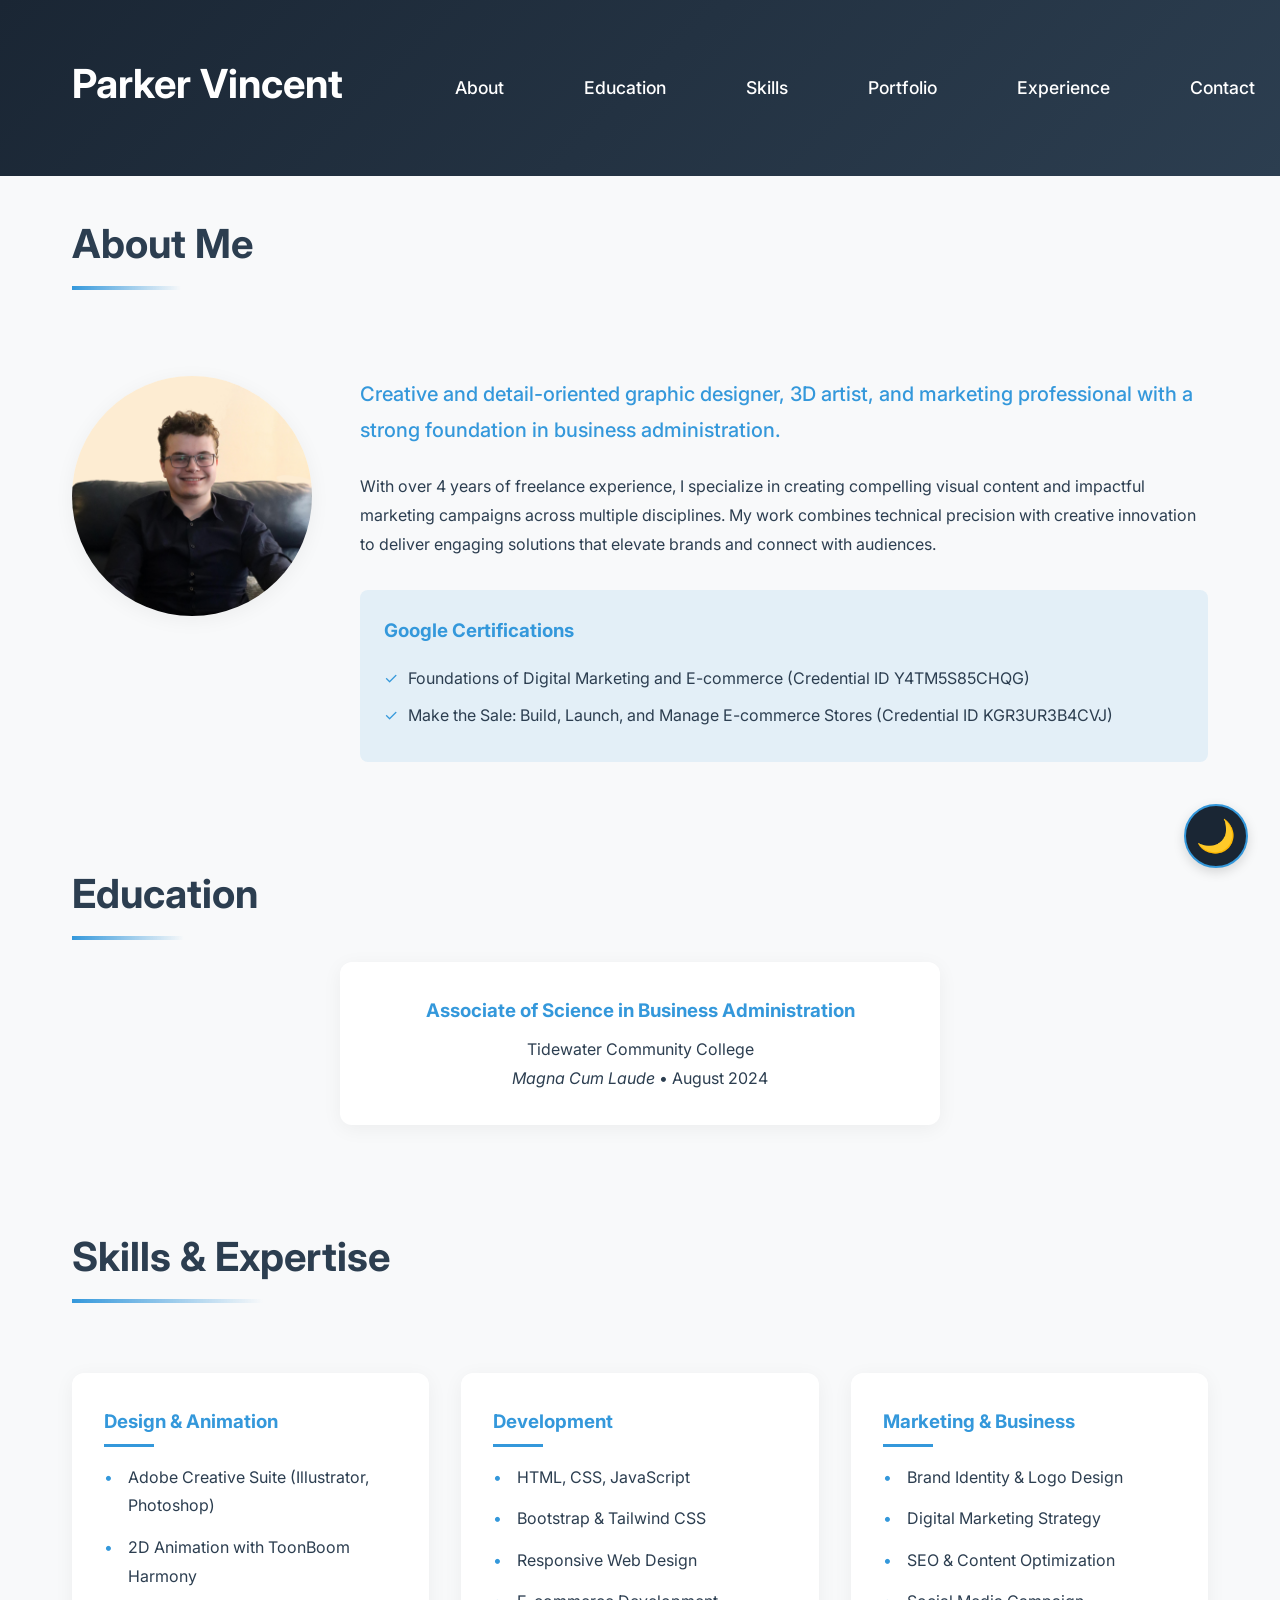
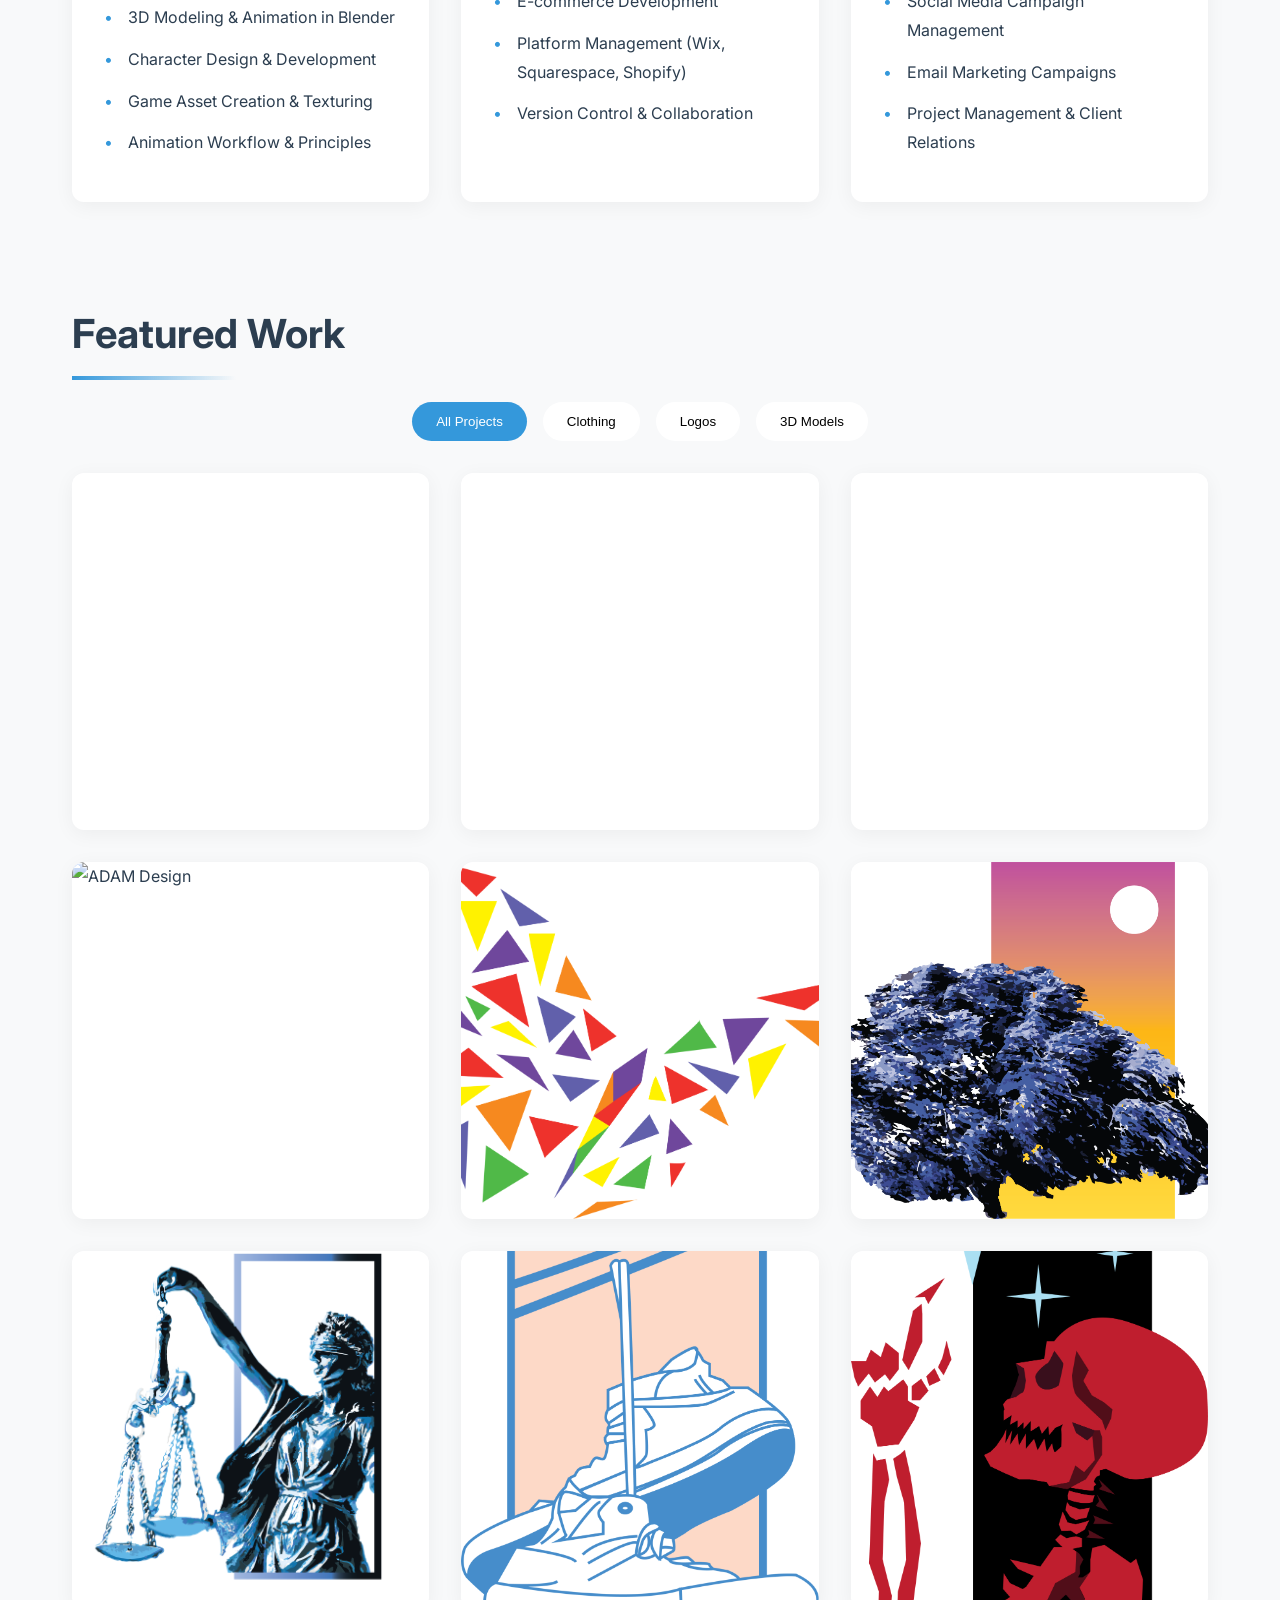
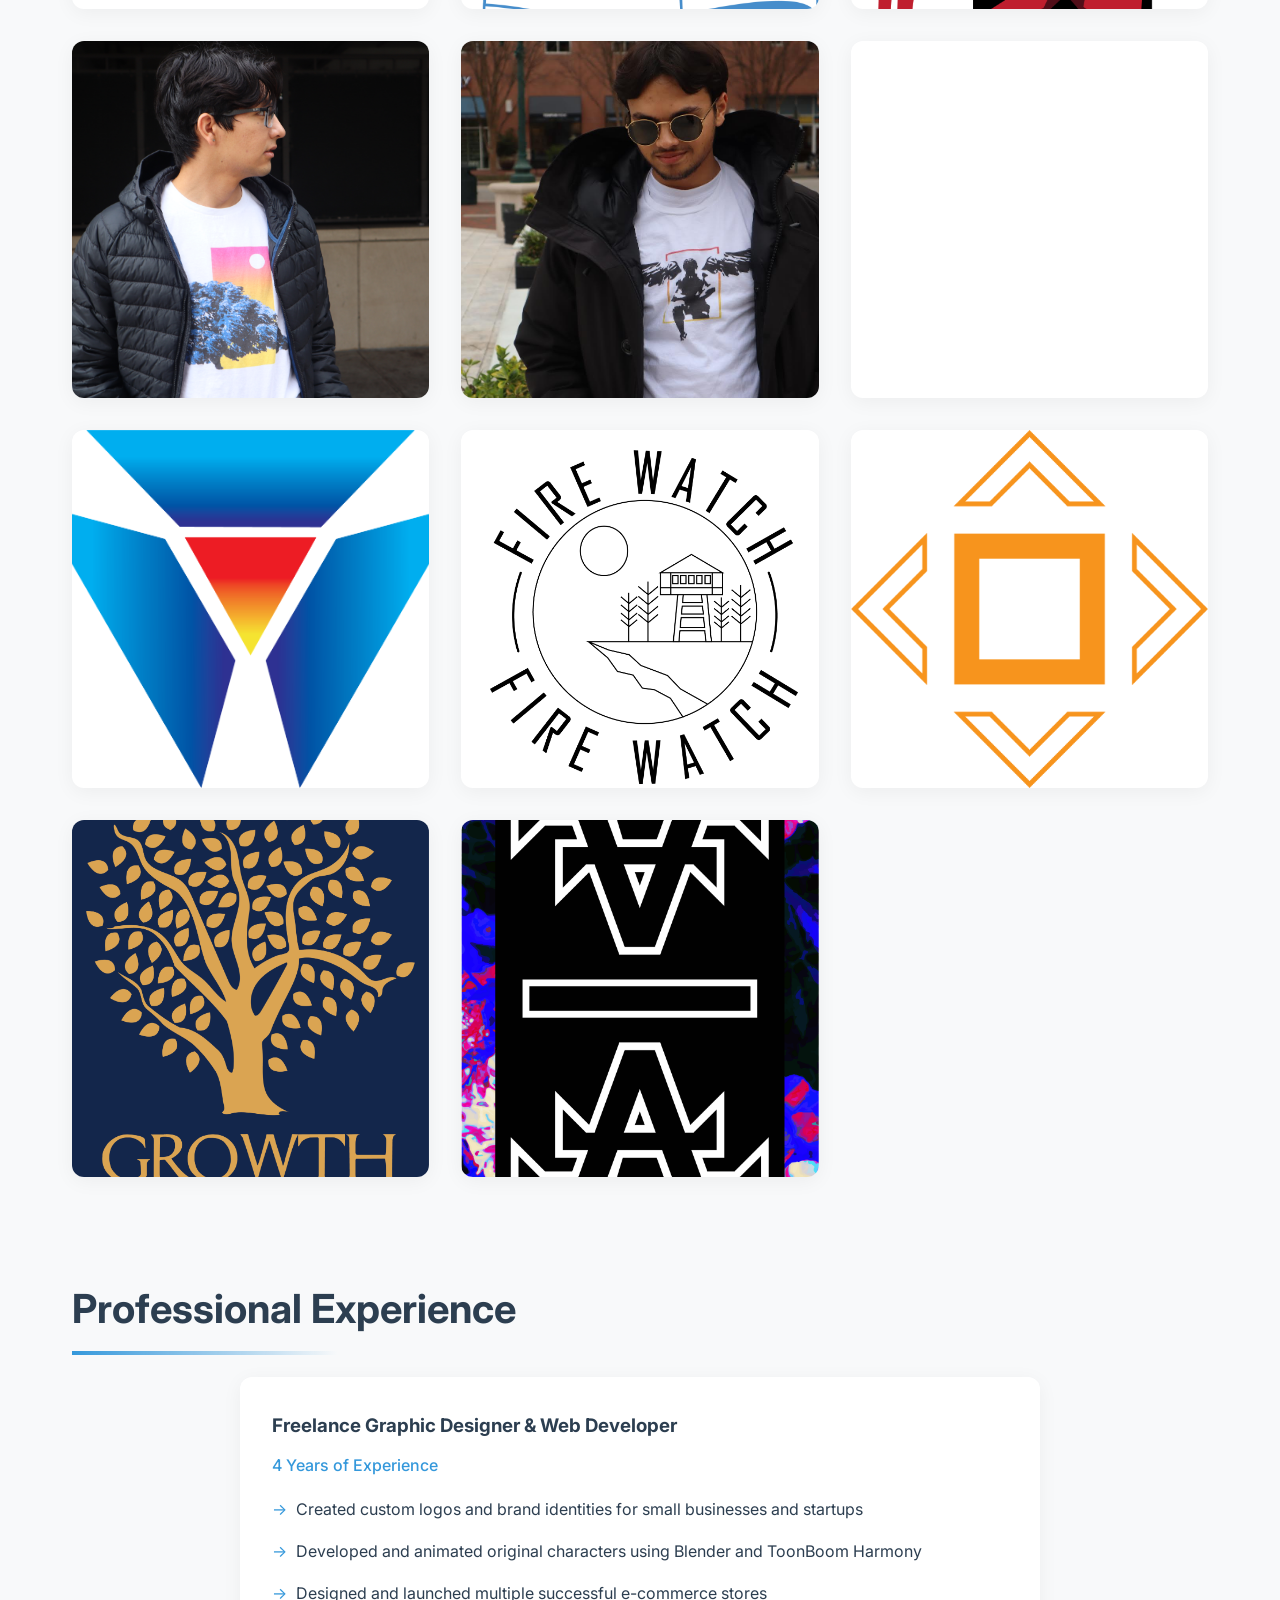
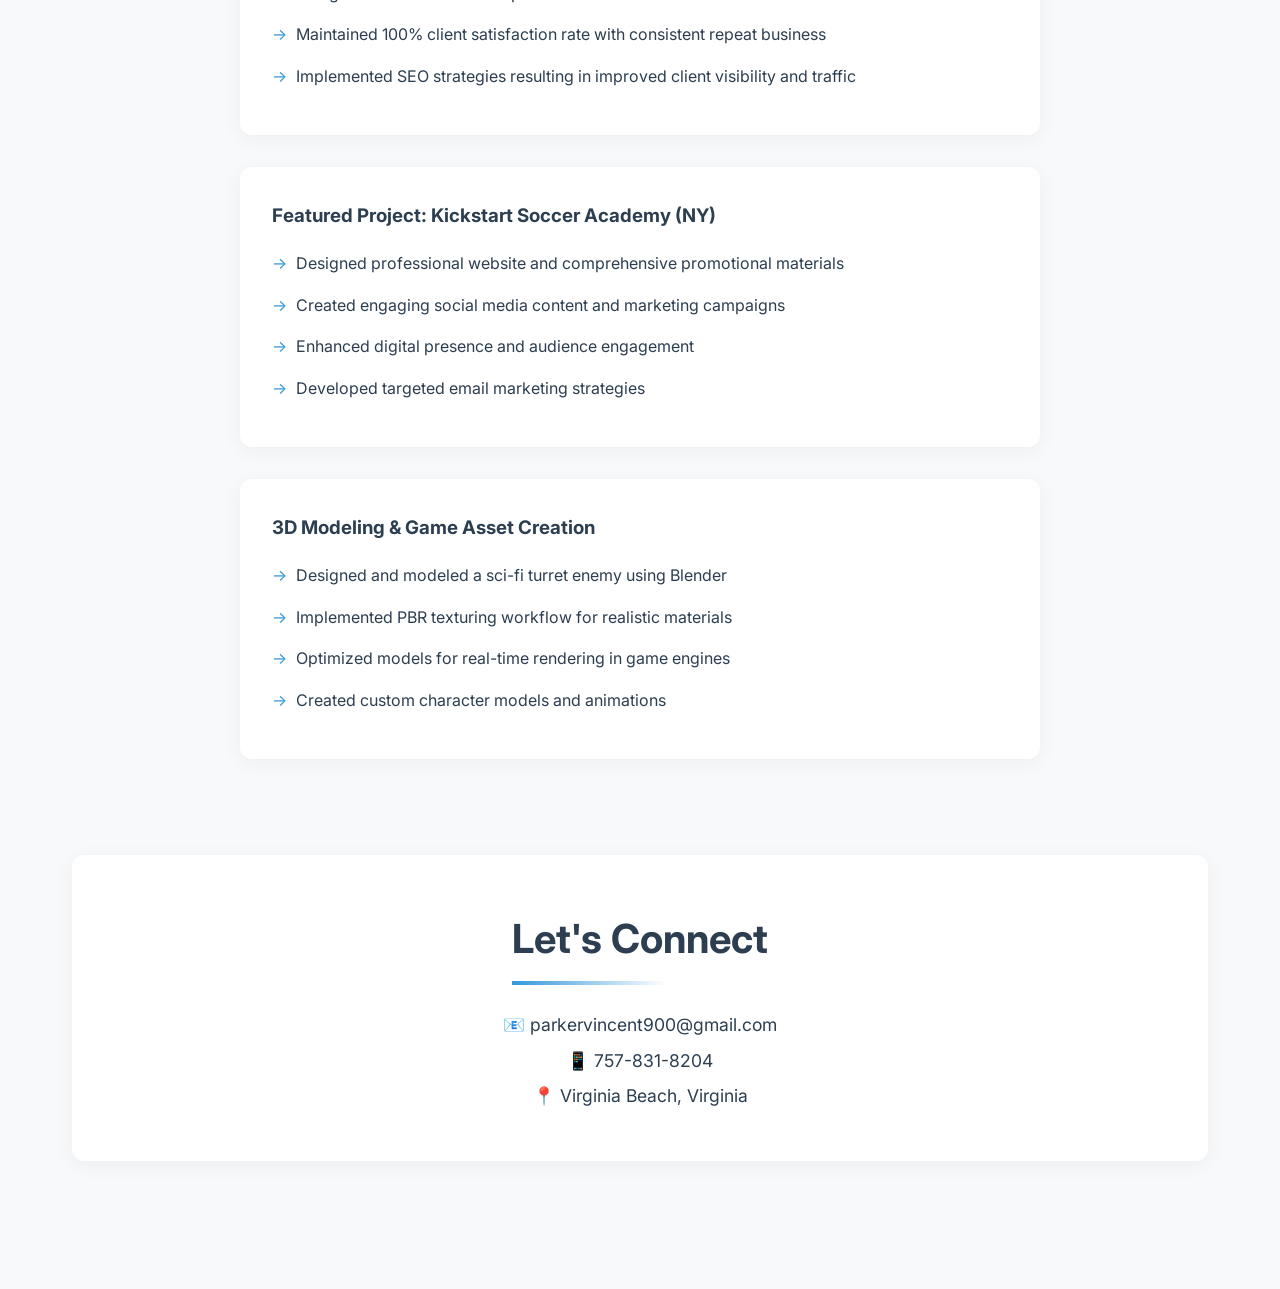
==== index.html @ 67fd7a96 "Update index.html" ====
<!DOCTYPE html>
<html lang="en">
<head>
    <meta charset="UTF-8">
    <meta name="viewport" content="width=device-width, initial-scale=1.0">
    <title>Parker Vincent - Digital Design & Development Portfolio</title>
    <link rel="stylesheet" href="styles.css">
    <link href="https://fonts.googleapis.com/css2?family=Inter:wght@400;500;600;700&display=swap" rel="stylesheet">
</head>
<body>
    <button class="dark-mode-toggle">🌙</button>
    
    <header class="parallax" data-rate="0.3">
        <div class="header-content">
            <div class="logo">
                <h1 class="site-title">Parker Vincent</h1>
            </div>
            <nav class="main-nav">
                <a href="#about">About</a>
                <a href="#education">Education</a>
                <a href="#skills">Skills</a>
                <a href="#work">Portfolio</a>
                <a href="#experience">Experience</a>
                <a href="#contact">Contact</a>
            </nav>
        </div>
    </header>

    <main>
        <section id="about">
            <h2 class="section-title">About Me</h2>
            <div class="profile-section">
                <img src="./PFP/PFP.jpg" alt="Parker Vincent" class="profile-image">
                <div>
                    <p class="lead-text">Creative and detail-oriented graphic designer, 3D artist, and marketing professional with a strong foundation in business administration.</p>
                    <p>With over 4 years of freelance experience, I specialize in creating compelling visual content and impactful marketing campaigns across multiple disciplines. My work combines technical precision with creative innovation to deliver engaging solutions that elevate brands and connect with audiences.</p>
                    <div class="certificates">
                        <h3>Google Certifications</h3>
                        <ul>
                            <li>Foundations of Digital Marketing and E-commerce (Credential ID Y4TM5S85CHQG)</li>
                            <li>Make the Sale: Build, Launch, and Manage E-commerce Stores (Credential ID KGR3UR3B4CVJ)</li>
                        </ul>
                    </div>
                </div>
            </div>
        </section>

        <section id="education">
            <h2 class="section-title">Education</h2>
            <div class="education-card">
                <h3>Associate of Science in Business Administration</h3>
                <p>Tidewater Community College</p>
                <p><em>Magna Cum Laude</em> • August 2024</p>
            </div>
        </section>

        <section id="skills">
            <h2 class="section-title">Skills & Expertise</h2>
            <div class="skills-grid">
                <div class="skill-category">
                    <h3>Design & Animation</h3>
                    <ul>
                        <li>Adobe Creative Suite (Illustrator, Photoshop)</li>
                        <li>2D Animation with ToonBoom Harmony</li>
                        <li>3D Modeling & Animation in Blender</li>
                        <li>Character Design & Development</li>
                        <li>Game Asset Creation & Texturing</li>
                        <li>Animation Workflow & Principles</li>
                    </ul>
                </div>
                <div class="skill-category">
                    <h3>Development</h3>
                    <ul>
                        <li>HTML, CSS, JavaScript</li>
                        <li>Bootstrap & Tailwind CSS</li>
                        <li>Responsive Web Design</li>
                        <li>E-commerce Development</li>
                        <li>Platform Management (Wix, Squarespace, Shopify)</li>
                        <li>Version Control & Collaboration</li>
                    </ul>
                </div>
                <div class="skill-category">
                    <h3>Marketing & Business</h3>
                    <ul>
                        <li>Brand Identity & Logo Design</li>
                        <li>Digital Marketing Strategy</li>
                        <li>SEO & Content Optimization</li>
                        <li>Social Media Campaign Management</li>
                        <li>Email Marketing Campaigns</li>
                        <li>Project Management & Client Relations</li>
                    </ul>
                </div>
            </div>
        </section>

        <section id="work">
            <h2 class="section-title">Featured Work</h2>
            <div class="category-tabs">
                <button class="category-tab active" data-category="all">All Projects</button>
                <button class="category-tab" data-category="clothing">Clothing</button>
                <button class="category-tab" data-category="logos">Logos</button>
                <button class="category-tab" data-category="3d">3D Models</button>
            </div>

            <div class="gallery-grid">
                <!-- 3D Models -->
                <div class="gallery-item" data-category="3d">
                    <video autoplay loop muted playsinline>
                        <source src="./3d-Models/cartooncharacter.mp4" type="video/mp4">
                    </video>
                    <div class="overlay">
                        <h3>Cartoon Character</h3>
                        <p>3D Character Animation</p>
                    </div>
                </div>
                <div class="gallery-item" data-category="3d">
                    <video autoplay loop muted playsinline>
                        <source src="./3d-Models/Drone.mp4" type="video/mp4">
                    </video>
                    <div class="overlay">
                        <h3>Drone Model</h3>
                        <p>3D Technical Animation</p>
                    </div>
                </div>
                <div class="gallery-item" data-category="3d">
                    <video autoplay loop muted playsinline>
                        <source src="./3d-Models/PenVid0001-0260.mp4" type="video/mp4">
                    </video>
                    <div class="overlay">
                        <h3>Pen Animation</h3>
                        <p>3D Product Visualization</p>
                    </div>
                </div>

                <!-- Clothing Designs -->
                <div class="gallery-item" data-category="clothing">
                    <img src="./Clothing/ADAM V7.png" alt="ADAM Design">
                    <div class="overlay">
                        <h3>ADAM Design</h3>
                        <p>Original streetwear graphic</p>
                    </div>
                </div>
                <div class="gallery-item" data-category="clothing">
                    <img src="./Clothing/crystal butterfly.png" alt="Crystal Butterfly">
                    <div class="overlay">
                        <h3>Crystal Butterfly</h3>
                        <p>Custom apparel design</p>
                    </div>
                </div>
                <div class="gallery-item" data-category="clothing">
                    <img src="./Clothing/DESOLATE.png" alt="DESOLATE">
                    <div class="overlay">
                        <h3>DESOLATE</h3>
                        <p>Streetwear collection piece</p>
                    </div>
                </div>
                <div class="gallery-item" data-category="clothing">
                    <img src="./Clothing/LIBERTY!.png" alt="LIBERTY!">
                    <div class="overlay">
                        <h3>LIBERTY!</h3>
                        <p>Statement graphic design</p>
                    </div>
                </div>
                <div class="gallery-item" data-category="clothing">
                    <img src="./Clothing/shoes.png" alt="Custom Shoes">
                    <div class="overlay">
                        <h3>Custom Footwear</h3>
                        <p>Shoe design concept</p>
                    </div>
                </div>
                <div class="gallery-item" data-category="clothing">
                    <img src="./Clothing/skely v8.png" alt="Skeleton Design">
                    <div class="overlay">
                        <h3>Skeleton Series</h3>
                        <p>Artistic apparel graphic</p>
                    </div>
                </div>

                <!-- Photo Shoots -->
                <div class="gallery-item" data-category="clothing">
                    <img src="./Clothing/Photoshoot1.jpeg" alt="Product Photography">
                    <div class="overlay">
                        <h3>Collection Showcase</h3>
                        <p>Professional product photography</p>
                    </div>
                </div>
                <div class="gallery-item" data-category="clothing">
                    <img src="./Clothing/photoshoot2.jpg" alt="Product Photography">
                    <div class="overlay">
                        <h3>Collection Display</h3>
                        <p>Product showcase photography</p>
                    </div>
                </div>

                <!-- Logos -->
                <div class="gallery-item" data-category="logos">
                    <video autoplay loop muted playsinline>
                        <source src="./Logos/animated logo.mp4" type="video/mp4">
                    </video>
                    <div class="overlay">
                        <h3>Animated Brand Mark</h3>
                        <p>Dynamic logo animation</p>
                    </div>
                </div>
                <div class="gallery-item" data-category="logos">
                    <img src="./Logos/cyber logo.png" alt="Cyber Logo">
                    <div class="overlay">
                        <h3>Cyber Brand</h3>
                        <p>Modern tech identity design</p>
                    </div>
                </div>
                <div class="gallery-item" data-category="logos">
                    <img src="./Logos/Fire Watch transparent.png" alt="Fire Watch Logo">
                    <div class="overlay">
                        <h3>Fire Watch</h3>
                        <p>Security company branding</p>
                    </div>
                </div>
                <div class="gallery-item" data-category="logos">
                    <img src="./Logos/Square force.png" alt="Square Force Logo">
                    <div class="overlay">
                        <h3>Square Force</h3>
                        <p>Corporate identity design</p>
                    </div>
                </div>
                <div class="gallery-item" data-category="logos">
                    <img src="./Logos/tree logo pt2.png" alt="Tree Logo">
                    <div class="overlay">
                        <h3>Natural Growth</h3>
                        <p>Organic brand identity</p>
                    </div>
                </div>
                <div class="gallery-item" data-category="logos">
                    <img src="./Logos/Vlogo.png" alt="V Logo">
                    <div class="overlay">
                        <h3>V Brand</h3>
                        <p>Minimalist logo design</p>
                    </div>
                </div>
            </div>
        </section>

        <section id="experience">
            <h2 class="section-title">Professional Experience</h2>
            <div class="timeline">
                <div class="experience-card">
                    <h3>Freelance Graphic Designer & Web Developer</h3>
                    <p class="duration">4 Years of Experience</p>
                    <ul class="achievements">
                        <li>Created custom logos and brand identities for small businesses and startups</li>
                        <li>Developed and animated original characters using Blender and ToonBoom Harmony</li>
                        <li>Designed and launched multiple successful e-commerce stores</li>
                        <li>Maintained 100% client satisfaction rate with consistent repeat business</li>
                        <li>Implemented SEO strategies resulting in improved client visibility and traffic</li>
                    </ul>
                </div>
                
                <div class="experience-card">
                    <h3>Featured Project: Kickstart Soccer Academy (NY)</h3>
                    <ul class="achievements">
                        <li>Designed professional website and comprehensive promotional materials</li>
                        <li>Created engaging social media content and marketing campaigns</li>
                        <li>Enhanced digital presence and audience engagement</li>
                        <li>Developed targeted email marketing strategies</li>
                    </ul>
                </div>

                <div class="experience-card">
                    <h3>3D Modeling & Game Asset Creation</h3>
                    <ul class="achievements">
                        <li>Designed and modeled a sci-fi turret enemy using Blender</li>
                        <li>Implemented PBR texturing workflow for realistic materials</li>
                        <li>Optimized models for real-time rendering in game engines</li>
                        <li>Created custom character models and animations</li>
                    </ul>
                </div>
            </div>
        </section>

        <section id="contact" class="contact-section">
            <h2 class="section-title">Let's Connect</h2>
            <div class="contact-info">
                <p>📧 parkervincent900@gmail.com</p>
                <p>📱 757-831-8204</p>
                <p>📍 Virginia Beach, Virginia</p>
            </div>
        </section>
    </main>

    <div class="modal" id="imageModal">
        <span class="modal-close">&times;</span>
        <div class="modal-content"></div>
    </div>

    <script src="script.js"></script>
</body>
</html>
---- styles.css ----
/* Root Variables */
:root {
    --primary-color: #1a2634;
    --accent-color: #3498db;
    --text-color: #2c3e50;
    --bg-color: #f8f9fa;
    --section-spacing: 6rem;
    --dark-bg: #121212;
    --dark-text: #ffffff;
    --dark-card: #1e1e1e;
    --card-shadow: 0 4px 20px rgba(0, 0, 0, 0.05);
    --transition-speed: 0.3s;
}

/* Base Styles */
* {
    margin: 0;
    padding: 0;
    box-sizing: border-box;
}

[data-theme="dark"] {
    --primary-color: #121212;
    --text-color: #ffffff;
    --bg-color: #1a1a1a;
}

body {
    font-family: 'Inter', sans-serif;
    line-height: 1.8;
    color: var(--text-color);
    background-color: var(--bg-color);
    transition: background-color var(--transition-speed), color var(--transition-speed);
}

/* Header Styles */
header {
    background: linear-gradient(135deg, var(--primary-color), #2c3e50);
    color: white;
    padding: 3rem 0;
    position: relative;
    width: 100%;
}

.header-content {
    max-width: 1200px;
    margin: 0 auto;
    padding: 0 2rem;
    display: flex;
    justify-content: space-between;
    align-items: center;
    gap: 4rem;
}

.site-title {
    white-space: nowrap;
    margin-right: 2rem;
}

.main-nav {
    margin-left: auto;
    display: flex;
    justify-content: flex-end;
    width: auto;
}

.logo h1 {
    font-size: 2.5rem;
    font-weight: 700;
    margin-bottom: 0.5rem;
}

.logo p {
    font-size: 1.2rem;
    opacity: 0.9;
}

/* Navigation */
nav {
    display: flex;
    gap: 3rem;
    align-items: center;
}

nav a {
    color: white;
    text-decoration: none;
    font-weight: 500;
    font-size: 1.1rem;
    padding: 0.5rem 1rem;
    border-radius: 4px;
    transition: all var(--transition-speed) ease;
    text-align: center;
}

nav a:hover {
    background: var(--accent-color);
    transform: translateY(-2px);
}

/* Dark Mode Toggle */
.dark-mode-toggle {
    position: fixed;
    bottom: 2rem;
    right: 2rem;
    z-index: 999;
    background: var(--primary-color);
    border: 2px solid var(--accent-color);
    color: white;
    cursor: pointer;
    padding: 0;
    font-size: 2rem;
    border-radius: 50%;
    box-shadow: 0 4px 12px rgba(0, 0, 0, 0.15);
    transition: all var(--transition-speed) ease;
    width: 64px;
    height: 64px;
    display: flex;
    align-items: center;
    justify-content: center;
    line-height: 1;
}

.dark-mode-toggle:hover {
    transform: scale(1.1);
    box-shadow: 0 6px 16px rgba(0, 0, 0, 0.2);
}

/* Main Content */
main {
    max-width: 1200px;
    margin: 0 auto;
    padding: 2rem;
}

section {
    margin-bottom: var(--section-spacing);
    opacity: 0;
    transform: translateY(20px);
    animation: fadeIn 0.5s ease forwards;
}

/* Section Titles */
.section-title {
    font-size: 2.5rem;
    margin-bottom: 2rem;
    position: relative;
    display: inline-block;
}

.section-title::after {
    content: '';
    position: absolute;
    width: 60%;
    height: 4px;
    background: linear-gradient(90deg, var(--accent-color), transparent);
    bottom: -10px;
    left: 0;
}

/* Profile Section */
.profile-section {
    display: flex;
    gap: 3rem;
    align-items: flex-start;
    margin: 4rem 0;
}

.profile-image {
    width: 240px;
    height: 240px;
    border-radius: 9999px;
    object-fit: cover;
    object-position: center 10%;
    box-shadow: var(--card-shadow);
    aspect-ratio: 1;
}

.lead-text {
    font-size: 1.25rem;
    color: var(--accent-color);
    margin-bottom: 1.5rem;
    font-weight: 500;
}

/* Certificates */
.certificates {
    margin-top: 2rem;
    padding: 1.5rem;
    background: rgba(52, 152, 219, 0.1);
    border-radius: 8px;
}

.certificates h3 {
    margin-bottom: 1rem;
    color: var(--accent-color);
}

.certificates ul {
    list-style: none;
}

.certificates li {
    margin-bottom: 0.5rem;
    position: relative;
    padding-left: 1.5rem;
}

.certificates li:before {
    content: '✓';
    position: absolute;
    left: 0;
    color: var(--accent-color);
}

/* Education */
.education-card {
    background: white;
    padding: 2rem;
    border-radius: 12px;
    box-shadow: var(--card-shadow);
    text-align: center;
    max-width: 600px;
    margin: 0 auto;
    transition: transform var(--transition-speed) ease;
}

.education-card:hover {
    transform: translateY(-5px);
}

.education-card h3 {
    color: var(--accent-color);
    margin-bottom: 0.5rem;
}

/* Skills Grid */
.skills-grid {
    display: grid;
    grid-template-columns: repeat(auto-fit, minmax(300px, 1fr));
    gap: 2rem;
    margin-top: 3rem;
}

.skill-category {
    background: white;
    padding: 2rem;
    border-radius: 12px;
    box-shadow: var(--card-shadow);
    transition: transform var(--transition-speed) ease;
}

.skill-category:hover {
    transform: translateY(-5px);
}

.skill-category h3 {
    color: var(--accent-color);
    margin-bottom: 1rem;
    position: relative;
    padding-bottom: 0.5rem;
}

.skill-category h3:after {
    content: '';
    position: absolute;
    bottom: 0;
    left: 0;
    width: 50px;
    height: 3px;
    background: var(--accent-color);
}

.skill-category ul {
    list-style: none;
}

.skill-category li {
    margin-bottom: 0.8rem;
    position: relative;
    padding-left: 1.5rem;
}

.skill-category li:before {
    content: '•';
    position: absolute;
    left: 0;
    color: var(--accent-color);
}

/* Gallery */
.category-tabs {
    display: flex;
    gap: 1rem;
    flex-wrap: wrap;
    margin-bottom: 2rem;
    justify-content: center;
}

.category-tab {
    padding: 0.75rem 1.5rem;
    border: none;
    background: white;
    border-radius: 25px;
    cursor: pointer;
    font-weight: 500;
    transition: all var(--transition-speed) ease;
}

.category-tab.active {
    background: var(--accent-color);
    color: white;
}

.gallery-grid {
    display: grid;
    grid-template-columns: repeat(auto-fill, minmax(300px, 1fr));
    gap: 2rem;
    margin-top: 2rem;
}

.gallery-item {
    position: relative;
    cursor: pointer;
    overflow: hidden;
    border-radius: 12px;
    box-shadow: var(--card-shadow);
    aspect-ratio: 1;
    background: white;
}

.gallery-item img, 
.gallery-item video {
    width: 100%;
    height: 100%;
    object-fit: cover;
    transition: transform 0.5s ease;
}

.gallery-item:hover img,
.gallery-item:hover video {
    transform: scale(1.05);
}

.gallery-item .overlay {
    position: absolute;
    bottom: 0;
    left: 0;
    right: 0;
    background: linear-gradient(transparent, rgba(0, 0, 0, 0.8));
    color: white;
    padding: 2rem 1.5rem;
    transform: translateY(100%);
    transition: transform var(--transition-speed) ease;
}

.gallery-item:hover .overlay {
    transform: translateY(0);
}

/* Experience Timeline */
.timeline {
    max-width: 800px;
    margin: 0 auto;
}

.experience-card {
    background: white;
    padding: 2rem;
    border-radius: 12px;
    box-shadow: var(--card-shadow);
    margin-bottom: 2rem;
    transition: transform var(--transition-speed) ease;
}

.experience-card:hover {
    transform: translateY(-5px);
}

.duration {
    color: var(--accent-color);
    font-weight: 500;
    margin: 0.5rem 0;
}

.achievements {
    list-style: none;
    margin-top: 1rem;
}

.achievements li {
    margin-bottom: 0.8rem;
    position: relative;
    padding-left: 1.5rem;
}

.achievements li:before {
    content: '→';
    position: absolute;
    left: 0;
    color: var(--accent-color);
}

/* Contact Section */
.contact-section {
    background: white;
    padding: 3rem;
    border-radius: 12px;
    box-shadow: var(--card-shadow);
    text-align: center;
}

.contact-info {
    font-size: 1.1rem;
    line-height: 2;
}

/* Modal */
.modal {
    display: none;
    position: fixed;
    top: 0;
    left: 0;
    right: 0;
    bottom: 0;
    background: rgba(0, 0, 0, 0.9);
    z-index: 1000;
    padding: 2rem;
    cursor: pointer;
}

.modal.active {
    display: flex;
    justify-content: center;
    align-items: center;
}

.modal-close {
    position: absolute;
    top: 1rem;
    right: 1rem;
    color: white;
    font-size: 2rem;
    cursor: pointer;
}

.modal-content {
    display: flex;
    justify-content: center;
    align-items: center;
    width: 100%;
    height: 100%;
}

.modal-content img,
.modal-content video {
    max-width: 90%;
    max-height: 90vh;
    object-fit: contain;
    border-radius: 8px;
}

/* Dark Mode Adjustments */
[data-theme="dark"] .skill-card,
[data-theme="dark"] .education-card,
[data-theme="dark"] .skill-category,
[data-theme="dark"] .experience-card,
[data-theme="dark"] .contact-section,
[data-theme="dark"] .category-tab {
    background: var(--dark-card);
    color: var(--dark-text);
}

[data-theme="dark"] .certificates {
    background: rgba(52, 152, 219, 0.05);
}

/* Animations */
@keyframes fadeIn {
    to {
        opacity: 1;
        transform: translateY(0);
    }
}

/* Responsive Design */
@media (max-width: 768px) {
    .header-content {
        flex-direction: column;
        text-align: center;
        gap: 2rem;
        align-items: center;
        padding: 0 1rem;
        width: 100%;
    }

    .main-nav {
        margin: 0 auto;
        width: 100%;
        display: flex;
        justify-content: center;
    }

    nav {
        flex-direction: column;
        gap: 1rem;
        align-items: center;
        width: 100%;
        max-width: 300px;
    }

    nav a {
        width: 100%;
        text-align: center;
        padding: 0.75rem;
    }

    .section-title {
        font-size: 2rem;
        text-align: center;
        width: 100%;
    }

    .section-title::after {
        left: 50%;
        transform: translateX(-50%);
    }

    .profile-section {
        flex-direction: column;
        text-align: center;
        align-items: center;
        gap: 2rem;
    }

    .profile-image {
        width: 200px;
        height: 200px;
    }

    .certificates {
        text-align: left;
    }

    .skills-grid {
        grid-template-columns: 1fr;
    }

    .gallery-grid {
        grid-template-columns: 1fr;
        gap: 1rem;
    }

    .contact-section {
        padding: 2rem;
    }

    .dark-mode-toggle {
        bottom: 1rem;
        right: 1rem;
        width: 48px;
        height: 48px;
        font-size: 1.5rem;
    }
}

/* Print Styles */
@media print {
    .dark-mode-toggle,
    .modal,
    .category-tabs {
        display: none;
    }

    body {
        background: white;
        color: black;
    }

    main {
        padding: 0;
    }

    section {
        page-break-inside: avoid;
    }
}
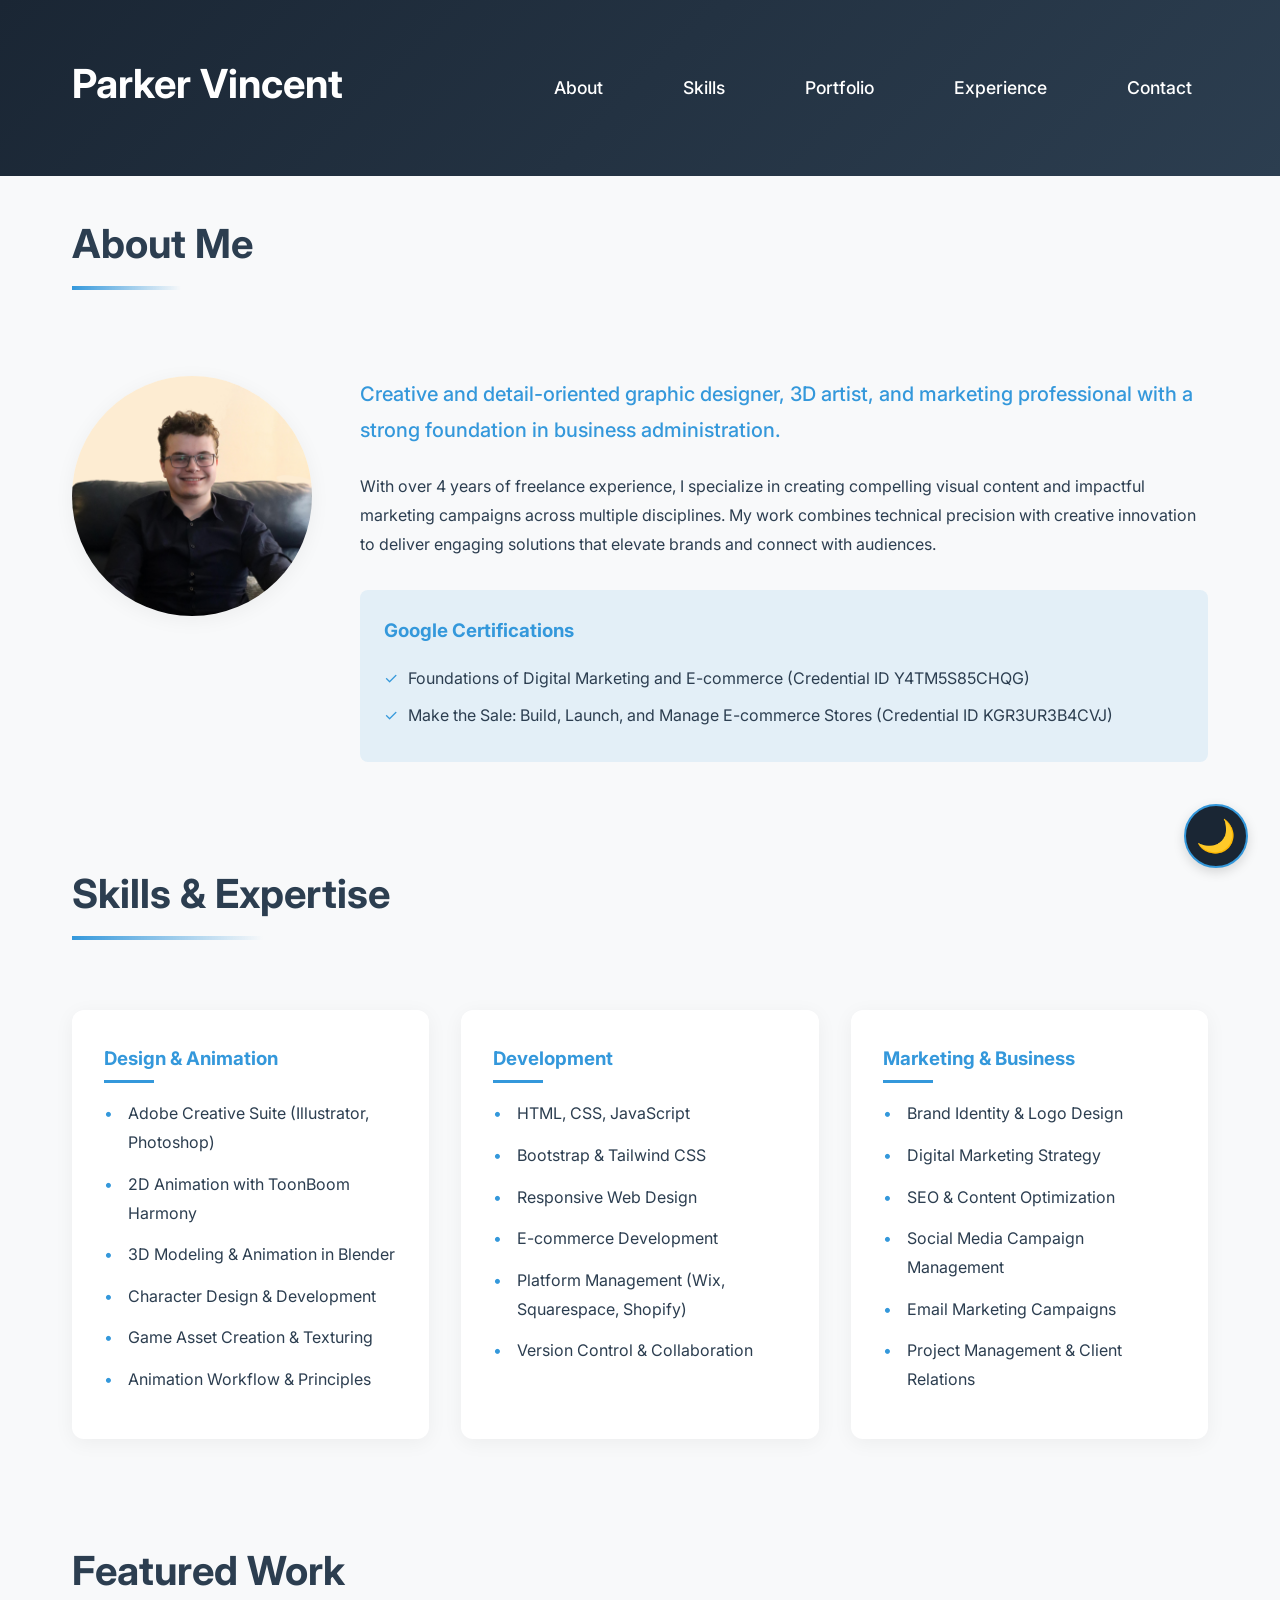
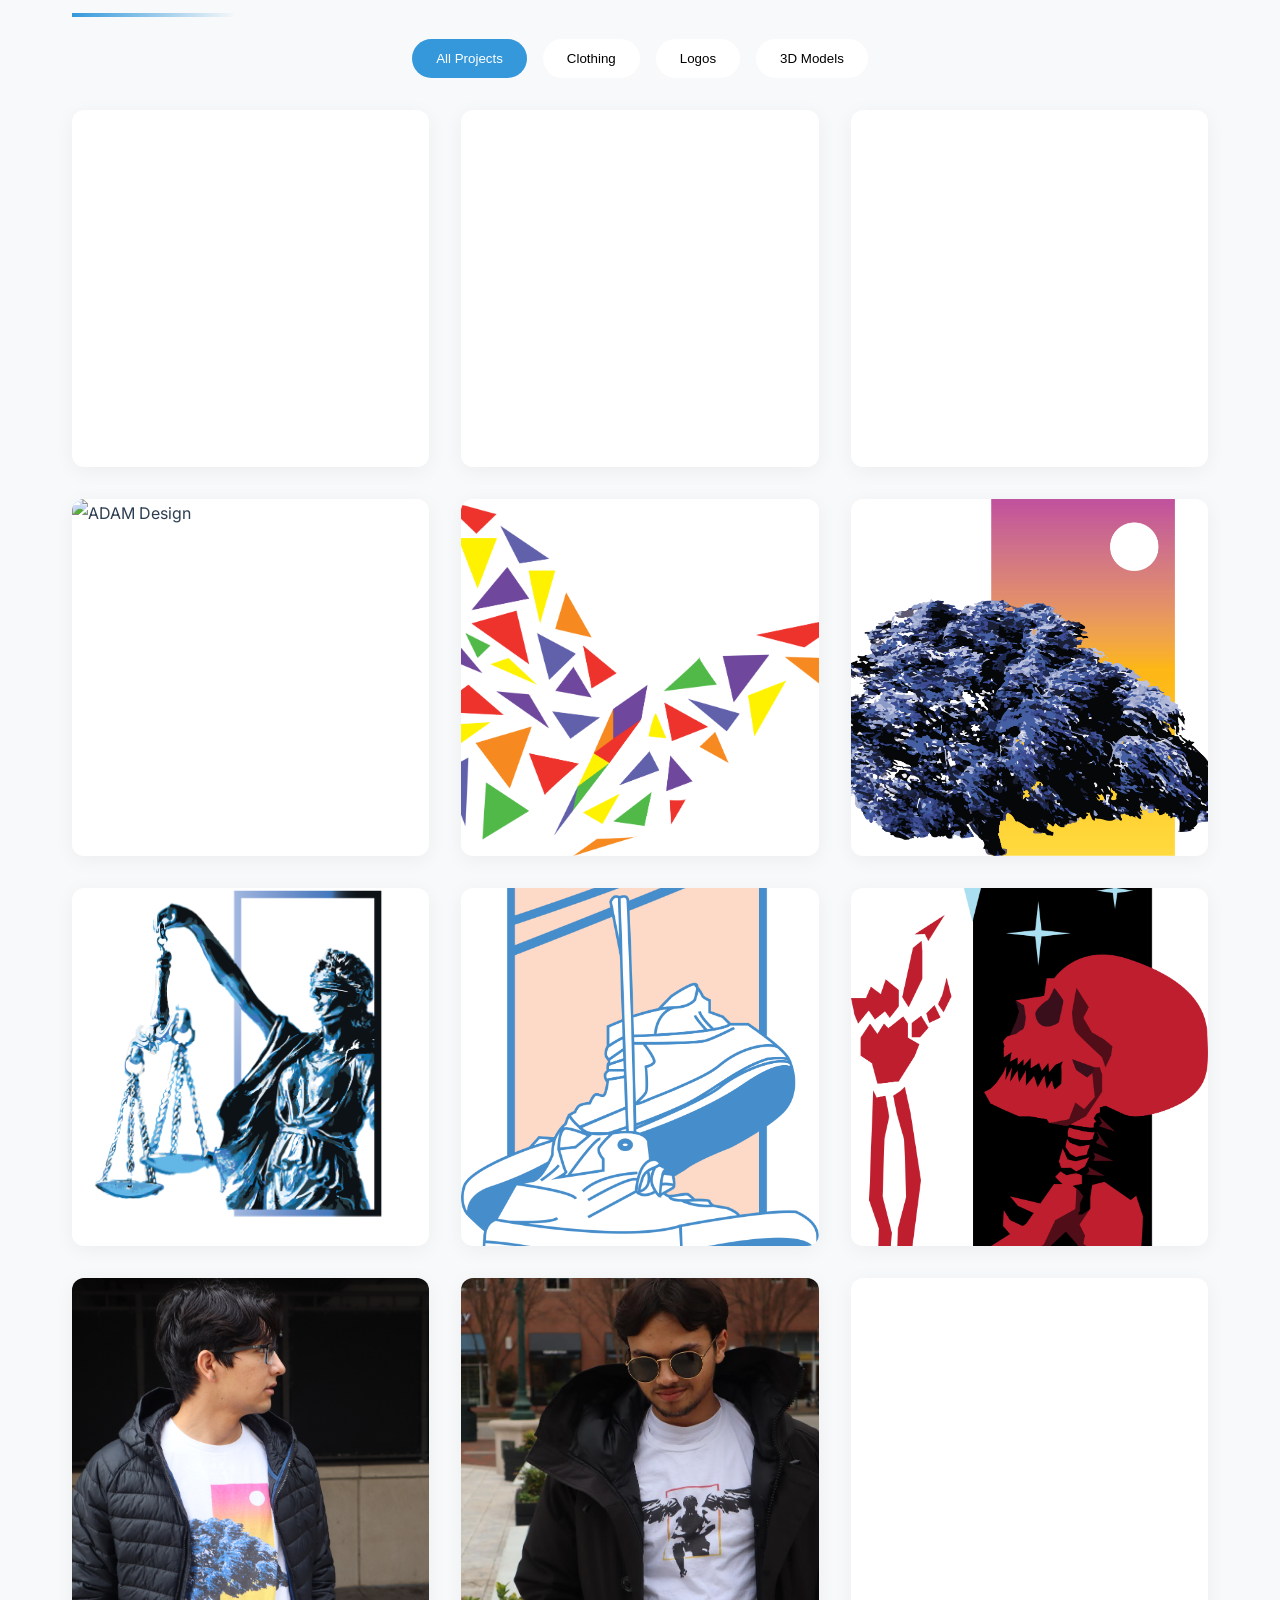
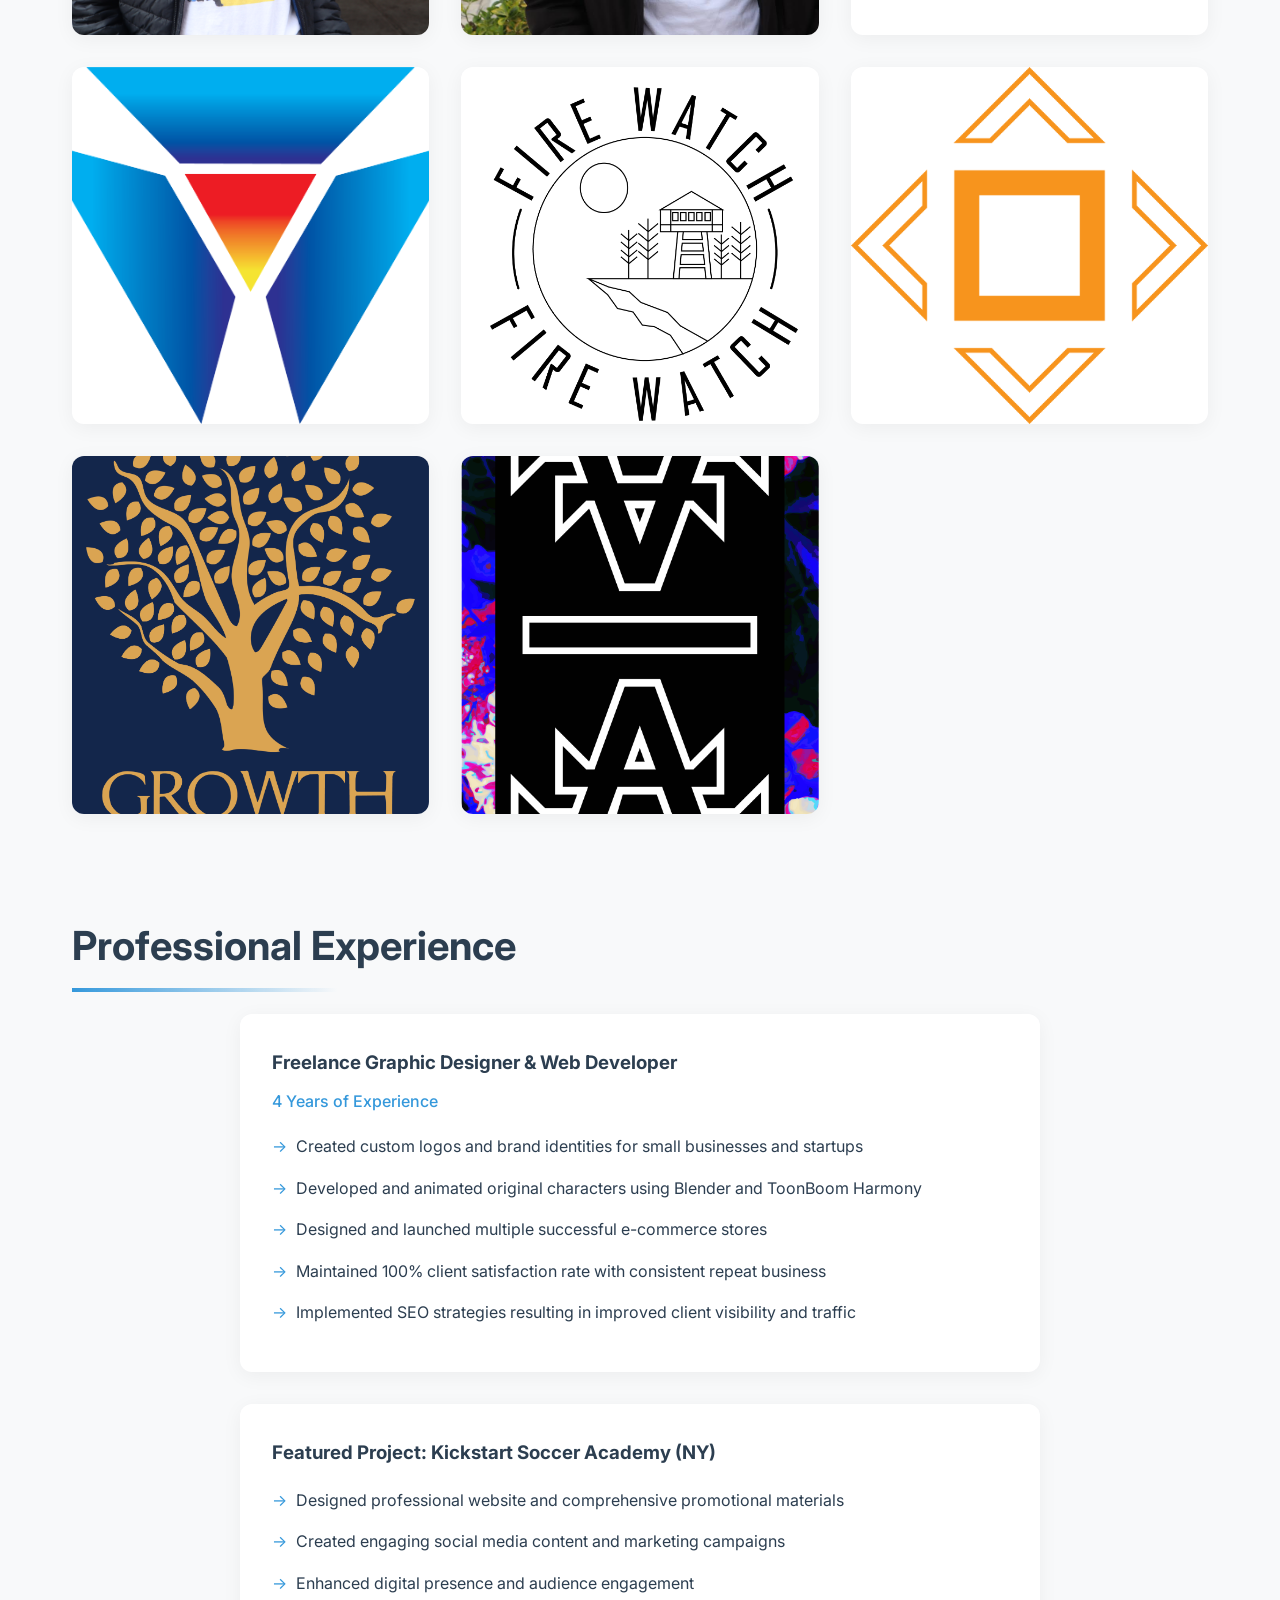
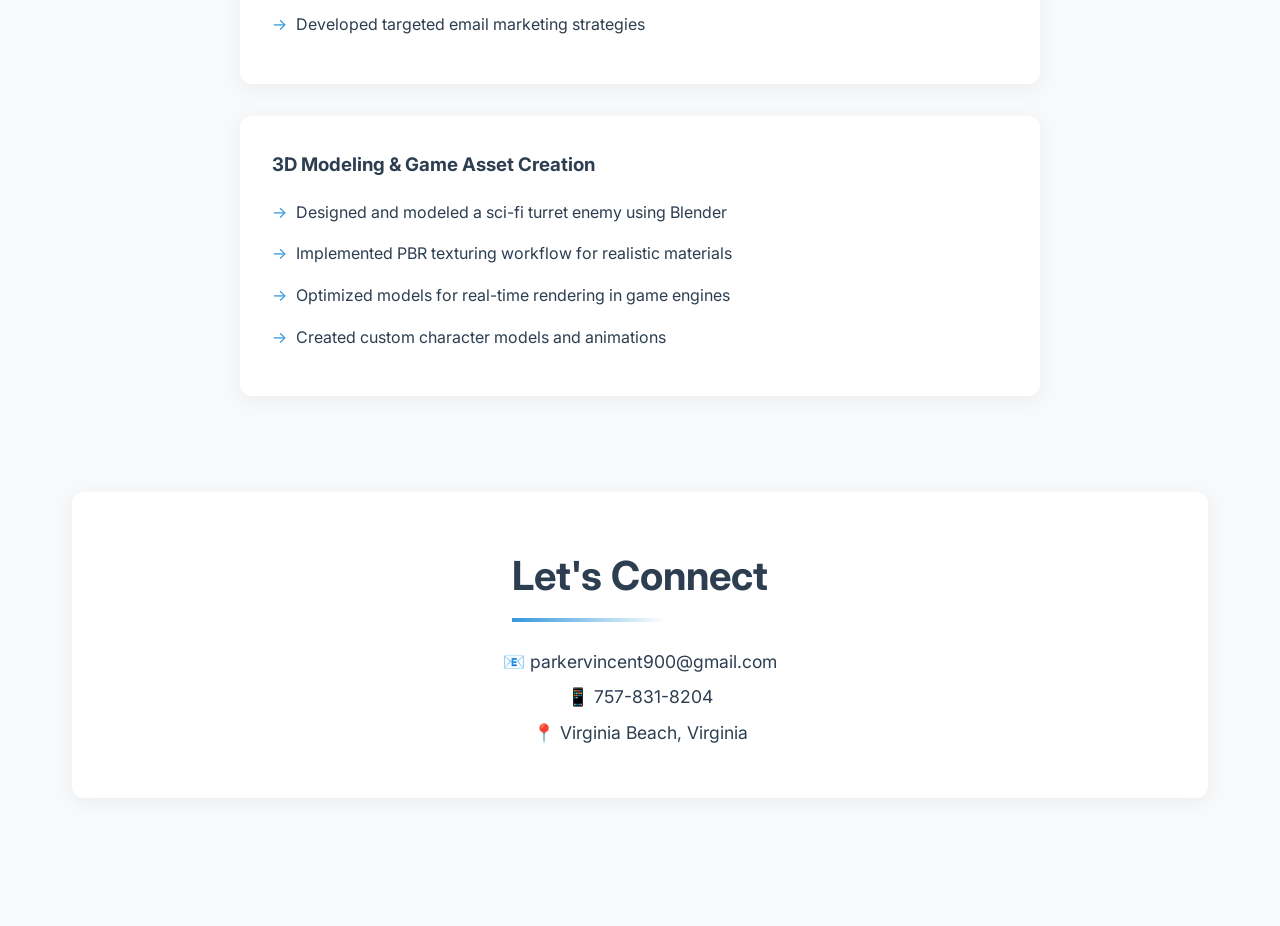
==== commit d6d67fdd: "Update index.html" ====
--- a/index.html
+++ b/index.html
@@ -17,7 +17,6 @@
             </div>
             <nav class="main-nav">
                 <a href="#about">About</a>
-                <a href="#education">Education</a>
                 <a href="#skills">Skills</a>
                 <a href="#work">Portfolio</a>
                 <a href="#experience">Experience</a>
@@ -45,15 +44,6 @@
             </div>
         </section>
 
-        <section id="education">
-            <h2 class="section-title">Education</h2>
-            <div class="education-card">
-                <h3>Associate of Science in Business Administration</h3>
-                <p>Tidewater Community College</p>
-                <p><em>Magna Cum Laude</em> • August 2024</p>
-            </div>
-        </section>
-
         <section id="skills">
             <h2 class="section-title">Skills & Expertise</h2>
             <div class="skills-grid">
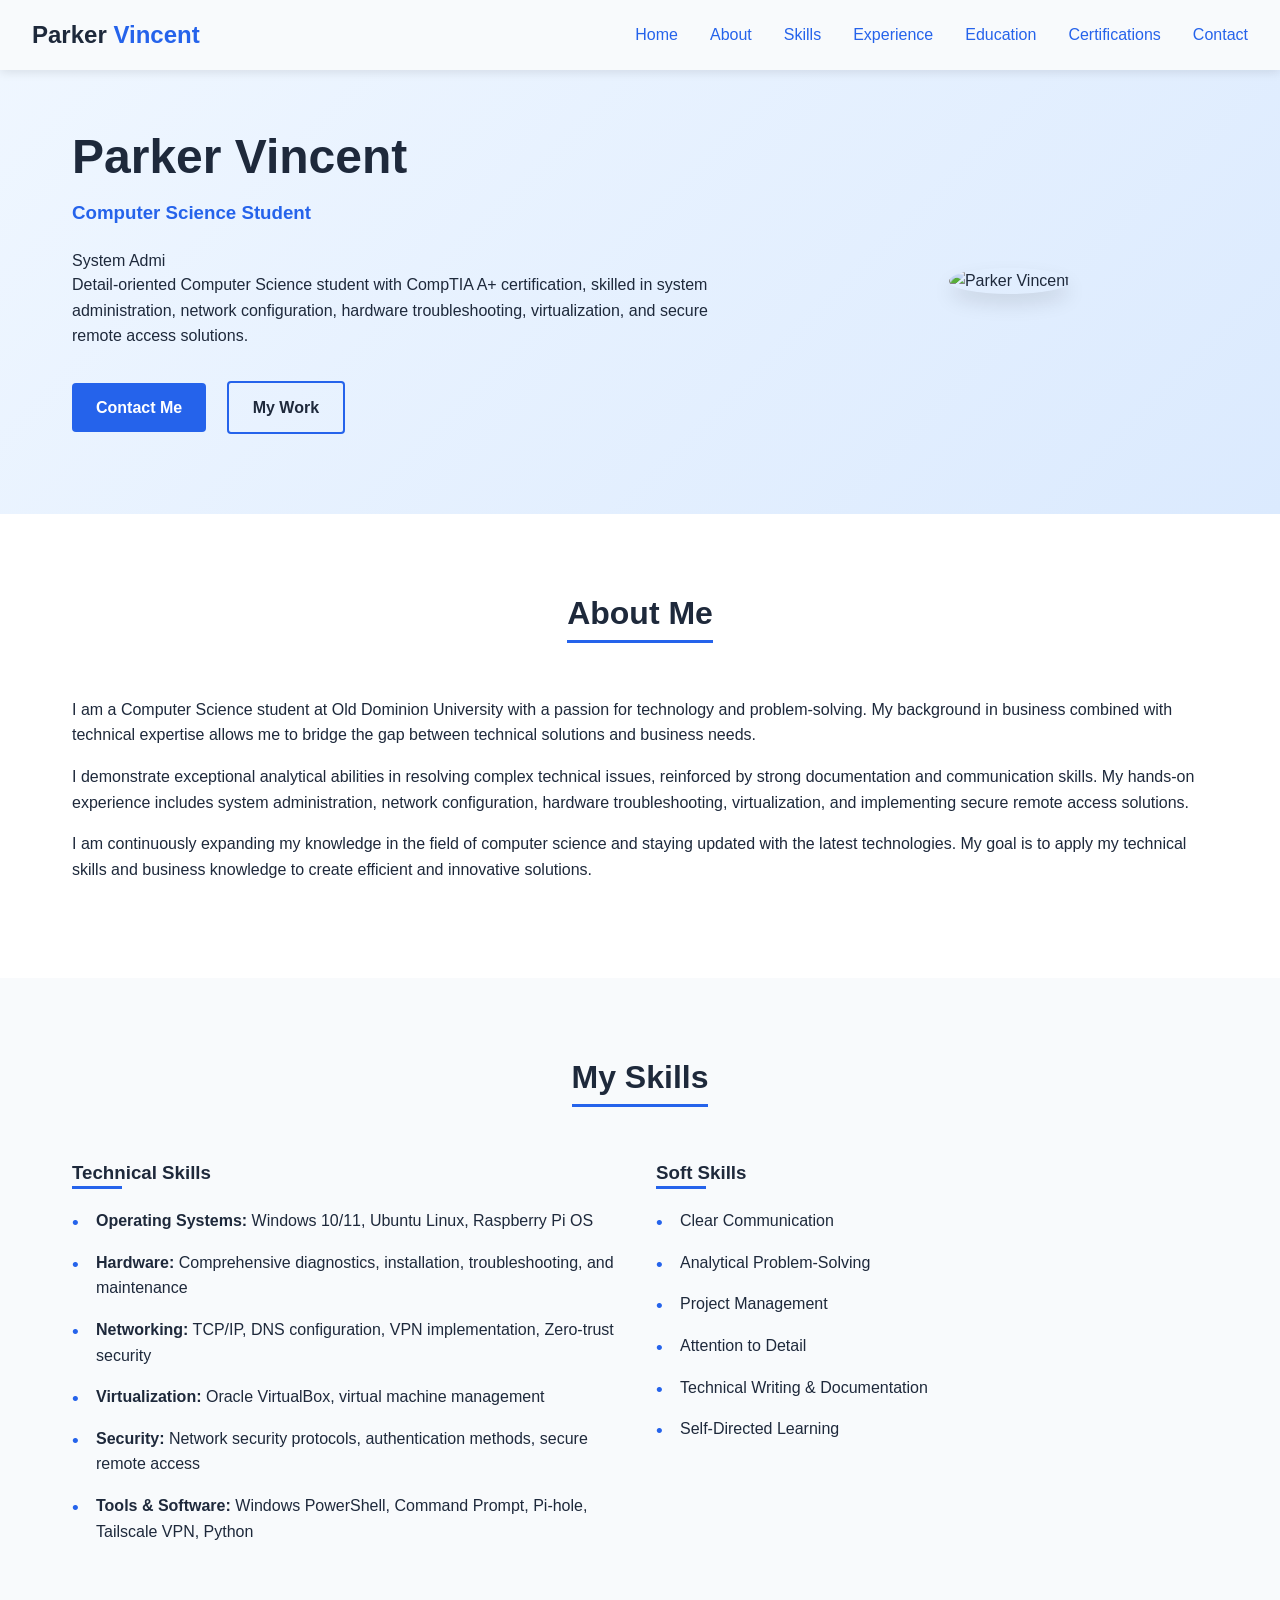
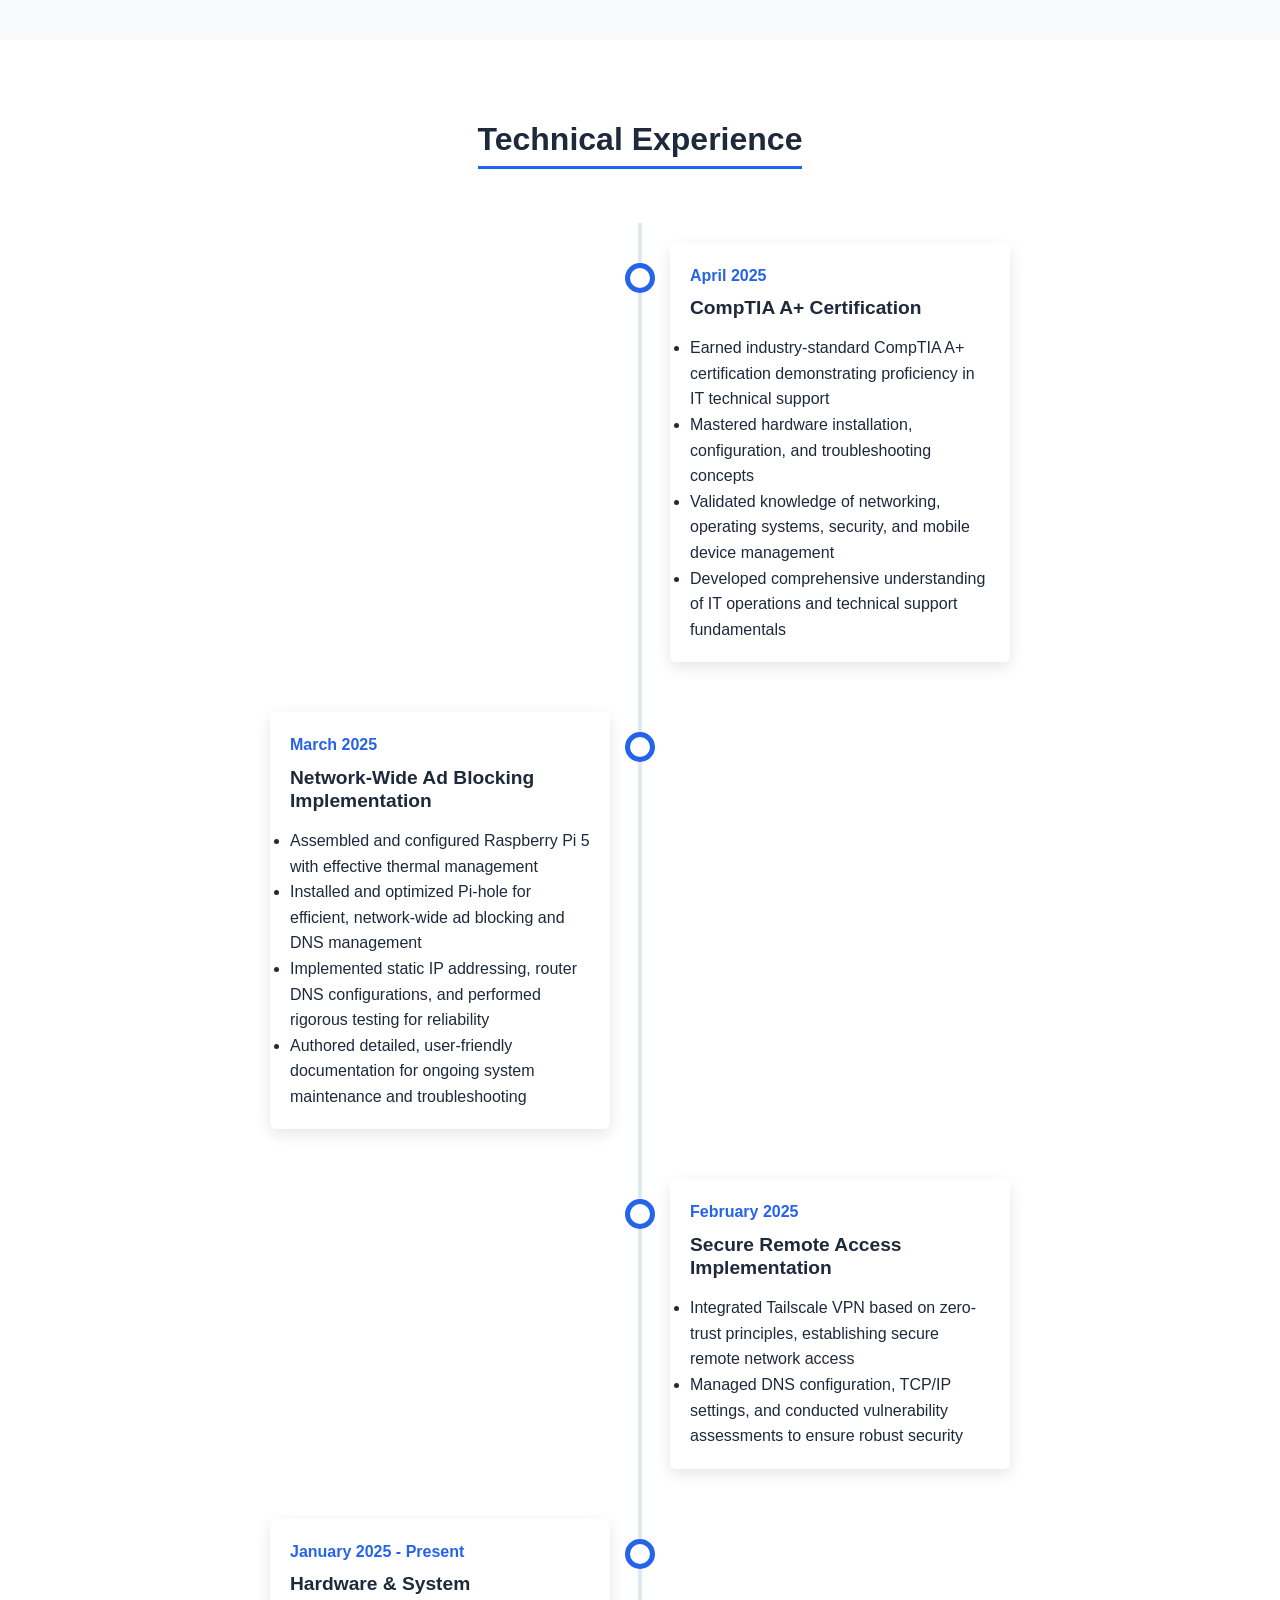
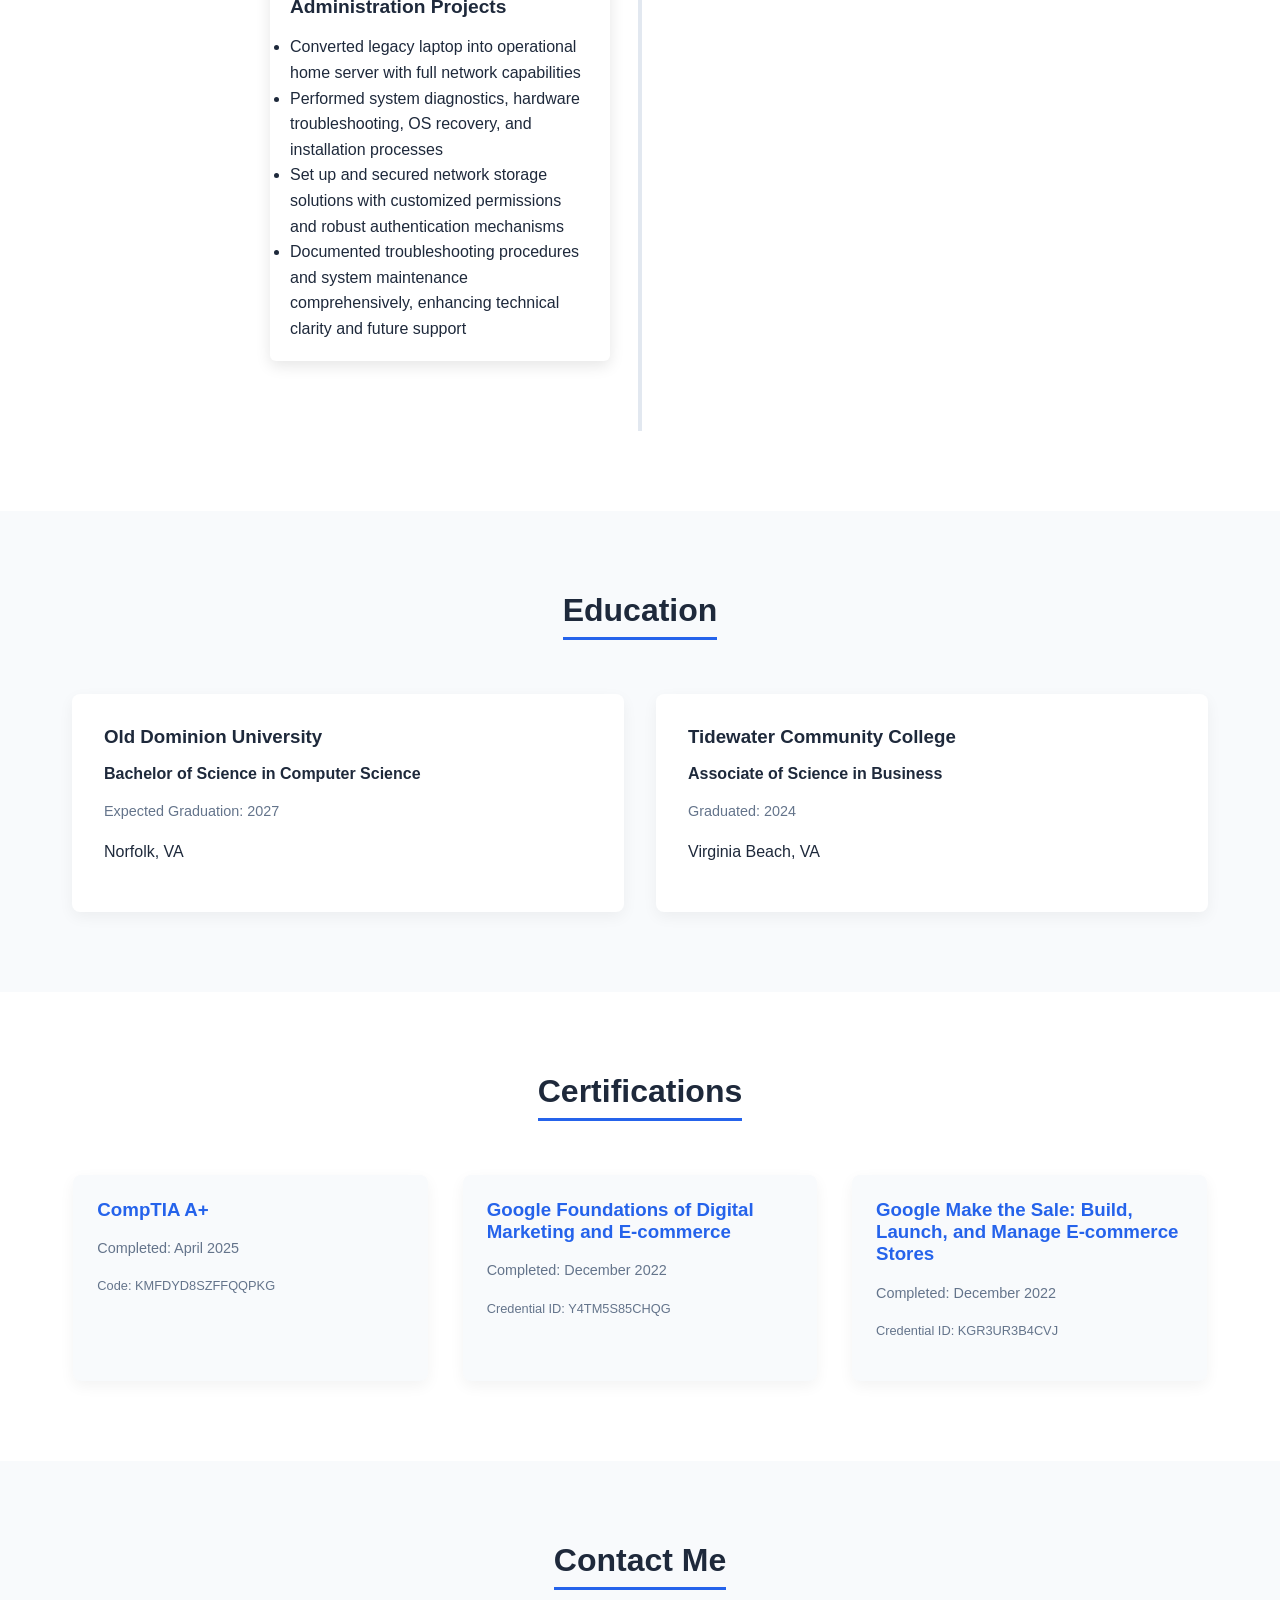
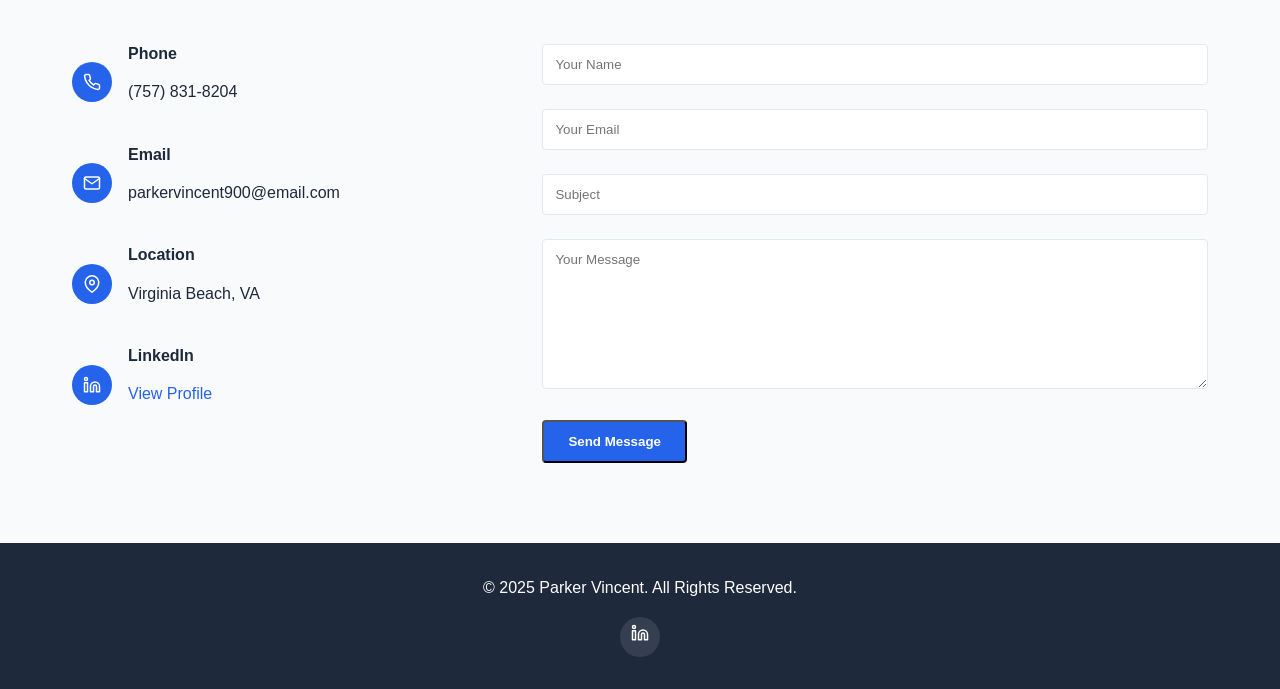
==== commit ef1e451d: "Add files via upload" ====
--- a/index.html
+++ b/index.html
@@ -1,287 +1,1023 @@
-<!DOCTYPE html>
-<html lang="en">
-<head>
-    <meta charset="UTF-8">
-    <meta name="viewport" content="width=device-width, initial-scale=1.0">
-    <title>Parker Vincent - Digital Design & Development Portfolio</title>
-    <link rel="stylesheet" href="styles.css">
-    <link href="https://fonts.googleapis.com/css2?family=Inter:wght@400;500;600;700&display=swap" rel="stylesheet">
-</head>
-<body>
-    <button class="dark-mode-toggle">🌙</button>
-    
-    <header class="parallax" data-rate="0.3">
-        <div class="header-content">
-            <div class="logo">
-                <h1 class="site-title">Parker Vincent</h1>
-            </div>
-            <nav class="main-nav">
-                <a href="#about">About</a>
-                <a href="#skills">Skills</a>
-                <a href="#work">Portfolio</a>
-                <a href="#experience">Experience</a>
-                <a href="#contact">Contact</a>
-            </nav>
-        </div>
-    </header>
-
-    <main>
-        <section id="about">
-            <h2 class="section-title">About Me</h2>
-            <div class="profile-section">
-                <img src="./PFP/PFP.jpg" alt="Parker Vincent" class="profile-image">
-                <div>
-                    <p class="lead-text">Creative and detail-oriented graphic designer, 3D artist, and marketing professional with a strong foundation in business administration.</p>
-                    <p>With over 4 years of freelance experience, I specialize in creating compelling visual content and impactful marketing campaigns across multiple disciplines. My work combines technical precision with creative innovation to deliver engaging solutions that elevate brands and connect with audiences.</p>
-                    <div class="certificates">
-                        <h3>Google Certifications</h3>
-                        <ul>
-                            <li>Foundations of Digital Marketing and E-commerce (Credential ID Y4TM5S85CHQG)</li>
-                            <li>Make the Sale: Build, Launch, and Manage E-commerce Stores (Credential ID KGR3UR3B4CVJ)</li>
-                        </ul>
-                    </div>
-                </div>
-            </div>
-        </section>
-
-        <section id="skills">
-            <h2 class="section-title">Skills & Expertise</h2>
-            <div class="skills-grid">
-                <div class="skill-category">
-                    <h3>Design & Animation</h3>
-                    <ul>
-                        <li>Adobe Creative Suite (Illustrator, Photoshop)</li>
-                        <li>2D Animation with ToonBoom Harmony</li>
-                        <li>3D Modeling & Animation in Blender</li>
-                        <li>Character Design & Development</li>
-                        <li>Game Asset Creation & Texturing</li>
-                        <li>Animation Workflow & Principles</li>
-                    </ul>
-                </div>
-                <div class="skill-category">
-                    <h3>Development</h3>
-                    <ul>
-                        <li>HTML, CSS, JavaScript</li>
-                        <li>Bootstrap & Tailwind CSS</li>
-                        <li>Responsive Web Design</li>
-                        <li>E-commerce Development</li>
-                        <li>Platform Management (Wix, Squarespace, Shopify)</li>
-                        <li>Version Control & Collaboration</li>
-                    </ul>
-                </div>
-                <div class="skill-category">
-                    <h3>Marketing & Business</h3>
-                    <ul>
-                        <li>Brand Identity & Logo Design</li>
-                        <li>Digital Marketing Strategy</li>
-                        <li>SEO & Content Optimization</li>
-                        <li>Social Media Campaign Management</li>
-                        <li>Email Marketing Campaigns</li>
-                        <li>Project Management & Client Relations</li>
-                    </ul>
-                </div>
-            </div>
-        </section>
-
-        <section id="work">
-            <h2 class="section-title">Featured Work</h2>
-            <div class="category-tabs">
-                <button class="category-tab active" data-category="all">All Projects</button>
-                <button class="category-tab" data-category="clothing">Clothing</button>
-                <button class="category-tab" data-category="logos">Logos</button>
-                <button class="category-tab" data-category="3d">3D Models</button>
-            </div>
-
-            <div class="gallery-grid">
-                <!-- 3D Models -->
-                <div class="gallery-item" data-category="3d">
-                    <video autoplay loop muted playsinline>
-                        <source src="./3d-Models/cartooncharacter.mp4" type="video/mp4">
-                    </video>
-                    <div class="overlay">
-                        <h3>Cartoon Character</h3>
-                        <p>3D Character Animation</p>
-                    </div>
-                </div>
-                <div class="gallery-item" data-category="3d">
-                    <video autoplay loop muted playsinline>
-                        <source src="./3d-Models/Drone.mp4" type="video/mp4">
-                    </video>
-                    <div class="overlay">
-                        <h3>Drone Model</h3>
-                        <p>3D Technical Animation</p>
-                    </div>
-                </div>
-                <div class="gallery-item" data-category="3d">
-                    <video autoplay loop muted playsinline>
-                        <source src="./3d-Models/PenVid0001-0260.mp4" type="video/mp4">
-                    </video>
-                    <div class="overlay">
-                        <h3>Pen Animation</h3>
-                        <p>3D Product Visualization</p>
-                    </div>
-                </div>
-
-                <!-- Clothing Designs -->
-                <div class="gallery-item" data-category="clothing">
-                    <img src="./Clothing/ADAM V7.png" alt="ADAM Design">
-                    <div class="overlay">
-                        <h3>ADAM Design</h3>
-                        <p>Original streetwear graphic</p>
-                    </div>
-                </div>
-                <div class="gallery-item" data-category="clothing">
-                    <img src="./Clothing/crystal butterfly.png" alt="Crystal Butterfly">
-                    <div class="overlay">
-                        <h3>Crystal Butterfly</h3>
-                        <p>Custom apparel design</p>
-                    </div>
-                </div>
-                <div class="gallery-item" data-category="clothing">
-                    <img src="./Clothing/DESOLATE.png" alt="DESOLATE">
-                    <div class="overlay">
-                        <h3>DESOLATE</h3>
-                        <p>Streetwear collection piece</p>
-                    </div>
-                </div>
-                <div class="gallery-item" data-category="clothing">
-                    <img src="./Clothing/LIBERTY!.png" alt="LIBERTY!">
-                    <div class="overlay">
-                        <h3>LIBERTY!</h3>
-                        <p>Statement graphic design</p>
-                    </div>
-                </div>
-                <div class="gallery-item" data-category="clothing">
-                    <img src="./Clothing/shoes.png" alt="Custom Shoes">
-                    <div class="overlay">
-                        <h3>Custom Footwear</h3>
-                        <p>Shoe design concept</p>
-                    </div>
-                </div>
-                <div class="gallery-item" data-category="clothing">
-                    <img src="./Clothing/skely v8.png" alt="Skeleton Design">
-                    <div class="overlay">
-                        <h3>Skeleton Series</h3>
-                        <p>Artistic apparel graphic</p>
-                    </div>
-                </div>
-
-                <!-- Photo Shoots -->
-                <div class="gallery-item" data-category="clothing">
-                    <img src="./Clothing/Photoshoot1.jpeg" alt="Product Photography">
-                    <div class="overlay">
-                        <h3>Collection Showcase</h3>
-                        <p>Professional product photography</p>
-                    </div>
-                </div>
-                <div class="gallery-item" data-category="clothing">
-                    <img src="./Clothing/photoshoot2.jpg" alt="Product Photography">
-                    <div class="overlay">
-                        <h3>Collection Display</h3>
-                        <p>Product showcase photography</p>
-                    </div>
-                </div>
-
-                <!-- Logos -->
-                <div class="gallery-item" data-category="logos">
-                    <video autoplay loop muted playsinline>
-                        <source src="./Logos/animated logo.mp4" type="video/mp4">
-                    </video>
-                    <div class="overlay">
-                        <h3>Animated Brand Mark</h3>
-                        <p>Dynamic logo animation</p>
-                    </div>
-                </div>
-                <div class="gallery-item" data-category="logos">
-                    <img src="./Logos/cyber logo.png" alt="Cyber Logo">
-                    <div class="overlay">
-                        <h3>Cyber Brand</h3>
-                        <p>Modern tech identity design</p>
-                    </div>
-                </div>
-                <div class="gallery-item" data-category="logos">
-                    <img src="./Logos/Fire Watch transparent.png" alt="Fire Watch Logo">
-                    <div class="overlay">
-                        <h3>Fire Watch</h3>
-                        <p>Security company branding</p>
-                    </div>
-                </div>
-                <div class="gallery-item" data-category="logos">
-                    <img src="./Logos/Square force.png" alt="Square Force Logo">
-                    <div class="overlay">
-                        <h3>Square Force</h3>
-                        <p>Corporate identity design</p>
-                    </div>
-                </div>
-                <div class="gallery-item" data-category="logos">
-                    <img src="./Logos/tree logo pt2.png" alt="Tree Logo">
-                    <div class="overlay">
-                        <h3>Natural Growth</h3>
-                        <p>Organic brand identity</p>
-                    </div>
-                </div>
-                <div class="gallery-item" data-category="logos">
-                    <img src="./Logos/Vlogo.png" alt="V Logo">
-                    <div class="overlay">
-                        <h3>V Brand</h3>
-                        <p>Minimalist logo design</p>
-                    </div>
-                </div>
-            </div>
-        </section>
-
-        <section id="experience">
-            <h2 class="section-title">Professional Experience</h2>
-            <div class="timeline">
-                <div class="experience-card">
-                    <h3>Freelance Graphic Designer & Web Developer</h3>
-                    <p class="duration">4 Years of Experience</p>
-                    <ul class="achievements">
-                        <li>Created custom logos and brand identities for small businesses and startups</li>
-                        <li>Developed and animated original characters using Blender and ToonBoom Harmony</li>
-                        <li>Designed and launched multiple successful e-commerce stores</li>
-                        <li>Maintained 100% client satisfaction rate with consistent repeat business</li>
-                        <li>Implemented SEO strategies resulting in improved client visibility and traffic</li>
-                    </ul>
-                </div>
-                
-                <div class="experience-card">
-                    <h3>Featured Project: Kickstart Soccer Academy (NY)</h3>
-                    <ul class="achievements">
-                        <li>Designed professional website and comprehensive promotional materials</li>
-                        <li>Created engaging social media content and marketing campaigns</li>
-                        <li>Enhanced digital presence and audience engagement</li>
-                        <li>Developed targeted email marketing strategies</li>
-                    </ul>
-                </div>
-
-                <div class="experience-card">
-                    <h3>3D Modeling & Game Asset Creation</h3>
-                    <ul class="achievements">
-                        <li>Designed and modeled a sci-fi turret enemy using Blender</li>
-                        <li>Implemented PBR texturing workflow for realistic materials</li>
-                        <li>Optimized models for real-time rendering in game engines</li>
-                        <li>Created custom character models and animations</li>
-                    </ul>
-                </div>
-            </div>
-        </section>
-
-        <section id="contact" class="contact-section">
-            <h2 class="section-title">Let's Connect</h2>
-            <div class="contact-info">
-                <p>📧 parkervincent900@gmail.com</p>
-                <p>📱 757-831-8204</p>
-                <p>📍 Virginia Beach, Virginia</p>
-            </div>
-        </section>
-    </main>
-
-    <div class="modal" id="imageModal">
-        <span class="modal-close">&times;</span>
-        <div class="modal-content"></div>
-    </div>
-
-    <script src="script.js"></script>
-</body>
+<!DOCTYPE html>
+<html lang="en">
+<head>
+    <meta charset="UTF-8">
+    <meta name="viewport" content="width=device-width, initial-scale=1.0">
+    <title>Parker Vincent - Portfolio</title>
+    <style>
+        /* Base Styles */
+        :root {
+            --primary: #2563eb;
+            --secondary: #1e40af;
+            --dark: #1e293b;
+            --light: #f8fafc;
+            --accent: #3b82f6;
+            --gray: #64748b;
+            --light-gray: #e2e8f0;
+        }
+        
+        * {
+            margin: 0;
+            padding: 0;
+            box-sizing: border-box;
+            font-family: 'Segoe UI', Tahoma, Geneva, Verdana, sans-serif;
+        }
+        
+        html {
+            scroll-behavior: smooth;
+        }
+        
+        body {
+            line-height: 1.6;
+            color: var(--dark);
+            background-color: var(--light);
+        }
+        
+        .container {
+            width: 100%;
+            max-width: 1200px;
+            margin: 0 auto;
+            padding: 0 2rem;
+        }
+        
+        section {
+            padding: 5rem 0;
+        }
+        
+        h1, h2, h3, h4 {
+            margin-bottom: 1rem;
+            font-weight: 700;
+            line-height: 1.2;
+        }
+        
+        p {
+            margin-bottom: 1rem;
+        }
+        
+        a {
+            color: var(--primary);
+            text-decoration: none;
+            transition: color 0.3s;
+        }
+        
+        a:hover {
+            color: var(--secondary);
+        }
+        
+        .btn {
+            display: inline-block;
+            padding: 0.75rem 1.5rem;
+            background-color: var(--primary);
+            color: white;
+            border-radius: 4px;
+            font-weight: 600;
+            transition: all 0.3s;
+        }
+        
+        .btn:hover {
+            background-color: var(--secondary);
+            color: white;
+            transform: translateY(-2px);
+        }
+        
+        .section-title {
+            text-align: center;
+            margin-bottom: 3rem;
+        }
+        
+        .section-title h2 {
+            display: inline-block;
+            font-size: 2rem;
+            position: relative;
+        }
+        
+        .section-title h2::after {
+            content: '';
+            position: absolute;
+            bottom: -10px;
+            left: 0;
+            width: 100%;
+            height: 3px;
+            background-color: var(--primary);
+        }
+        
+        .text-center {
+            text-align: center;
+        }
+        
+        /* Header */
+        header {
+            position: fixed;
+            top: 0;
+            left: 0;
+            width: 100%;
+            background-color: var(--light);
+            box-shadow: 0 2px 10px rgba(0, 0, 0, 0.1);
+            z-index: 100;
+            transition: all 0.3s;
+        }
+        
+        header.scrolled {
+            padding: 0.5rem 0;
+        }
+        
+        .header-container {
+            display: flex;
+            justify-content: space-between;
+            align-items: center;
+            padding: 1rem 2rem;
+        }
+        
+        .logo {
+            font-size: 1.5rem;
+            font-weight: 700;
+            color: var(--dark);
+        }
+        
+        .logo span {
+            color: var(--primary);
+        }
+        
+        .nav-list {
+            display: flex;
+            list-style: none;
+        }
+        
+        .nav-item {
+            margin-left: 2rem;
+        }
+        
+        .mobile-menu {
+            display: none;
+            cursor: pointer;
+        }
+        
+        /* Hero Section */
+        .hero {
+            padding: 8rem 0 5rem;
+            background: linear-gradient(135deg, #f0f7ff 0%, #dbeafe 100%);
+            position: relative;
+            overflow: hidden;
+        }
+        
+        .hero-content {
+            display: flex;
+            align-items: center;
+            justify-content: space-between;
+        }
+        
+        .hero-text {
+            flex: 0 0 60%;
+        }
+        
+        .hero-image {
+            flex: 0 0 35%;
+            text-align: center;
+        }
+        
+        .hero-image img {
+            width: 100%;
+            max-width: 300px;
+            border-radius: 50%;
+            box-shadow: 0 10px 20px rgba(0, 0, 0, 0.1);
+        }
+        
+        .hero h1 {
+            font-size: 3rem;
+            margin-bottom: 1rem;
+        }
+        
+        .hero h3 {
+            color: var(--primary);
+            margin-bottom: 1.5rem;
+        }
+        
+        .hero-btns {
+            margin-top: 2rem;
+        }
+        
+        .hero-btns .btn:first-child {
+            margin-right: 1rem;
+        }
+        
+        .typing-text {
+            height: 1.5em;
+        }
+        
+        /* About Section */
+        .about {
+            background-color: white;
+        }
+        
+        /* Skills Section */
+        .skills {
+            background-color: var(--light);
+        }
+        
+        .skills-container {
+            display: flex;
+            flex-wrap: wrap;
+            justify-content: space-between;
+            gap: 2rem;
+        }
+        
+        .skill-category {
+            flex: 0 0 calc(50% - 1rem);
+        }
+        
+        .skill-category h3 {
+            margin-bottom: 1.5rem;
+            display: inline-block;
+            position: relative;
+        }
+        
+        .skill-category h3::after {
+            content: '';
+            position: absolute;
+            bottom: -5px;
+            left: 0;
+            width: 50px;
+            height: 3px;
+            background-color: var(--primary);
+        }
+        
+        .skill-list {
+            list-style: none;
+        }
+        
+        .skill-item {
+            margin-bottom: 1rem;
+            padding-left: 1.5rem;
+            position: relative;
+        }
+        
+        .skill-item::before {
+            content: '•';
+            position: absolute;
+            left: 0;
+            color: var(--primary);
+            font-size: 1.2rem;
+        }
+        
+        /* Experience/Projects Section - COMPLETELY REVISED */
+        .experience {
+            background-color: white;
+        }
+        
+        .timeline {
+            position: relative;
+            max-width: 800px;
+            margin: 0 auto;
+            padding: 20px 0;
+        }
+        
+        /* Timeline middle line */
+        .timeline-line {
+            position: absolute;
+            top: 0;
+            bottom: 0;
+            width: 4px;
+            background-color: var(--light-gray);
+            left: 50%;
+            transform: translateX(-50%);
+        }
+        
+        .timeline-item {
+            display: flex;
+            align-items: flex-start;
+            margin-bottom: 50px;
+            opacity: 0;
+            transform: translateY(20px);
+            transition: all 0.5s;
+            position: relative;
+        }
+        
+        .timeline-item.animate {
+            opacity: 1;
+            transform: translateY(0);
+        }
+        
+        /* Left side items */
+        .timeline-item:nth-child(odd) {
+            justify-content: flex-end;
+            padding-right: 50%;
+        }
+        
+        /* Right side items */
+        .timeline-item:nth-child(even) {
+            justify-content: flex-start;
+            padding-left: 50%;
+        }
+        
+        .timeline-content {
+            width: 90%;
+            padding: 20px;
+            background-color: white;
+            border-radius: 6px;
+            box-shadow: 0 5px 15px rgba(0, 0, 0, 0.1);
+            position: relative;
+            margin: 0 30px;
+        }
+        
+        /* Circle markers - UPDATED: Made larger */
+        .timeline-circle {
+            position: absolute;
+            width: 30px;
+            height: 30px;
+            background-color: white;
+            border: 5px solid var(--primary);
+            border-radius: 50%;
+            top: 20px;
+            z-index: 10;
+            left: 50%;
+            transform: translateX(-50%);
+        }
+        
+        .timeline-date {
+            font-weight: 600;
+            color: var(--primary);
+            margin-bottom: 0.5rem;
+        }
+        
+        .timeline-title {
+            font-size: 1.2rem;
+            margin-bottom: 1rem;
+        }
+        
+        /* Responsive styles for timeline */
+        @media (max-width: 992px) {
+            .timeline-line {
+                left: 20px;
+            }
+            
+            .timeline-circle {
+                left: 20px;
+                transform: none;
+                margin-left: 0;
+            }
+            
+            .timeline-item {
+                width: 100%;
+                padding-left: 50px !important;
+                padding-right: 0 !important;
+                justify-content: flex-start !important;
+            }
+            
+            .timeline-content {
+                width: 100%;
+                margin-left: 30px;
+                margin-right: 0;
+            }
+            
+            /* Ensure first timeline item's circle aligns with the line */
+            .timeline-item:first-child .timeline-circle {
+                top: 0;
+            }
+        }
+        
+        /* Education Section */
+        .education {
+            background-color: var(--light);
+        }
+        
+        .education-container {
+            display: flex;
+            flex-wrap: wrap;
+            justify-content: space-around;
+            gap: 2rem;
+        }
+        
+        .education-item {
+            flex: 0 0 calc(50% - 1rem);
+            background-color: white;
+            padding: 2rem;
+            border-radius: 8px;
+            box-shadow: 0 5px 15px rgba(0, 0, 0, 0.05);
+            transition: transform 0.3s;
+        }
+        
+        .education-item:hover {
+            transform: translateY(-5px);
+        }
+        
+        .education-period {
+            color: var(--gray);
+            font-size: 0.9rem;
+        }
+        
+        /* Certification Section */
+        .certifications {
+            background-color: white;
+        }
+        
+        .cert-container {
+            display: flex;
+            flex-wrap: wrap;
+            justify-content: space-around;
+            gap: 2rem;
+        }
+        
+        .cert-item {
+            flex: 0 0 calc(33.333% - 1.5rem);
+            background-color: var(--light);
+            padding: 1.5rem;
+            border-radius: 8px;
+            box-shadow: 0 5px 15px rgba(0, 0, 0, 0.05);
+            transition: all 0.3s;
+        }
+        
+        .cert-item:hover {
+            transform: translateY(-5px);
+            box-shadow: 0 10px 20px rgba(0, 0, 0, 0.1);
+        }
+        
+        .cert-date {
+            color: var(--gray);
+            font-size: 0.9rem;
+        }
+        
+        .cert-id {
+            margin-top: 0.5rem;
+            font-size: 0.8rem;
+            color: var(--gray);
+        }
+        
+        /* Contact Section */
+        .contact {
+            background-color: var(--light);
+        }
+        
+        .contact-container {
+            display: flex;
+            justify-content: space-between;
+            gap: 2rem;
+        }
+        
+        .contact-info {
+            flex: 0 0 calc(40% - 1rem);
+        }
+        
+        .contact-info-item {
+            display: flex;
+            align-items: center;
+            margin-bottom: 1.5rem;
+        }
+        
+        .contact-info-icon {
+            margin-right: 1rem;
+            width: 40px;
+            height: 40px;
+            border-radius: 50%;
+            background-color: var(--primary);
+            display: flex;
+            align-items: center;
+            justify-content: center;
+            color: white;
+        }
+        
+        .contact-form {
+            flex: 0 0 calc(60% - 1rem);
+        }
+        
+        .form-group {
+            margin-bottom: 1.5rem;
+        }
+        
+        .form-control {
+            width: 100%;
+            padding: 0.75rem;
+            border: 1px solid var(--light-gray);
+            border-radius: 4px;
+            transition: border-color 0.3s;
+        }
+        
+        .form-control:focus {
+            outline: none;
+            border-color: var(--primary);
+        }
+        
+        textarea.form-control {
+            min-height: 150px;
+            resize: vertical;
+        }
+        
+        /* Footer */
+        footer {
+            background-color: var(--dark);
+            color: white;
+            padding: 2rem 0;
+            text-align: center;
+        }
+        
+        .social-links {
+            margin-top: 1rem;
+        }
+        
+        .social-links a {
+            display: inline-block;
+            margin: 0 0.5rem;
+            width: 40px;
+            height: 40px;
+            border-radius: 50%;
+            background-color: rgba(255, 255, 255, 0.1);
+            color: white;
+            line-height: 40px;
+            transition: all 0.3s;
+        }
+        
+        .social-links a:hover {
+            background-color: var(--primary);
+            transform: translateY(-3px);
+        }
+        
+        /* Responsive Styles */
+        @media (max-width: 992px) {
+            .hero-content {
+                flex-direction: column-reverse;
+                text-align: center;
+            }
+            
+            .hero-text, .hero-image {
+                flex: 0 0 100%;
+            }
+            
+            .hero-image {
+                margin-bottom: 2rem;
+            }
+            
+            .skill-category, .education-item {
+                flex: 0 0 100%;
+            }
+            
+            .cert-item {
+                flex: 0 0 calc(50% - 1rem);
+            }
+        }
+        
+        @media (max-width: 768px) {
+            .nav-list {
+                position: fixed;
+                top: 0;
+                right: -100%;
+                width: 250px;
+                height: 100vh;
+                background-color: white;
+                flex-direction: column;
+                align-items: center;
+                justify-content: center;
+                transition: all 0.5s;
+                box-shadow: -2px 0 10px rgba(0, 0, 0, 0.1);
+            }
+            
+            .nav-list.active {
+                right: 0;
+            }
+            
+            .nav-item {
+                margin: 1rem 0;
+            }
+            
+            .mobile-menu {
+                display: block;
+            }
+            
+            .contact-container {
+                flex-direction: column;
+            }
+            
+            .contact-info, .contact-form {
+                flex: 0 0 100%;
+            }
+            
+            .cert-item {
+                flex: 0 0 100%;
+            }
+        }
+    </style>
+</head>
+<body>
+    <!-- Header -->
+    <header id="header">
+        <div class="header-container">
+            <a href="#" class="logo">Parker <span>Vincent</span></a>
+            <div class="mobile-menu" id="mobile-menu">
+                <svg xmlns="http://www.w3.org/2000/svg" width="24" height="24" viewBox="0 0 24 24" fill="none" stroke="currentColor" stroke-width="2" stroke-linecap="round" stroke-linejoin="round">
+                    <line x1="3" y1="12" x2="21" y2="12"></line>
+                    <line x1="3" y1="6" x2="21" y2="6"></line>
+                    <line x1="3" y1="18" x2="21" y2="18"></line>
+                </svg>
+            </div>
+            <ul class="nav-list" id="nav-list">
+                <li class="nav-item"><a href="#home">Home</a></li>
+                <li class="nav-item"><a href="#about">About</a></li>
+                <li class="nav-item"><a href="#skills">Skills</a></li>
+                <li class="nav-item"><a href="#experience">Experience</a></li>
+                <li class="nav-item"><a href="#education">Education</a></li>
+                <li class="nav-item"><a href="#certifications">Certifications</a></li>
+                <li class="nav-item"><a href="#contact">Contact</a></li>
+            </ul>
+        </div>
+    </header>
+
+    <!-- Hero Section -->
+    <section id="home" class="hero">
+        <div class="container">
+            <div class="hero-content">
+                <div class="hero-text">
+                    <h1>Parker Vincent</h1>
+                    <h3>Computer Science Student</h3>
+                    <div class="typing-text" id="typing-text"></div>
+                    <p>Detail-oriented Computer Science student with CompTIA A+ certification, skilled in system administration, network configuration, hardware troubleshooting, virtualization, and secure remote access solutions.</p>
+                    <div class="hero-btns">
+                        <a href="#contact" class="btn">Contact Me</a>
+                        <a href="#experience" class="btn" style="background-color: transparent; color: var(--dark); border: 2px solid var(--primary);">My Work</a>
+                    </div>
+                </div>
+                <div class="hero-image">
+                    <img src="/api/placeholder/400/400" alt="Parker Vincent">
+                </div>
+            </div>
+        </div>
+    </section>
+
+    <!-- About Section -->
+    <section id="about" class="about">
+        <div class="container">
+            <div class="section-title">
+                <h2>About Me</h2>
+            </div>
+            <div class="about-content">
+                <p>I am a Computer Science student at Old Dominion University with a passion for technology and problem-solving. My background in business combined with technical expertise allows me to bridge the gap between technical solutions and business needs.</p>
+                <p>I demonstrate exceptional analytical abilities in resolving complex technical issues, reinforced by strong documentation and communication skills. My hands-on experience includes system administration, network configuration, hardware troubleshooting, virtualization, and implementing secure remote access solutions.</p>
+                <p>I am continuously expanding my knowledge in the field of computer science and staying updated with the latest technologies. My goal is to apply my technical skills and business knowledge to create efficient and innovative solutions.</p>
+            </div>
+        </div>
+    </section>
+
+    <!-- Skills Section -->
+    <section id="skills" class="skills">
+        <div class="container">
+            <div class="section-title">
+                <h2>My Skills</h2>
+            </div>
+            <div class="skills-container">
+                <div class="skill-category">
+                    <h3>Technical Skills</h3>
+                    <ul class="skill-list">
+                        <li class="skill-item"><strong>Operating Systems:</strong> Windows 10/11, Ubuntu Linux, Raspberry Pi OS</li>
+                        <li class="skill-item"><strong>Hardware:</strong> Comprehensive diagnostics, installation, troubleshooting, and maintenance</li>
+                        <li class="skill-item"><strong>Networking:</strong> TCP/IP, DNS configuration, VPN implementation, Zero-trust security</li>
+                        <li class="skill-item"><strong>Virtualization:</strong> Oracle VirtualBox, virtual machine management</li>
+                        <li class="skill-item"><strong>Security:</strong> Network security protocols, authentication methods, secure remote access</li>
+                        <li class="skill-item"><strong>Tools & Software:</strong> Windows PowerShell, Command Prompt, Pi-hole, Tailscale VPN, Python</li>
+                    </ul>
+                </div>
+                <div class="skill-category">
+                    <h3>Soft Skills</h3>
+                    <ul class="skill-list">
+                        <li class="skill-item">Clear Communication</li>
+                        <li class="skill-item">Analytical Problem-Solving</li>
+                        <li class="skill-item">Project Management</li>
+                        <li class="skill-item">Attention to Detail</li>
+                        <li class="skill-item">Technical Writing & Documentation</li>
+                        <li class="skill-item">Self-Directed Learning</li>
+                    </ul>
+                </div>
+            </div>
+        </div>
+    </section>
+
+    <!-- Experience/Projects Section - COMPLETELY REVISED -->
+    <section id="experience" class="experience">
+        <div class="container">
+            <div class="section-title">
+                <h2>Technical Experience</h2>
+            </div>
+            <div class="timeline">
+                <!-- Timeline line is now an actual DOM element -->
+                <div class="timeline-line"></div>
+                
+                <div class="timeline-item">
+                    <div class="timeline-content">
+                        <div class="timeline-date">April 2025</div>
+                        <h3 class="timeline-title">CompTIA A+ Certification</h3>
+                        <ul>
+                            <li>Earned industry-standard CompTIA A+ certification demonstrating proficiency in IT technical support</li>
+                            <li>Mastered hardware installation, configuration, and troubleshooting concepts</li>
+                            <li>Validated knowledge of networking, operating systems, security, and mobile device management</li>
+                            <li>Developed comprehensive understanding of IT operations and technical support fundamentals</li>
+                        </ul>
+                    </div>
+                    <!-- Circle marker is now an actual DOM element -->
+                    <div class="timeline-circle"></div>
+                </div>
+                
+                <div class="timeline-item">
+                    <div class="timeline-content">
+                        <div class="timeline-date">March 2025</div>
+                        <h3 class="timeline-title">Network-Wide Ad Blocking Implementation</h3>
+                        <ul>
+                            <li>Assembled and configured Raspberry Pi 5 with effective thermal management</li>
+                            <li>Installed and optimized Pi-hole for efficient, network-wide ad blocking and DNS management</li>
+                            <li>Implemented static IP addressing, router DNS configurations, and performed rigorous testing for reliability</li>
+                            <li>Authored detailed, user-friendly documentation for ongoing system maintenance and troubleshooting</li>
+                        </ul>
+                    </div>
+                    <!-- Circle marker is now an actual DOM element -->
+                    <div class="timeline-circle"></div>
+                </div>
+                
+                <div class="timeline-item">
+                    <div class="timeline-content">
+                        <div class="timeline-date">February 2025</div>
+                        <h3 class="timeline-title">Secure Remote Access Implementation</h3>
+                        <ul>
+                            <li>Integrated Tailscale VPN based on zero-trust principles, establishing secure remote network access</li>
+                            <li>Managed DNS configuration, TCP/IP settings, and conducted vulnerability assessments to ensure robust security</li>
+                        </ul>
+                    </div>
+                    <div class="timeline-circle"></div>
+                </div>
+                
+                <div class="timeline-item">
+                    <div class="timeline-content">
+                        <div class="timeline-date">January 2025 - Present</div>
+                        <h3 class="timeline-title">Hardware & System Administration Projects</h3>
+                        <ul>
+                            <li>Converted legacy laptop into operational home server with full network capabilities</li>
+                            <li>Performed system diagnostics, hardware troubleshooting, OS recovery, and installation processes</li>
+                            <li>Set up and secured network storage solutions with customized permissions and robust authentication mechanisms</li>
+                            <li>Documented troubleshooting procedures and system maintenance comprehensively, enhancing technical clarity and future support</li>
+                        </ul>
+                    </div>
+                    <div class="timeline-circle"></div>
+                </div>
+            </div>
+        </div>
+    </section>
+
+    <!-- Education Section -->
+    <section id="education" class="education">
+        <div class="container">
+            <div class="section-title">
+                <h2>Education</h2>
+            </div>
+            <div class="education-container">
+                <div class="education-item">
+                    <h3>Old Dominion University</h3>
+                    <h4>Bachelor of Science in Computer Science</h4>
+                    <p class="education-period">Expected Graduation: 2027</p>
+                    <p>Norfolk, VA</p>
+                </div>
+                <div class="education-item">
+                    <h3>Tidewater Community College</h3>
+                    <h4>Associate of Science in Business</h4>
+                    <p class="education-period">Graduated: 2024</p>
+                    <p>Virginia Beach, VA</p>
+                </div>
+            </div>
+        </div>
+    </section>
+
+    <!-- Certifications Section - UPDATED: Added links to certifications -->
+    <section id="certifications" class="certifications">
+        <div class="container">
+            <div class="section-title">
+                <h2>Certifications</h2>
+            </div>
+            <div class="cert-container">
+                <div class="cert-item">
+                    <h3><a href="https://www.credly.com/badges/81edc985-68dc-4745-9266-14a63d9101ad/public_url" target="_blank">CompTIA A+</a></h3>
+                    <p class="cert-date">Completed: April 2025</p>
+                    <p class="cert-id">Code: KMFDYD8SZFFQQPKG</p>
+                </div>
+                <div class="cert-item">
+                    <h3><a href="https://www.coursera.org/account/accomplishments/verify/Y4TM5S85CHQG" target="_blank">Google Foundations of Digital Marketing and E-commerce</a></h3>
+                    <p class="cert-date">Completed: December 2022</p>
+                    <p class="cert-id">Credential ID: Y4TM5S85CHQG</p>
+                </div>
+                <div class="cert-item">
+                    <h3><a href="https://www.coursera.org/account/accomplishments/verify/KGR3UR3B4CVJ" target="_blank">Google Make the Sale: Build, Launch, and Manage E-commerce Stores</a></h3>
+                    <p class="cert-date">Completed: December 2022</p>
+                    <p class="cert-id">Credential ID: KGR3UR3B4CVJ</p>
+                </div>
+            </div>
+        </div>
+    </section>
+
+    <!-- Contact Section -->
+    <section id="contact" class="contact">
+        <div class="container">
+            <div class="section-title">
+                <h2>Contact Me</h2>
+            </div>
+            <div class="contact-container">
+                <div class="contact-info">
+                    <div class="contact-info-item">
+                        <div class="contact-info-icon">
+                            <svg xmlns="http://www.w3.org/2000/svg" width="18" height="18" viewBox="0 0 24 24" fill="none" stroke="currentColor" stroke-width="2" stroke-linecap="round" stroke-linejoin="round">
+                                <path d="M22 16.92v3a2 2 0 0 1-2.18 2 19.79 19.79 0 0 1-8.63-3.07 19.5 19.5 0 0 1-6-6 19.79 19.79 0 0 1-3.07-8.67A2 2 0 0 1 4.11 2h3a2 2 0 0 1 2 1.72 12.84 12.84 0 0 0 .7 2.81 2 2 0 0 1-.45 2.11L8.09 9.91a16 16 0 0 0 6 6l1.27-1.27a2 2 0 0 1 2.11-.45 12.84 12.84 0 0 0 2.81.7A2 2 0 0 1 22 16.92z"></path>
+                            </svg>
+                        </div>
+                        <div class="contact-info-content">
+                            <h4>Phone</h4>
+                            <p>(757) 831-8204</p>
+                        </div>
+                    </div>
+                    <div class="contact-info-item">
+                        <div class="contact-info-icon">
+                            <svg xmlns="http://www.w3.org/2000/svg" width="18" height="18" viewBox="0 0 24 24" fill="none" stroke="currentColor" stroke-width="2" stroke-linecap="round" stroke-linejoin="round">
+                                <path d="M4 4h16c1.1 0 2 .9 2 2v12c0 1.1-.9 2-2 2H4c-1.1 0-2-.9-2-2V6c0-1.1.9-2 2-2z"></path>
+                                <polyline points="22,6 12,13 2,6"></polyline>
+                            </svg>
+                        </div>
+                        <div class="contact-info-content">
+                            <h4>Email</h4>
+                            <p>parkervincent900@email.com</p>
+                        </div>
+                    </div>
+                    <div class="contact-info-item">
+                        <div class="contact-info-icon">
+                            <svg xmlns="http://www.w3.org/2000/svg" width="18" height="18" viewBox="0 0 24 24" fill="none" stroke="currentColor" stroke-width="2" stroke-linecap="round" stroke-linejoin="round">
+                                <path d="M21 10c0 7-9 13-9 13s-9-6-9-13a9 9 0 0 1 18 0z"></path>
+                                <circle cx="12" cy="10" r="3"></circle>
+                            </svg>
+                        </div>
+                        <div class="contact-info-content">
+                            <h4>Location</h4>
+                            <p>Virginia Beach, VA</p>
+                        </div>
+                    </div>
+                    <div class="contact-info-item">
+                        <div class="contact-info-icon">
+                            <svg xmlns="http://www.w3.org/2000/svg" width="18" height="18" viewBox="0 0 24 24" fill="none" stroke="currentColor" stroke-width="2" stroke-linecap="round" stroke-linejoin="round">
+                                <path d="M16 8a6 6 0 0 1 6 6v7h-4v-7a2 2 0 0 0-2-2 2 2 0 0 0-2 2v7h-4v-7a6 6 0 0 1 6-6z"></path>
+                                <rect x="2" y="9" width="4" height="12"></rect>
+                                <circle cx="4" cy="4" r="2"></circle>
+                            </svg>
+                        </div>
+                        <div class="contact-info-content">
+                            <h4>LinkedIn</h4>
+                            <p><a href="https://www.linkedin.com/in/parker-vincent-aa245a236/" target="_blank">View Profile</a></p>
+                        </div>
+                    </div>
+                </div>
+                <div class="contact-form">
+                    <form id="contact-form" action="mailto:parkervincent900@gmail.com" method="post" enctype="text/plain">
+                        <div class="form-group">
+                            <input type="text" class="form-control" id="name" name="name" placeholder="Your Name" required>
+                        </div>
+                        <div class="form-group">
+                            <input type="email" class="form-control" id="email" name="email" placeholder="Your Email" required>
+                        </div>
+                        <div class="form-group">
+                            <input type="text" class="form-control" id="subject" name="subject" placeholder="Subject" required>
+                        </div>
+                        <div class="form-group">
+                            <textarea class="form-control" id="message" name="message" placeholder="Your Message" required></textarea>
+                        </div>
+                        <button type="submit" class="btn">Send Message</button>
+                    </form>
+                </div>
+            </div>
+        </div>
+    </section>
+
+    <!-- Footer -->
+    <footer>
+        <div class="container">
+            <p>&copy; 2025 Parker Vincent. All Rights Reserved.</p>
+            <div class="social-links">
+                <a href="https://www.linkedin.com/in/parker-vincent-aa245a236/" target="_blank">
+                    <svg xmlns="http://www.w3.org/2000/svg" width="18" height="18" viewBox="0 0 24 24" fill="none" stroke="currentColor" stroke-width="2" stroke-linecap="round" stroke-linejoin="round">
+                        <path d="M16 8a6 6 0 0 1 6 6v7h-4v-7a2 2 0 0 0-2-2 2 2 0 0 0-2 2v7h-4v-7a6 6 0 0 1 6-6z"></path>
+                        <rect x="2" y="9" width="4" height="12"></rect>
+                        <circle cx="4" cy="4" r="2"></circle>
+                    </svg>
+                </a>
+            </div>
+        </div>
+    </footer>
+
+    <!-- JavaScript -->
+    <script>
+        // Mobile Menu Toggle
+        const mobileMenu = document.getElementById('mobile-menu');
+        const navList = document.getElementById('nav-list');
+        
+        mobileMenu.addEventListener('click', () => {
+            navList.classList.toggle('active');
+        });
+        
+        // Header Scroll Effect
+        const header = document.getElementById('header');
+        
+        window.addEventListener('scroll', () => {
+            if (window.scrollY > 50) {
+                header.classList.add('scrolled');
+            } else {
+                header.classList.remove('scrolled');
+            }
+        });
+        
+        // Typing Effect
+        const typingTextElement = document.getElementById('typing-text');
+        const texts = [
+            'System Administrator',
+            'Network Specialist',
+            'Hardware Troubleshooter',
+            'CompTIA A+ Certified'
+        ];
+        let textIndex = 0;
+        let charIndex = 0;
+        let isDeleting = false;
+        let typingDelay = 100;
+        
+        function type() {
+            const currentText = texts[textIndex];
+            
+            if (isDeleting) {
+                typingTextElement.textContent = currentText.substring(0, charIndex - 1);
+                charIndex--;
+                typingDelay = 50;
+            } else {
+                typingTextElement.textContent = currentText.substring(0, charIndex + 1);
+                charIndex++;
+                typingDelay = 150;
+            }
+            
+            if (!isDeleting && charIndex === currentText.length) {
+                isDeleting = true;
+                typingDelay = 1000;
+            } else if (isDeleting && charIndex === 0) {
+                isDeleting = false;
+                textIndex = (textIndex + 1) % texts.length;
+                typingDelay = 500;
+            }
+            
+            setTimeout(type, typingDelay);
+        }
+        
+        // Start typing effect
+        setTimeout(type, 1000);
+        
+        // Timeline Animation
+        const timelineItems = document.querySelectorAll('.timeline-item');
+        
+        function showTimelineItems() {
+            timelineItems.forEach(item => {
+                const itemTop = item.getBoundingClientRect().top;
+                const windowHeight = window.innerHeight;
+                
+                if (itemTop < windowHeight - 100) {
+                    item.classList.add('animate');
+                }
+            });
+        }
+        
+        // Initial check on page load
+        showTimelineItems();
+        
+        // Check on scroll
+        window.addEventListener('scroll', showTimelineItems);
+        
+        // Form Submission (placeholder - would need backend)
+        const contactForm = document.getElementById('contact-form');
+        
+        contactForm.addEventListener('submit', (e) => {
+            // Form will be submitted via mailto: link
+            // This code still runs but we don't need to prevent default
+            // or show the alert since the mail client will handle it
+            
+            // If you want to add form validation before submission:
+            const name = document.getElementById('name').value;
+            const email = document.getElementById('email').value;
+            const subject = document.getElementById('subject').value;
+            const message = document.getElementById('message').value;
+            
+            if (!name || !email || !subject || !message) {
+                e.preventDefault();
+                alert('Please fill in all fields before submitting.');
+            }
+        });
+        
+        // Smooth Scrolling for Navigation
+        document.querySelectorAll('a[href^="#"]').forEach(anchor => {
+            anchor.addEventListener('click', function (e) {
+                e.preventDefault();
+                
+                // Close mobile menu if open
+                navList.classList.remove('active');
+                
+                const target = document.querySelector(this.getAttribute('href'));
+                if (target) {
+                    window.scrollTo({
+                        top: target.offsetTop - 80,
+                        behavior: 'smooth'
+                    });
+                }
+            });
+        });
+    </script>
+</body>
 </html>
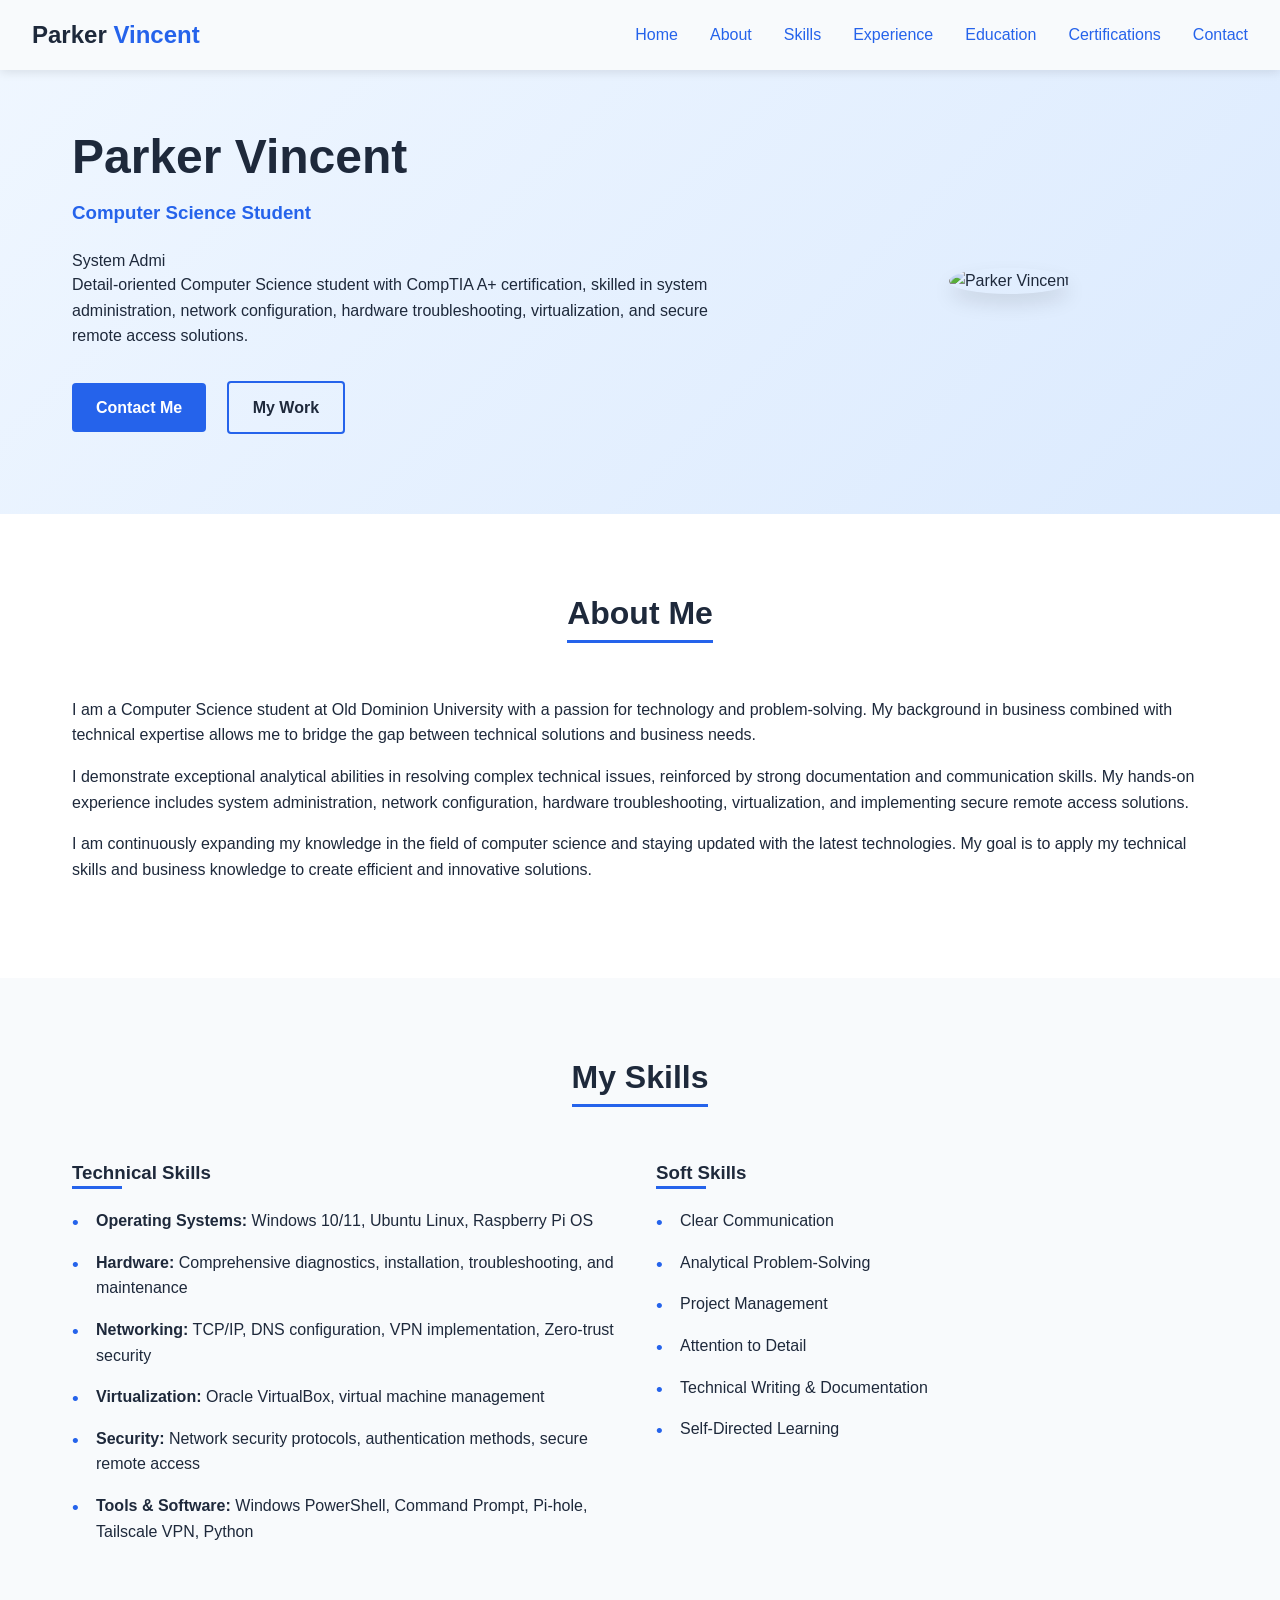
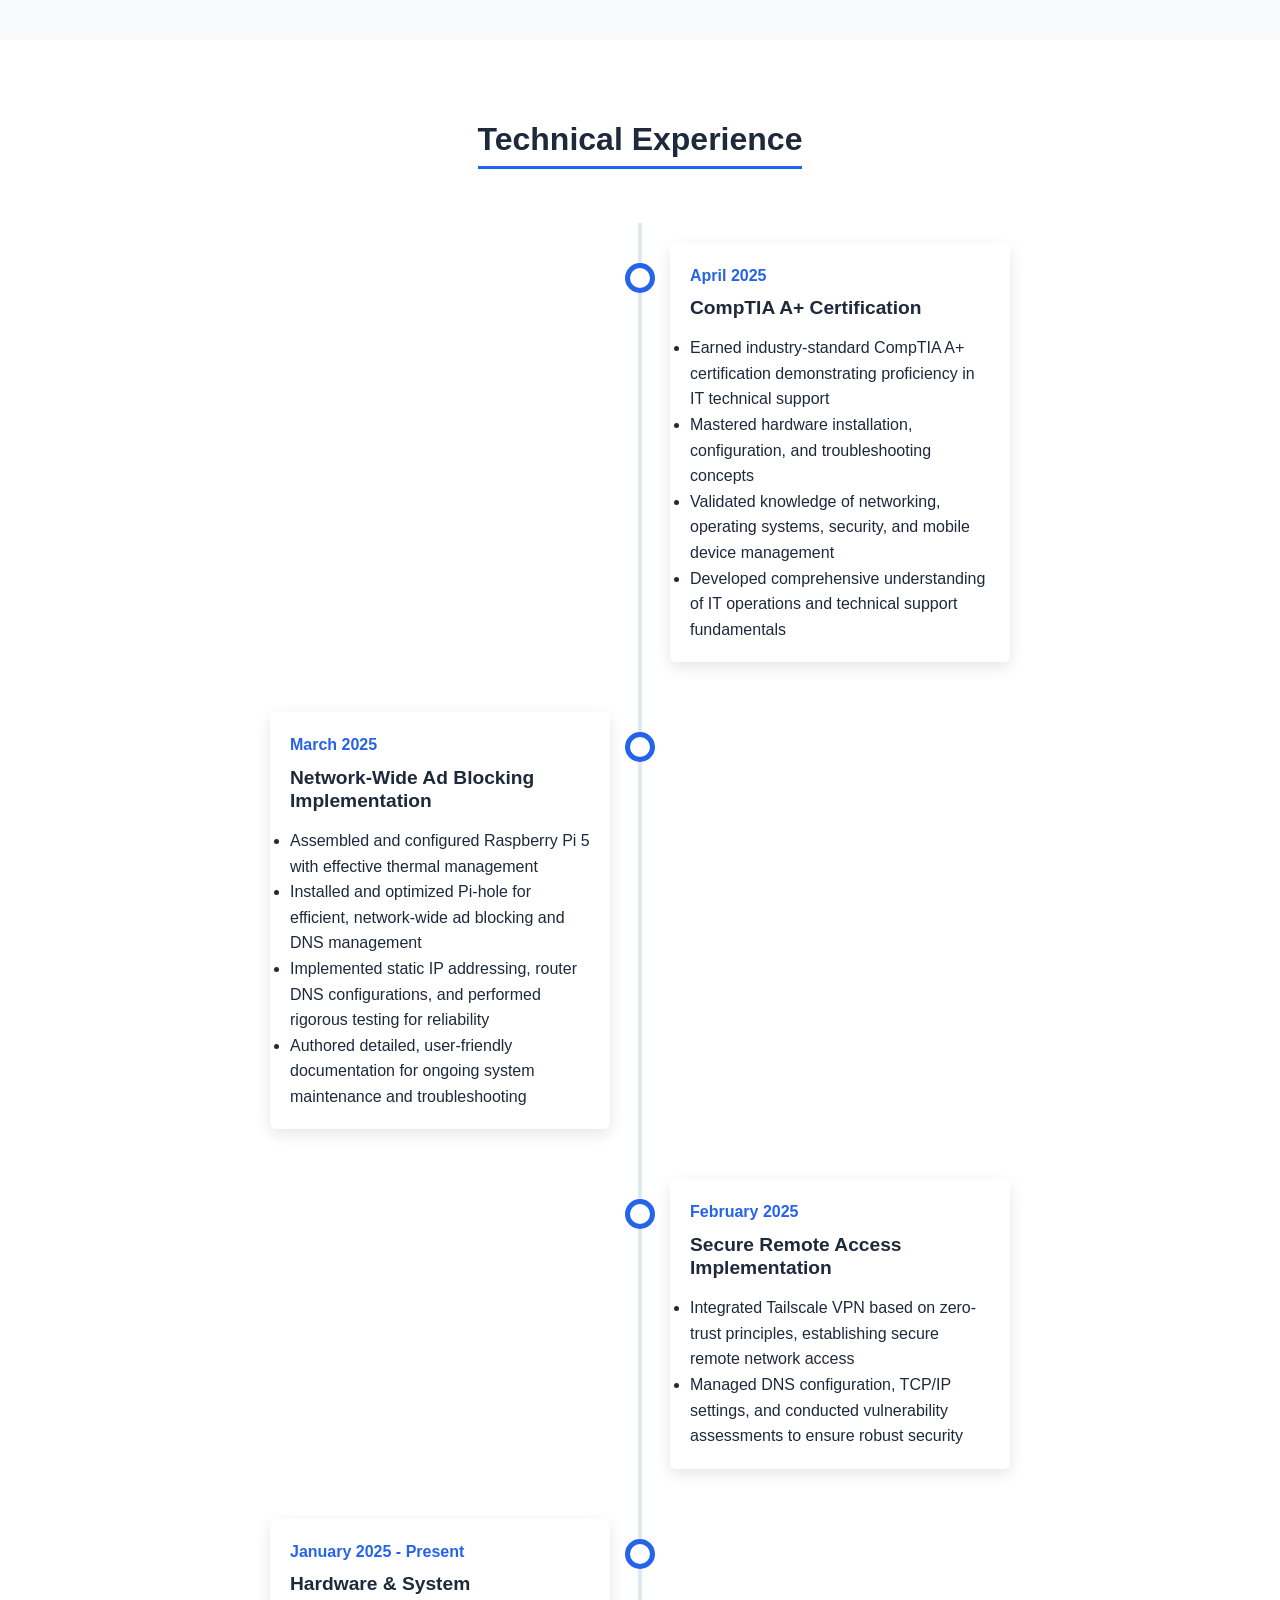
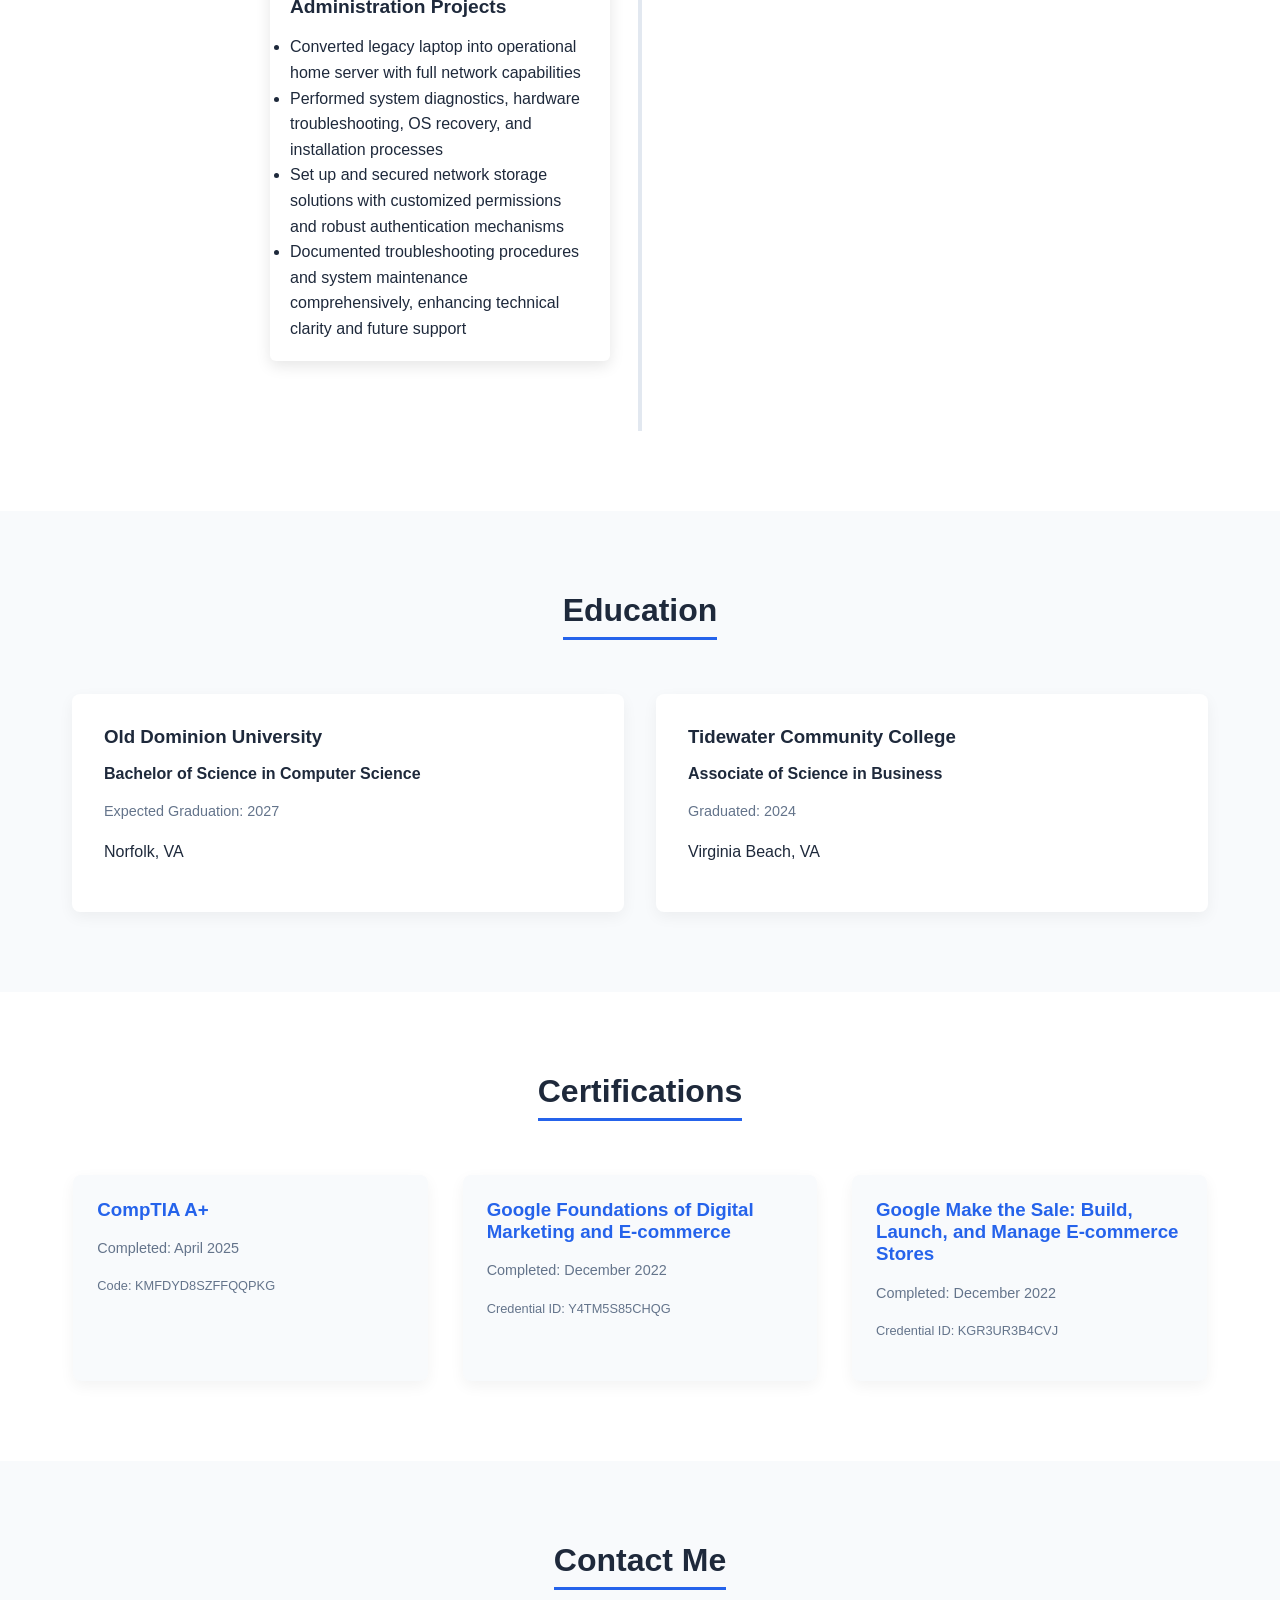
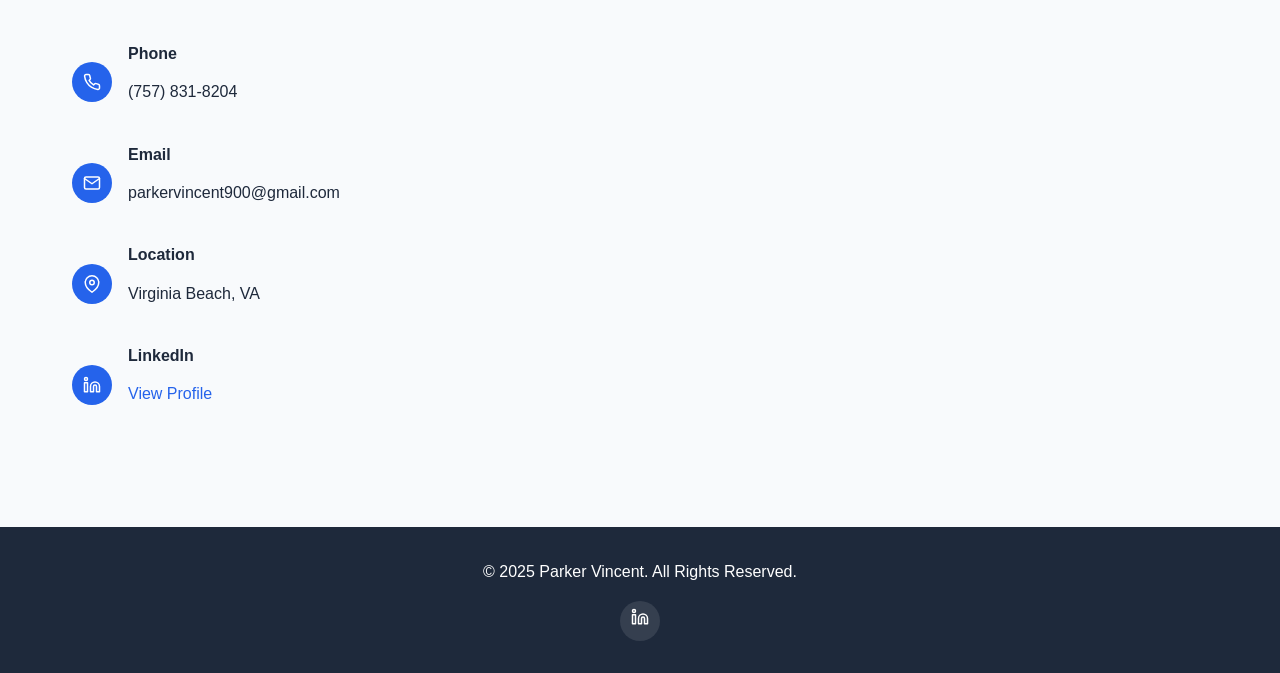
==== commit f8da388d: "Update index.html" ====
--- a/index.html
+++ b/index.html
@@ -833,7 +833,7 @@
                         </div>
                         <div class="contact-info-content">
                             <h4>Email</h4>
-                            <p>parkervincent900@email.com</p>
+                            <p>parkervincent900@gmail.com</p>
                         </div>
                     </div>
                     <div class="contact-info-item">
@@ -862,23 +862,6 @@
                         </div>
                     </div>
                 </div>
-                <div class="contact-form">
-                    <form id="contact-form" action="mailto:parkervincent900@gmail.com" method="post" enctype="text/plain">
-                        <div class="form-group">
-                            <input type="text" class="form-control" id="name" name="name" placeholder="Your Name" required>
-                        </div>
-                        <div class="form-group">
-                            <input type="email" class="form-control" id="email" name="email" placeholder="Your Email" required>
-                        </div>
-                        <div class="form-group">
-                            <input type="text" class="form-control" id="subject" name="subject" placeholder="Subject" required>
-                        </div>
-                        <div class="form-group">
-                            <textarea class="form-control" id="message" name="message" placeholder="Your Message" required></textarea>
-                        </div>
-                        <button type="submit" class="btn">Send Message</button>
-                    </form>
-                </div>
             </div>
         </div>
     </section>
@@ -981,25 +964,7 @@
         // Check on scroll
         window.addEventListener('scroll', showTimelineItems);
         
-        // Form Submission (placeholder - would need backend)
-        const contactForm = document.getElementById('contact-form');
-        
-        contactForm.addEventListener('submit', (e) => {
-            // Form will be submitted via mailto: link
-            // This code still runs but we don't need to prevent default
-            // or show the alert since the mail client will handle it
-            
-            // If you want to add form validation before submission:
-            const name = document.getElementById('name').value;
-            const email = document.getElementById('email').value;
-            const subject = document.getElementById('subject').value;
-            const message = document.getElementById('message').value;
-            
-            if (!name || !email || !subject || !message) {
-                e.preventDefault();
-                alert('Please fill in all fields before submitting.');
-            }
-        });
+        // Form Submission - REMOVED as contact form has been removed
         
         // Smooth Scrolling for Navigation
         document.querySelectorAll('a[href^="#"]').forEach(anchor => {
@@ -1020,4 +985,4 @@
         });
     </script>
 </body>
-</html>+</html>
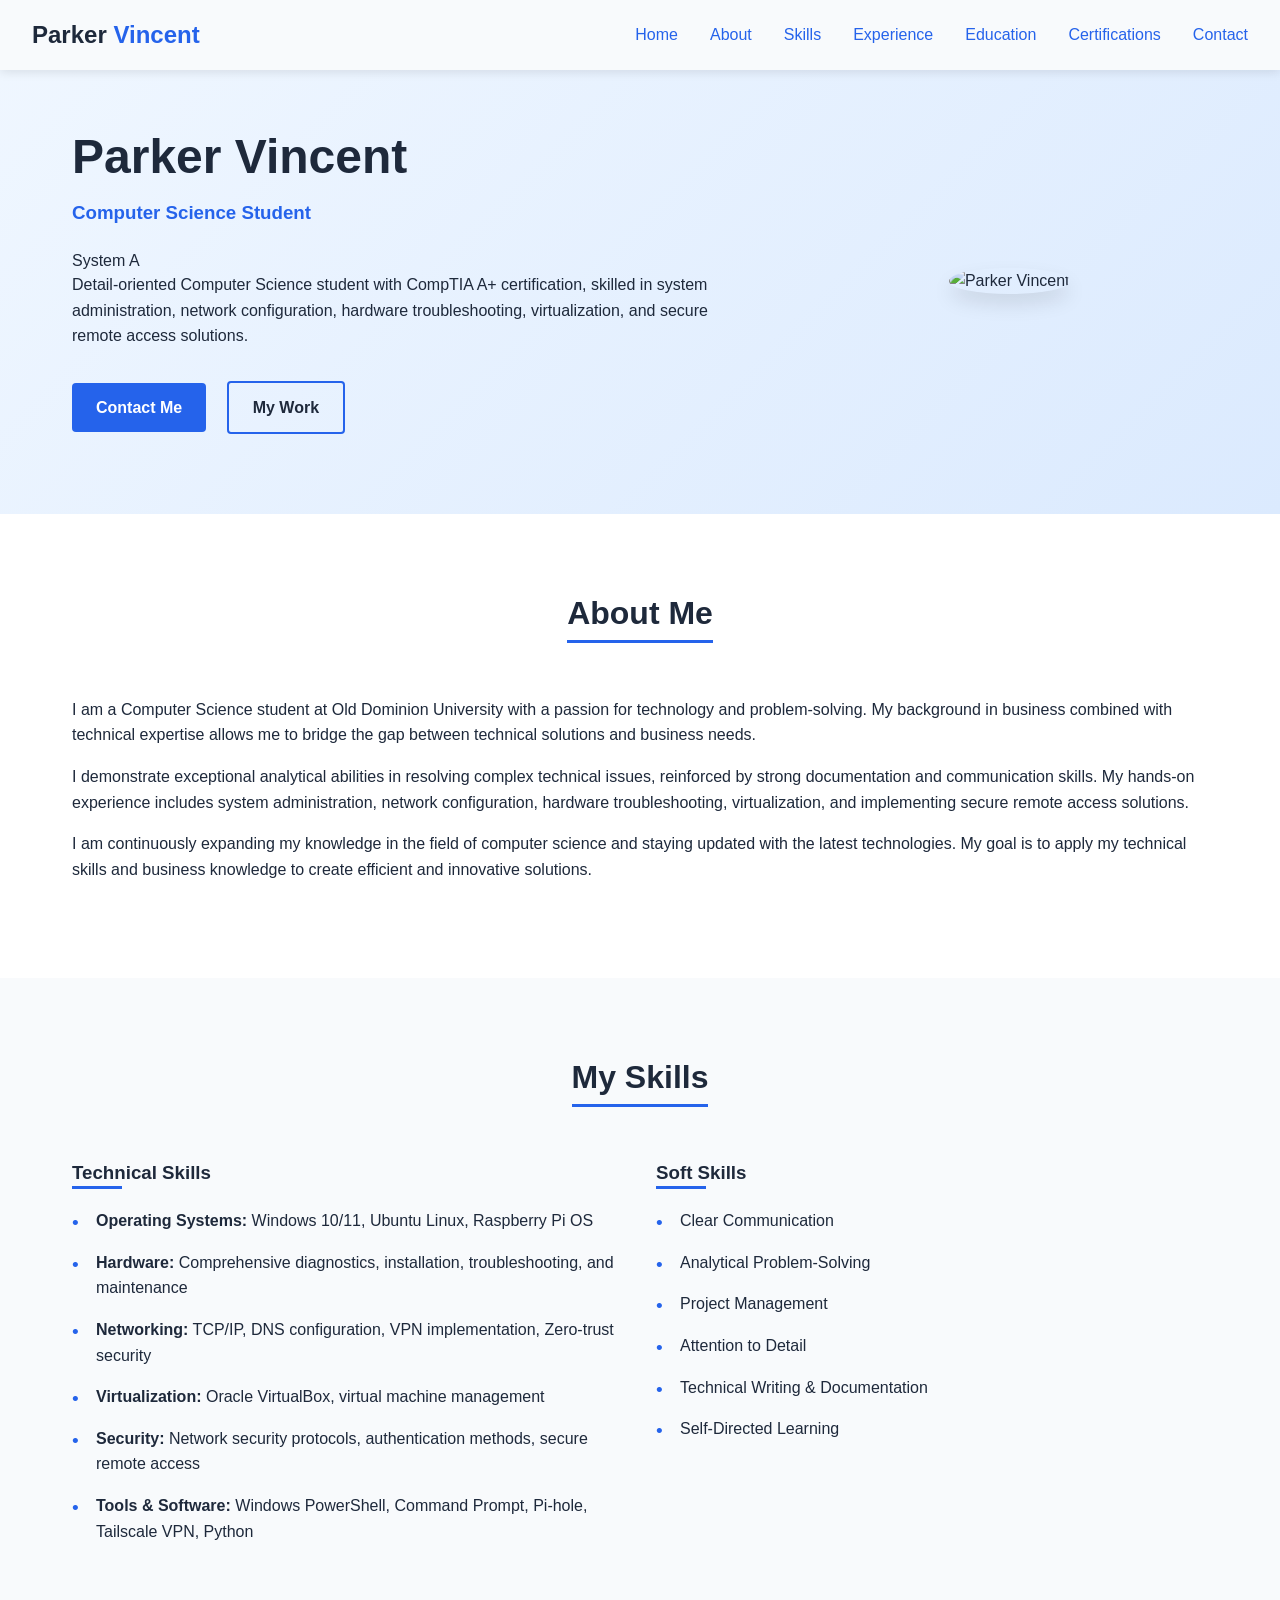
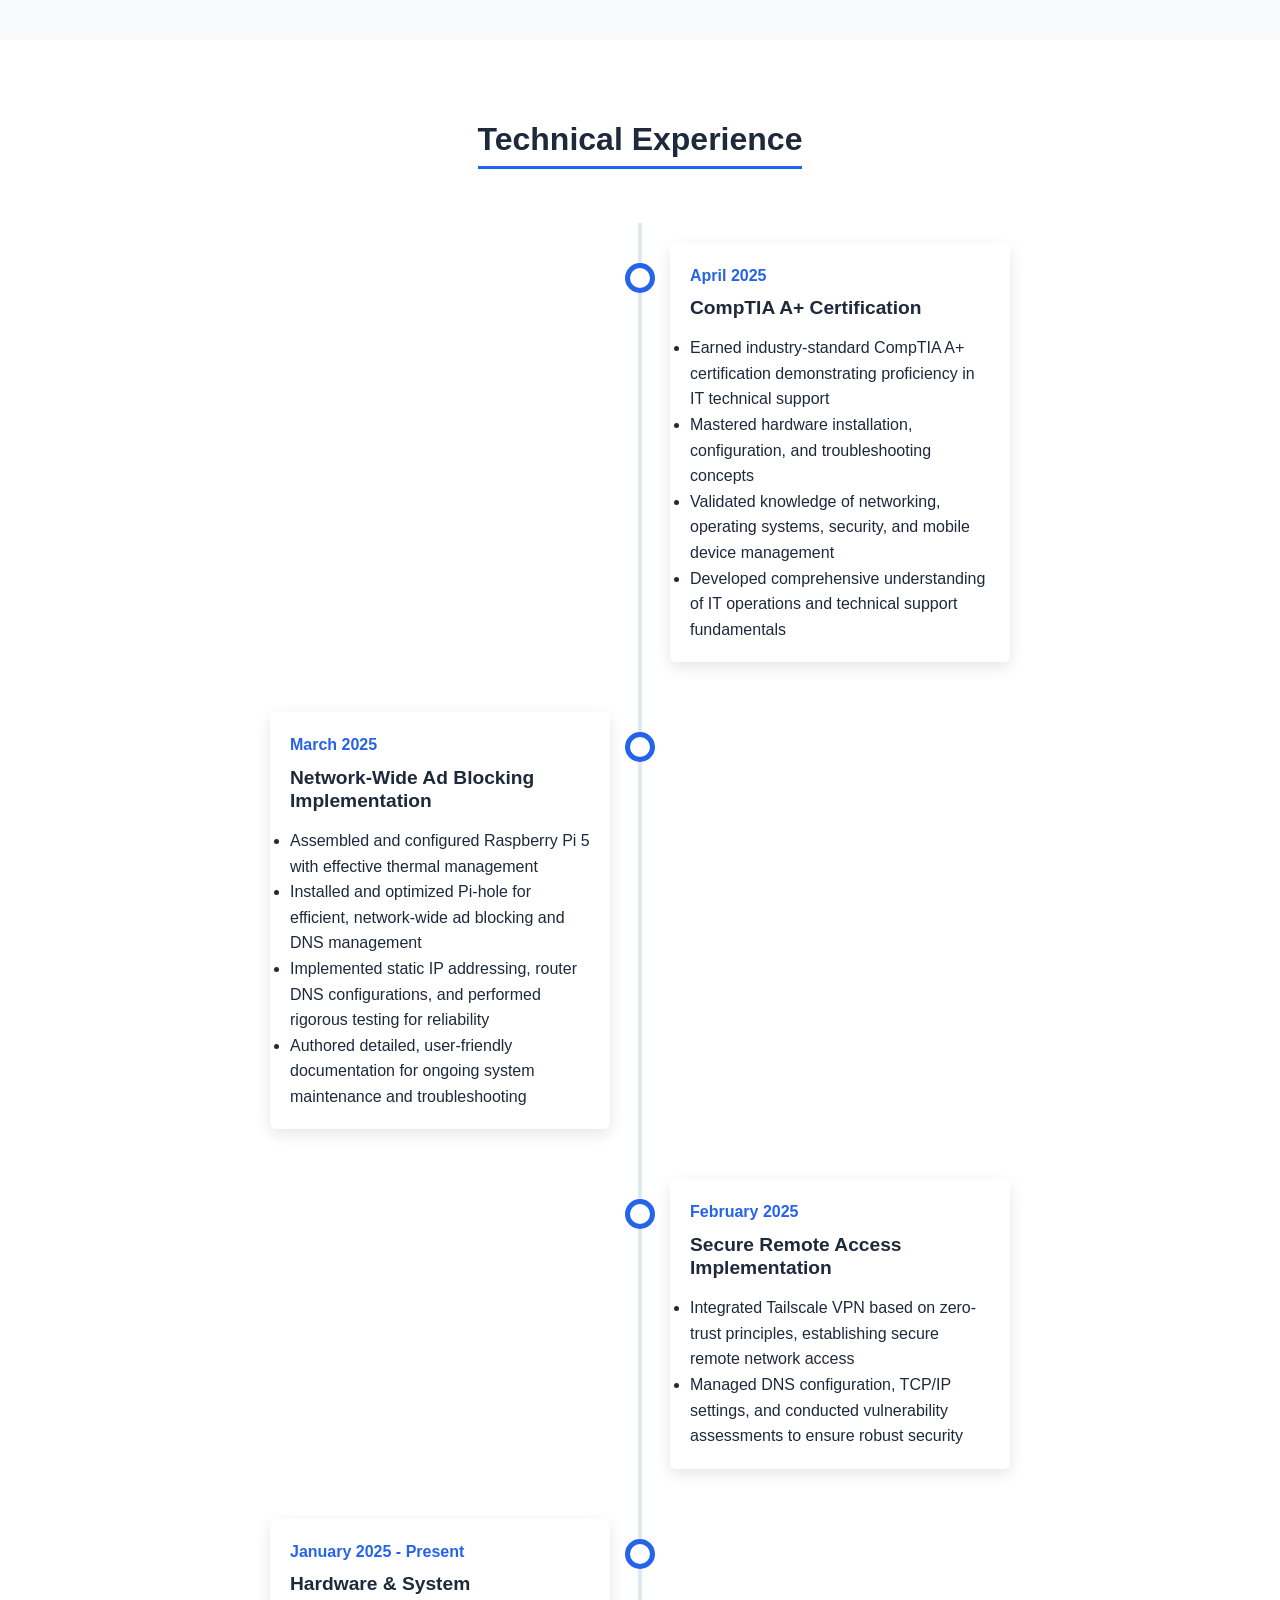
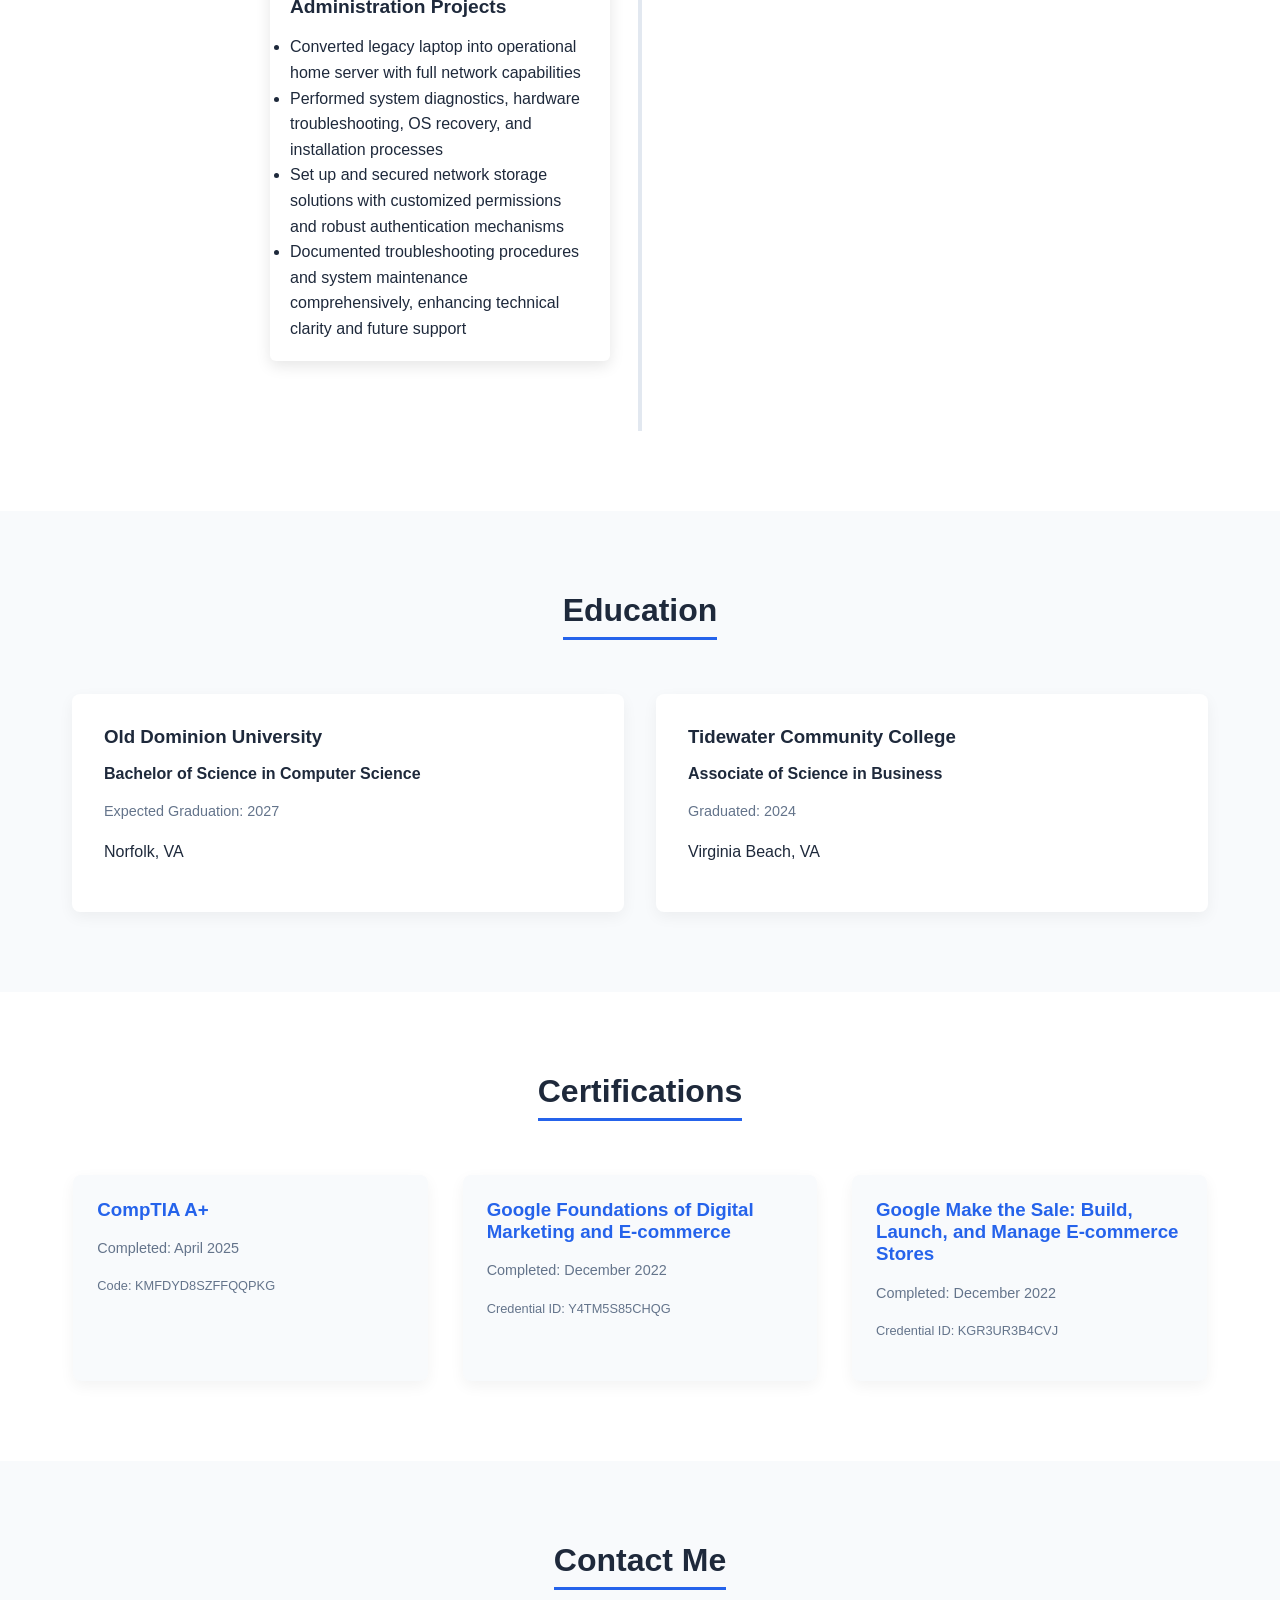
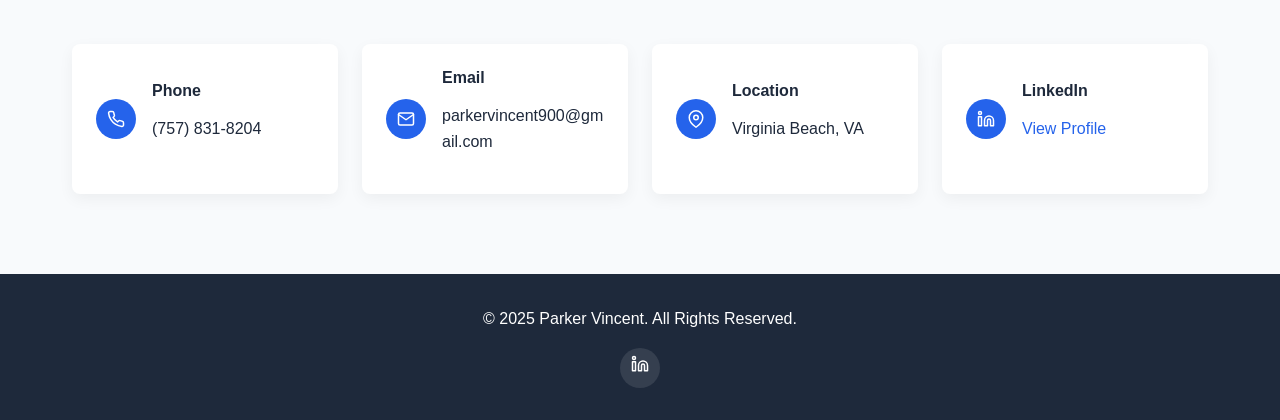
==== commit 4fefc534: "Update index.html" ====
--- a/index.html
+++ b/index.html
@@ -259,7 +259,7 @@
             font-size: 1.2rem;
         }
         
-        /* Experience/Projects Section - COMPLETELY REVISED */
+        /* Experience/Projects Section */
         .experience {
             background-color: white;
         }
@@ -319,7 +319,7 @@
             margin: 0 30px;
         }
         
-        /* Circle markers - UPDATED: Made larger */
+        /* Circle markers */
         .timeline-circle {
             position: absolute;
             width: 30px;
@@ -442,25 +442,35 @@
             color: var(--gray);
         }
         
-        /* Contact Section */
+        /* Contact Section - UPDATED */
         .contact {
             background-color: var(--light);
         }
         
-        .contact-container {
+        /* Updated Contact Info Section - horizontal cards with removed form */
+        .contact-info {
             display: flex;
-            justify-content: space-between;
-            gap: 2rem;
-        }
-        
-        .contact-info {
-            flex: 0 0 calc(40% - 1rem);
+            flex-wrap: wrap;
+            justify-content: center;
+            gap: 1.5rem;
+            max-width: 1200px;
+            margin: 0 auto;
         }
         
         .contact-info-item {
+            flex: 1 1 200px;
             display: flex;
             align-items: center;
-            margin-bottom: 1.5rem;
+            background-color: white;
+            padding: 1.5rem;
+            border-radius: 8px;
+            box-shadow: 0 5px 15px rgba(0, 0, 0, 0.05);
+            transition: transform 0.3s;
+            max-width: 280px;
+        }
+        
+        .contact-info-item:hover {
+            transform: translateY(-5px);
         }
         
         .contact-info-icon {
@@ -473,32 +483,18 @@
             align-items: center;
             justify-content: center;
             color: white;
-        }
-        
-        .contact-form {
-            flex: 0 0 calc(60% - 1rem);
-        }
-        
-        .form-group {
-            margin-bottom: 1.5rem;
-        }
-        
-        .form-control {
+            flex-shrink: 0;
+        }
+        
+        /* New styles to fix email overflow */
+        .contact-info-content {
             width: 100%;
-            padding: 0.75rem;
-            border: 1px solid var(--light-gray);
-            border-radius: 4px;
-            transition: border-color 0.3s;
-        }
-        
-        .form-control:focus {
-            outline: none;
-            border-color: var(--primary);
-        }
-        
-        textarea.form-control {
-            min-height: 150px;
-            resize: vertical;
+            overflow: hidden;
+        }
+        
+        .email-address {
+            word-break: break-word;
+            overflow-wrap: break-word;
         }
         
         /* Footer */
@@ -579,14 +575,6 @@
             
             .mobile-menu {
                 display: block;
-            }
-            
-            .contact-container {
-                flex-direction: column;
-            }
-            
-            .contact-info, .contact-form {
-                flex: 0 0 100%;
             }
             
             .cert-item {
@@ -687,14 +675,13 @@
         </div>
     </section>
 
-    <!-- Experience/Projects Section - COMPLETELY REVISED -->
+    <!-- Experience/Projects Section -->
     <section id="experience" class="experience">
         <div class="container">
             <div class="section-title">
                 <h2>Technical Experience</h2>
             </div>
             <div class="timeline">
-                <!-- Timeline line is now an actual DOM element -->
                 <div class="timeline-line"></div>
                 
                 <div class="timeline-item">
@@ -708,7 +695,6 @@
                             <li>Developed comprehensive understanding of IT operations and technical support fundamentals</li>
                         </ul>
                     </div>
-                    <!-- Circle marker is now an actual DOM element -->
                     <div class="timeline-circle"></div>
                 </div>
                 
@@ -723,7 +709,6 @@
                             <li>Authored detailed, user-friendly documentation for ongoing system maintenance and troubleshooting</li>
                         </ul>
                     </div>
-                    <!-- Circle marker is now an actual DOM element -->
                     <div class="timeline-circle"></div>
                 </div>
                 
@@ -779,7 +764,7 @@
         </div>
     </section>
 
-    <!-- Certifications Section - UPDATED: Added links to certifications -->
+    <!-- Certifications Section -->
     <section id="certifications" class="certifications">
         <div class="container">
             <div class="section-title">
@@ -805,61 +790,59 @@
         </div>
     </section>
 
-    <!-- Contact Section -->
+    <!-- Contact Section - UPDATED with email fix -->
     <section id="contact" class="contact">
         <div class="container">
             <div class="section-title">
                 <h2>Contact Me</h2>
             </div>
-            <div class="contact-container">
-                <div class="contact-info">
-                    <div class="contact-info-item">
-                        <div class="contact-info-icon">
-                            <svg xmlns="http://www.w3.org/2000/svg" width="18" height="18" viewBox="0 0 24 24" fill="none" stroke="currentColor" stroke-width="2" stroke-linecap="round" stroke-linejoin="round">
-                                <path d="M22 16.92v3a2 2 0 0 1-2.18 2 19.79 19.79 0 0 1-8.63-3.07 19.5 19.5 0 0 1-6-6 19.79 19.79 0 0 1-3.07-8.67A2 2 0 0 1 4.11 2h3a2 2 0 0 1 2 1.72 12.84 12.84 0 0 0 .7 2.81 2 2 0 0 1-.45 2.11L8.09 9.91a16 16 0 0 0 6 6l1.27-1.27a2 2 0 0 1 2.11-.45 12.84 12.84 0 0 0 2.81.7A2 2 0 0 1 22 16.92z"></path>
-                            </svg>
-                        </div>
-                        <div class="contact-info-content">
-                            <h4>Phone</h4>
-                            <p>(757) 831-8204</p>
-                        </div>
-                    </div>
-                    <div class="contact-info-item">
-                        <div class="contact-info-icon">
-                            <svg xmlns="http://www.w3.org/2000/svg" width="18" height="18" viewBox="0 0 24 24" fill="none" stroke="currentColor" stroke-width="2" stroke-linecap="round" stroke-linejoin="round">
-                                <path d="M4 4h16c1.1 0 2 .9 2 2v12c0 1.1-.9 2-2 2H4c-1.1 0-2-.9-2-2V6c0-1.1.9-2 2-2z"></path>
-                                <polyline points="22,6 12,13 2,6"></polyline>
-                            </svg>
-                        </div>
-                        <div class="contact-info-content">
-                            <h4>Email</h4>
-                            <p>parkervincent900@gmail.com</p>
-                        </div>
-                    </div>
-                    <div class="contact-info-item">
-                        <div class="contact-info-icon">
-                            <svg xmlns="http://www.w3.org/2000/svg" width="18" height="18" viewBox="0 0 24 24" fill="none" stroke="currentColor" stroke-width="2" stroke-linecap="round" stroke-linejoin="round">
-                                <path d="M21 10c0 7-9 13-9 13s-9-6-9-13a9 9 0 0 1 18 0z"></path>
-                                <circle cx="12" cy="10" r="3"></circle>
-                            </svg>
-                        </div>
-                        <div class="contact-info-content">
-                            <h4>Location</h4>
-                            <p>Virginia Beach, VA</p>
-                        </div>
-                    </div>
-                    <div class="contact-info-item">
-                        <div class="contact-info-icon">
-                            <svg xmlns="http://www.w3.org/2000/svg" width="18" height="18" viewBox="0 0 24 24" fill="none" stroke="currentColor" stroke-width="2" stroke-linecap="round" stroke-linejoin="round">
-                                <path d="M16 8a6 6 0 0 1 6 6v7h-4v-7a2 2 0 0 0-2-2 2 2 0 0 0-2 2v7h-4v-7a6 6 0 0 1 6-6z"></path>
-                                <rect x="2" y="9" width="4" height="12"></rect>
-                                <circle cx="4" cy="4" r="2"></circle>
-                            </svg>
-                        </div>
-                        <div class="contact-info-content">
-                            <h4>LinkedIn</h4>
-                            <p><a href="https://www.linkedin.com/in/parker-vincent-aa245a236/" target="_blank">View Profile</a></p>
-                        </div>
+            <div class="contact-info">
+                <div class="contact-info-item">
+                    <div class="contact-info-icon">
+                        <svg xmlns="http://www.w3.org/2000/svg" width="18" height="18" viewBox="0 0 24 24" fill="none" stroke="currentColor" stroke-width="2" stroke-linecap="round" stroke-linejoin="round">
+                            <path d="M22 16.92v3a2 2 0 0 1-2.18 2 19.79 19.79 0 0 1-8.63-3.07 19.5 19.5 0 0 1-6-6 19.79 19.79 0 0 1-3.07-8.67A2 2 0 0 1 4.11 2h3a2 2 0 0 1 2 1.72 12.84 12.84 0 0 0 .7 2.81 2 2 0 0 1-.45 2.11L8.09 9.91a16 16 0 0 0 6 6l1.27-1.27a2 2 0 0 1 2.11-.45 12.84 12.84 0 0 0 2.81.7A2 2 0 0 1 22 16.92z"></path>
+                        </svg>
+                    </div>
+                    <div class="contact-info-content">
+                        <h4>Phone</h4>
+                        <p>(757) 831-8204</p>
+                    </div>
+                </div>
+                <div class="contact-info-item">
+                    <div class="contact-info-icon">
+                        <svg xmlns="http://www.w3.org/2000/svg" width="18" height="18" viewBox="0 0 24 24" fill="none" stroke="currentColor" stroke-width="2" stroke-linecap="round" stroke-linejoin="round">
+                            <path d="M4 4h16c1.1 0 2 .9 2 2v12c0 1.1-.9 2-2 2H4c-1.1 0-2-.9-2-2V6c0-1.1.9-2 2-2z"></path>
+                            <polyline points="22,6 12,13 2,6"></polyline>
+                        </svg>
+                    </div>
+                    <div class="contact-info-content">
+                        <h4>Email</h4>
+                        <p class="email-address">parkervincent900@gmail.com</p>
+                    </div>
+                </div>
+                <div class="contact-info-item">
+                    <div class="contact-info-icon">
+                        <svg xmlns="http://www.w3.org/2000/svg" width="18" height="18" viewBox="0 0 24 24" fill="none" stroke="currentColor" stroke-width="2" stroke-linecap="round" stroke-linejoin="round">
+                            <path d="M21 10c0 7-9 13-9 13s-9-6-9-13a9 9 0 0 1 18 0z"></path>
+                            <circle cx="12" cy="10" r="3"></circle>
+                        </svg>
+                    </div>
+                    <div class="contact-info-content">
+                        <h4>Location</h4>
+                        <p>Virginia Beach, VA</p>
+                    </div>
+                </div>
+                <div class="contact-info-item">
+                    <div class="contact-info-icon">
+                        <svg xmlns="http://www.w3.org/2000/svg" width="18" height="18" viewBox="0 0 24 24" fill="none" stroke="currentColor" stroke-width="2" stroke-linecap="round" stroke-linejoin="round">
+                            <path d="M16 8a6 6 0 0 1 6 6v7h-4v-7a2 2 0 0 0-2-2 2 2 0 0 0-2 2v7h-4v-7a6 6 0 0 1 6-6z"></path>
+                            <rect x="2" y="9" width="4" height="12"></rect>
+                            <circle cx="4" cy="4" r="2"></circle>
+                        </svg>
+                    </div>
+                    <div class="contact-info-content">
+                        <h4>LinkedIn</h4>
+                        <p><a href="https://www.linkedin.com/in/parker-vincent-aa245a236/" target="_blank">View Profile</a></p>
                     </div>
                 </div>
             </div>
@@ -963,8 +946,6 @@
         
         // Check on scroll
         window.addEventListener('scroll', showTimelineItems);
-        
-        // Form Submission - REMOVED as contact form has been removed
         
         // Smooth Scrolling for Navigation
         document.querySelectorAll('a[href^="#"]').forEach(anchor => {
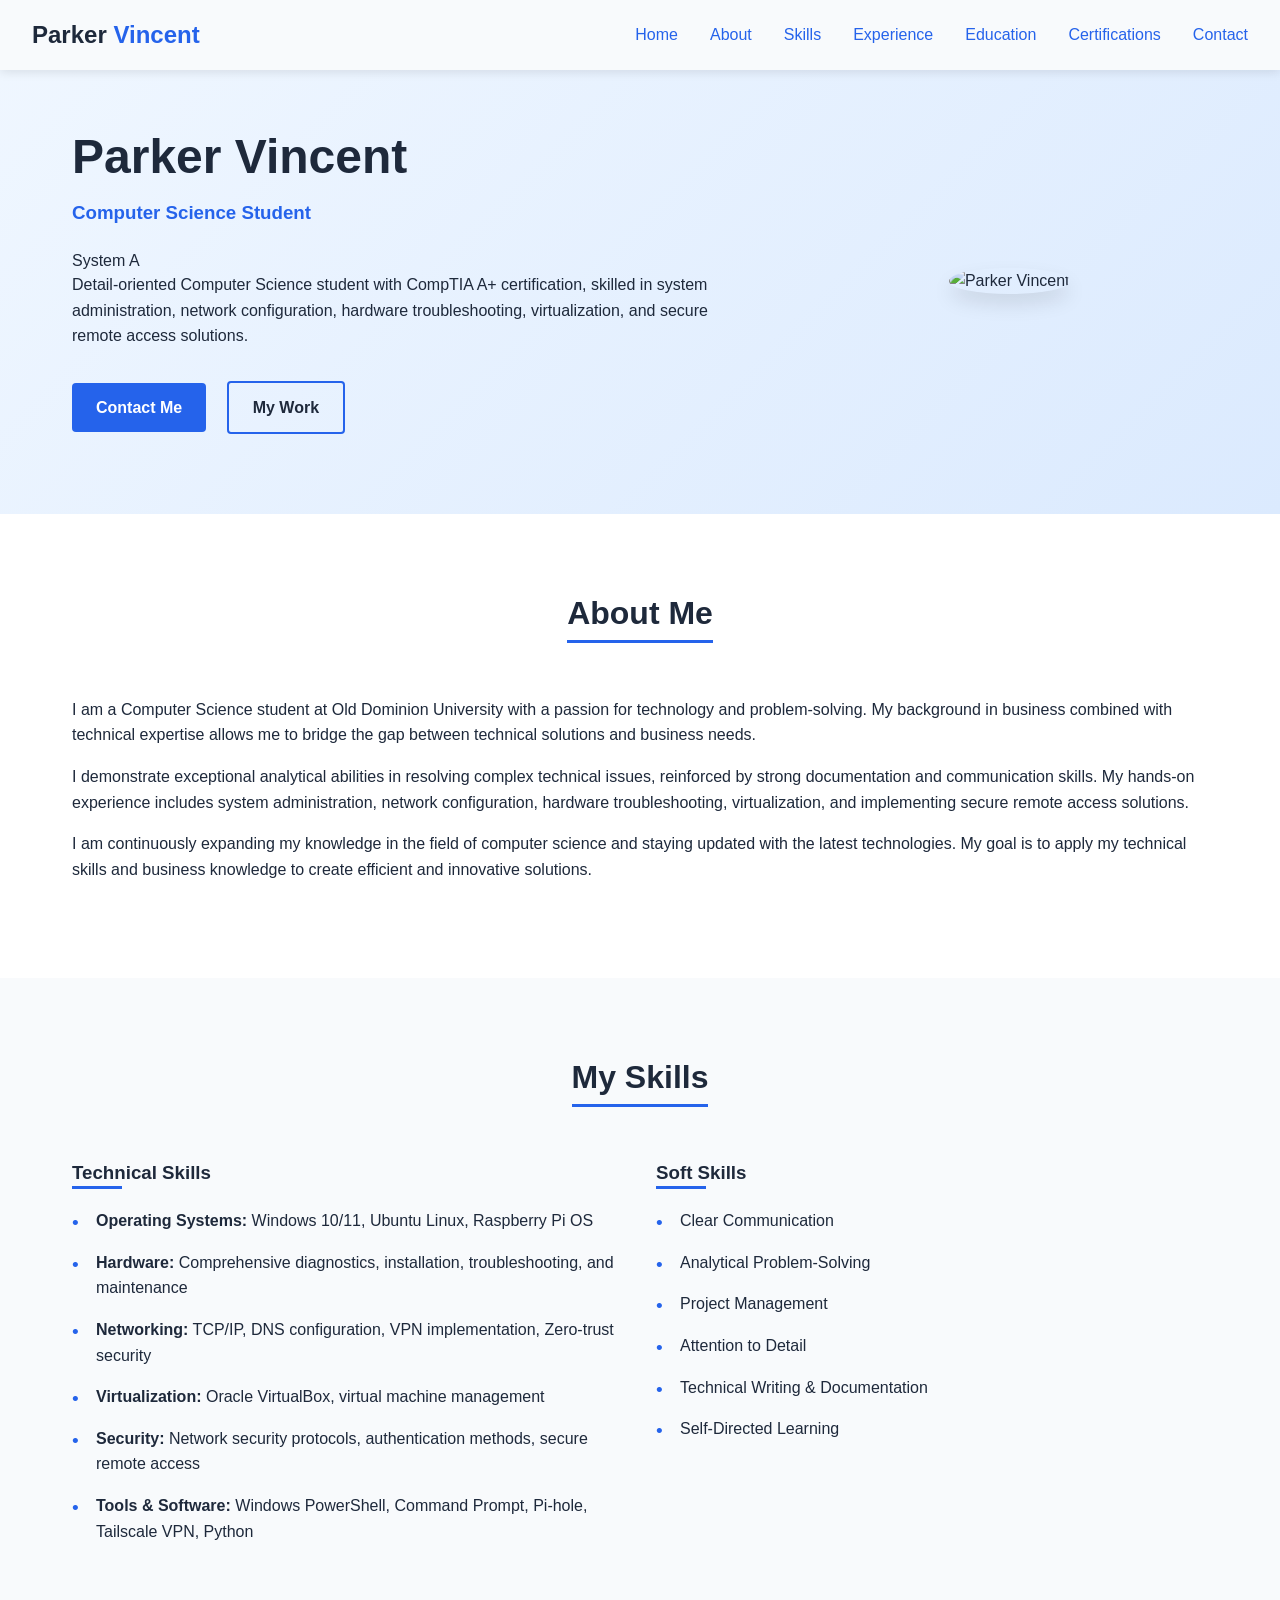
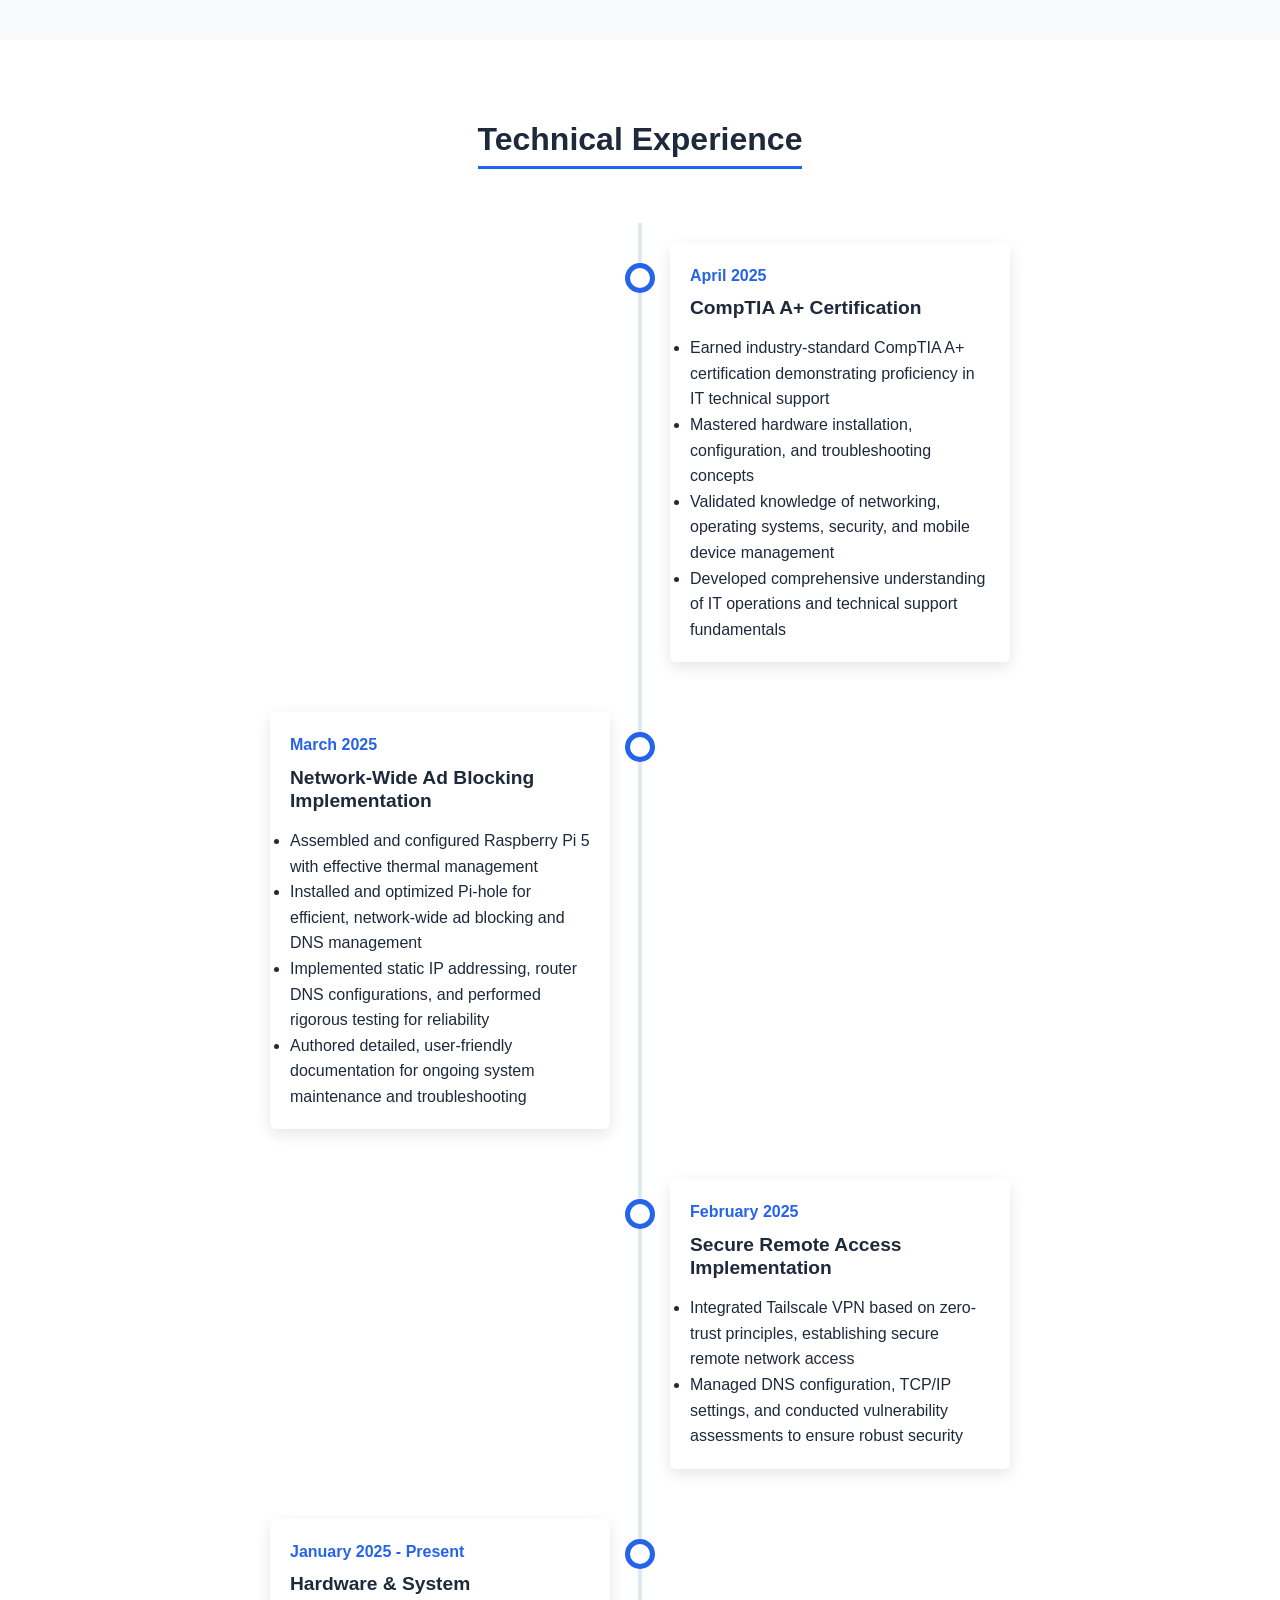
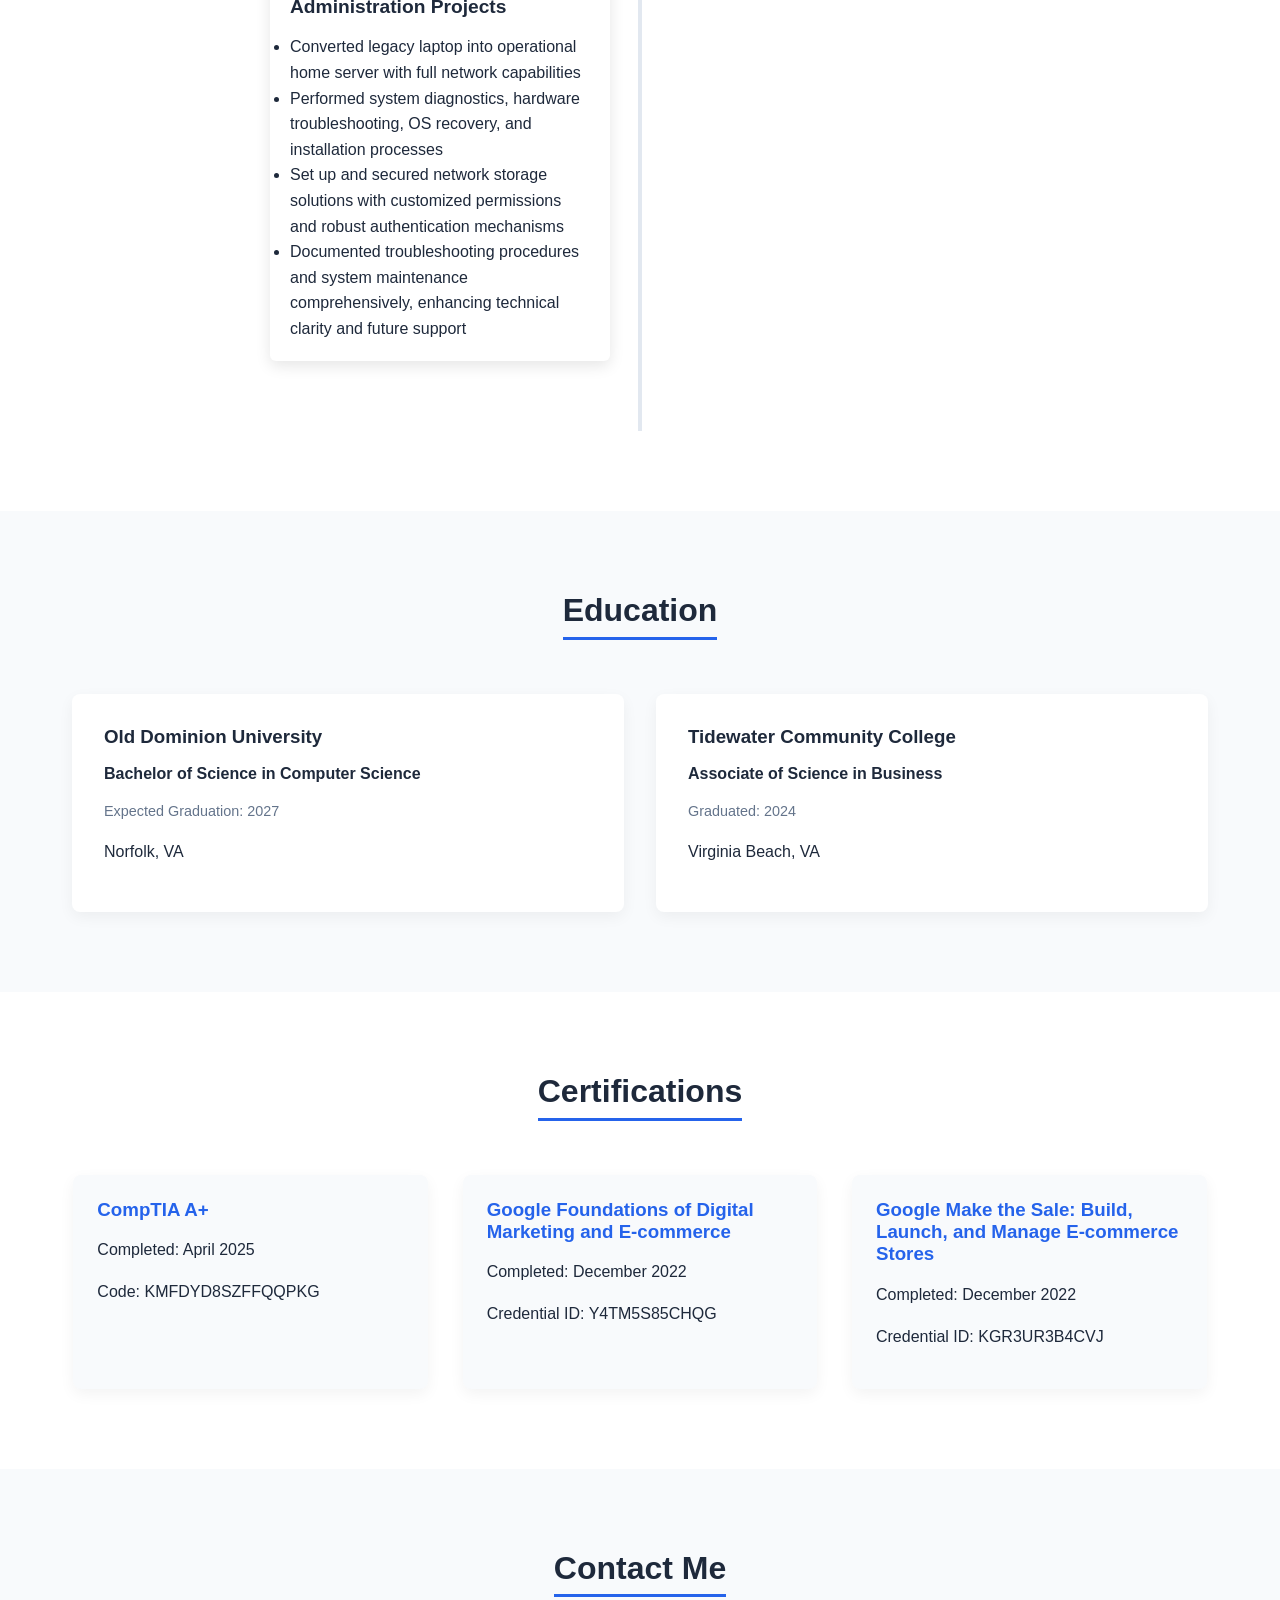
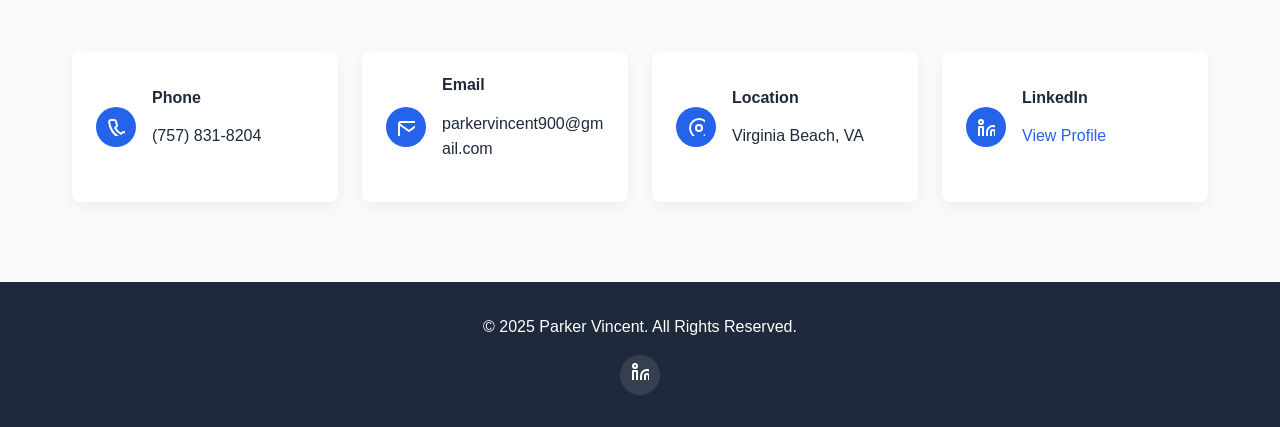
==== commit c9e396ff: "Update index.html" ====
--- a/index.html
+++ b/index.html
@@ -1,969 +1,936 @@
 <!DOCTYPE html>
 <html lang="en">
 <head>
-    <meta charset="UTF-8">
-    <meta name="viewport" content="width=device-width, initial-scale=1.0">
-    <title>Parker Vincent - Portfolio</title>
-    <style>
-        /* Base Styles */
-        :root {
-            --primary: #2563eb;
-            --secondary: #1e40af;
-            --dark: #1e293b;
-            --light: #f8fafc;
-            --accent: #3b82f6;
-            --gray: #64748b;
-            --light-gray: #e2e8f0;
-        }
-        
-        * {
-            margin: 0;
-            padding: 0;
-            box-sizing: border-box;
-            font-family: 'Segoe UI', Tahoma, Geneva, Verdana, sans-serif;
-        }
-        
-        html {
-            scroll-behavior: smooth;
-        }
-        
-        body {
-            line-height: 1.6;
-            color: var(--dark);
-            background-color: var(--light);
-        }
-        
-        .container {
-            width: 100%;
-            max-width: 1200px;
-            margin: 0 auto;
-            padding: 0 2rem;
-        }
-        
-        section {
-            padding: 5rem 0;
-        }
-        
-        h1, h2, h3, h4 {
-            margin-bottom: 1rem;
-            font-weight: 700;
-            line-height: 1.2;
-        }
-        
-        p {
-            margin-bottom: 1rem;
-        }
-        
-        a {
-            color: var(--primary);
-            text-decoration: none;
-            transition: color 0.3s;
-        }
-        
-        a:hover {
-            color: var(--secondary);
-        }
-        
-        .btn {
-            display: inline-block;
-            padding: 0.75rem 1.5rem;
-            background-color: var(--primary);
-            color: white;
-            border-radius: 4px;
-            font-weight: 600;
-            transition: all 0.3s;
-        }
-        
-        .btn:hover {
-            background-color: var(--secondary);
-            color: white;
-            transform: translateY(-2px);
-        }
-        
-        .section-title {
-            text-align: center;
-            margin-bottom: 3rem;
-        }
-        
-        .section-title h2 {
-            display: inline-block;
-            font-size: 2rem;
-            position: relative;
-        }
-        
-        .section-title h2::after {
-            content: '';
-            position: absolute;
-            bottom: -10px;
-            left: 0;
-            width: 100%;
-            height: 3px;
-            background-color: var(--primary);
-        }
-        
-        .text-center {
-            text-align: center;
-        }
-        
-        /* Header */
-        header {
-            position: fixed;
-            top: 0;
-            left: 0;
-            width: 100%;
-            background-color: var(--light);
-            box-shadow: 0 2px 10px rgba(0, 0, 0, 0.1);
-            z-index: 100;
-            transition: all 0.3s;
-        }
-        
-        header.scrolled {
-            padding: 0.5rem 0;
-        }
-        
-        .header-container {
-            display: flex;
-            justify-content: space-between;
-            align-items: center;
-            padding: 1rem 2rem;
-        }
-        
-        .logo {
-            font-size: 1.5rem;
-            font-weight: 700;
-            color: var(--dark);
-        }
-        
-        .logo span {
-            color: var(--primary);
-        }
-        
-        .nav-list {
-            display: flex;
-            list-style: none;
-        }
-        
-        .nav-item {
-            margin-left: 2rem;
-        }
-        
-        .mobile-menu {
-            display: none;
-            cursor: pointer;
-        }
-        
-        /* Hero Section */
-        .hero {
-            padding: 8rem 0 5rem;
-            background: linear-gradient(135deg, #f0f7ff 0%, #dbeafe 100%);
-            position: relative;
-            overflow: hidden;
-        }
-        
-        .hero-content {
-            display: flex;
-            align-items: center;
-            justify-content: space-between;
-        }
-        
-        .hero-text {
-            flex: 0 0 60%;
-        }
-        
-        .hero-image {
-            flex: 0 0 35%;
-            text-align: center;
-        }
-        
-        .hero-image img {
-            width: 100%;
-            max-width: 300px;
-            border-radius: 50%;
-            box-shadow: 0 10px 20px rgba(0, 0, 0, 0.1);
-        }
-        
-        .hero h1 {
-            font-size: 3rem;
-            margin-bottom: 1rem;
-        }
-        
-        .hero h3 {
-            color: var(--primary);
-            margin-bottom: 1.5rem;
-        }
-        
-        .hero-btns {
-            margin-top: 2rem;
-        }
-        
-        .hero-btns .btn:first-child {
-            margin-right: 1rem;
-        }
-        
-        .typing-text {
-            height: 1.5em;
-        }
-        
-        /* About Section */
-        .about {
-            background-color: white;
-        }
-        
-        /* Skills Section */
-        .skills {
-            background-color: var(--light);
-        }
-        
-        .skills-container {
-            display: flex;
-            flex-wrap: wrap;
-            justify-content: space-between;
-            gap: 2rem;
-        }
-        
-        .skill-category {
-            flex: 0 0 calc(50% - 1rem);
-        }
-        
-        .skill-category h3 {
-            margin-bottom: 1.5rem;
-            display: inline-block;
-            position: relative;
-        }
-        
-        .skill-category h3::after {
-            content: '';
-            position: absolute;
-            bottom: -5px;
-            left: 0;
-            width: 50px;
-            height: 3px;
-            background-color: var(--primary);
-        }
-        
-        .skill-list {
-            list-style: none;
-        }
-        
-        .skill-item {
-            margin-bottom: 1rem;
-            padding-left: 1.5rem;
-            position: relative;
-        }
-        
-        .skill-item::before {
-            content: '•';
-            position: absolute;
-            left: 0;
-            color: var(--primary);
-            font-size: 1.2rem;
-        }
-        
-        /* Experience/Projects Section */
-        .experience {
-            background-color: white;
-        }
-        
-        .timeline {
-            position: relative;
-            max-width: 800px;
-            margin: 0 auto;
-            padding: 20px 0;
-        }
-        
-        /* Timeline middle line */
-        .timeline-line {
-            position: absolute;
-            top: 0;
-            bottom: 0;
-            width: 4px;
-            background-color: var(--light-gray);
-            left: 50%;
-            transform: translateX(-50%);
-        }
-        
-        .timeline-item {
-            display: flex;
-            align-items: flex-start;
-            margin-bottom: 50px;
-            opacity: 0;
-            transform: translateY(20px);
-            transition: all 0.5s;
-            position: relative;
-        }
-        
-        .timeline-item.animate {
-            opacity: 1;
-            transform: translateY(0);
-        }
-        
-        /* Left side items */
-        .timeline-item:nth-child(odd) {
-            justify-content: flex-end;
-            padding-right: 50%;
-        }
-        
-        /* Right side items */
-        .timeline-item:nth-child(even) {
-            justify-content: flex-start;
-            padding-left: 50%;
-        }
-        
-        .timeline-content {
-            width: 90%;
-            padding: 20px;
-            background-color: white;
-            border-radius: 6px;
-            box-shadow: 0 5px 15px rgba(0, 0, 0, 0.1);
-            position: relative;
-            margin: 0 30px;
-        }
-        
-        /* Circle markers */
-        .timeline-circle {
-            position: absolute;
-            width: 30px;
-            height: 30px;
-            background-color: white;
-            border: 5px solid var(--primary);
-            border-radius: 50%;
-            top: 20px;
-            z-index: 10;
-            left: 50%;
-            transform: translateX(-50%);
-        }
-        
-        .timeline-date {
-            font-weight: 600;
-            color: var(--primary);
-            margin-bottom: 0.5rem;
-        }
-        
-        .timeline-title {
-            font-size: 1.2rem;
-            margin-bottom: 1rem;
-        }
-        
-        /* Responsive styles for timeline */
-        @media (max-width: 992px) {
-            .timeline-line {
-                left: 20px;
-            }
-            
-            .timeline-circle {
-                left: 20px;
-                transform: none;
-                margin-left: 0;
-            }
-            
-            .timeline-item {
-                width: 100%;
-                padding-left: 50px !important;
-                padding-right: 0 !important;
-                justify-content: flex-start !important;
-            }
-            
-            .timeline-content {
-                width: 100%;
-                margin-left: 30px;
-                margin-right: 0;
-            }
-            
-            /* Ensure first timeline item's circle aligns with the line */
-            .timeline-item:first-child .timeline-circle {
-                top: 0;
-            }
-        }
-        
-        /* Education Section */
-        .education {
-            background-color: var(--light);
-        }
-        
-        .education-container {
-            display: flex;
-            flex-wrap: wrap;
-            justify-content: space-around;
-            gap: 2rem;
-        }
-        
-        .education-item {
-            flex: 0 0 calc(50% - 1rem);
-            background-color: white;
-            padding: 2rem;
-            border-radius: 8px;
-            box-shadow: 0 5px 15px rgba(0, 0, 0, 0.05);
-            transition: transform 0.3s;
-        }
-        
-        .education-item:hover {
-            transform: translateY(-5px);
-        }
-        
-        .education-period {
-            color: var(--gray);
-            font-size: 0.9rem;
-        }
-        
-        /* Certification Section */
-        .certifications {
-            background-color: white;
-        }
-        
-        .cert-container {
-            display: flex;
-            flex-wrap: wrap;
-            justify-content: space-around;
-            gap: 2rem;
-        }
-        
-        .cert-item {
-            flex: 0 0 calc(33.333% - 1.5rem);
-            background-color: var(--light);
-            padding: 1.5rem;
-            border-radius: 8px;
-            box-shadow: 0 5px 15px rgba(0, 0, 0, 0.05);
-            transition: all 0.3s;
-        }
-        
-        .cert-item:hover {
-            transform: translateY(-5px);
-            box-shadow: 0 10px 20px rgba(0, 0, 0, 0.1);
-        }
-        
-        .cert-date {
-            color: var(--gray);
-            font-size: 0.9rem;
-        }
-        
-        .cert-id {
-            margin-top: 0.5rem;
-            font-size: 0.8rem;
-            color: var(--gray);
-        }
-        
-        /* Contact Section - UPDATED */
-        .contact {
-            background-color: var(--light);
-        }
-        
-        /* Updated Contact Info Section - horizontal cards with removed form */
-        .contact-info {
-            display: flex;
-            flex-wrap: wrap;
-            justify-content: center;
-            gap: 1.5rem;
-            max-width: 1200px;
-            margin: 0 auto;
-        }
-        
-        .contact-info-item {
-            flex: 1 1 200px;
-            display: flex;
-            align-items: center;
-            background-color: white;
-            padding: 1.5rem;
-            border-radius: 8px;
-            box-shadow: 0 5px 15px rgba(0, 0, 0, 0.05);
-            transition: transform 0.3s;
-            max-width: 280px;
-        }
-        
-        .contact-info-item:hover {
-            transform: translateY(-5px);
-        }
-        
-        .contact-info-icon {
-            margin-right: 1rem;
-            width: 40px;
-            height: 40px;
-            border-radius: 50%;
-            background-color: var(--primary);
-            display: flex;
-            align-items: center;
-            justify-content: center;
-            color: white;
-            flex-shrink: 0;
-        }
-        
-        /* New styles to fix email overflow */
-        .contact-info-content {
-            width: 100%;
-            overflow: hidden;
-        }
-        
-        .email-address {
-            word-break: break-word;
-            overflow-wrap: break-word;
-        }
-        
-        /* Footer */
-        footer {
-            background-color: var(--dark);
-            color: white;
-            padding: 2rem 0;
-            text-align: center;
-        }
-        
-        .social-links {
-            margin-top: 1rem;
-        }
-        
-        .social-links a {
-            display: inline-block;
-            margin: 0 0.5rem;
-            width: 40px;
-            height: 40px;
-            border-radius: 50%;
-            background-color: rgba(255, 255, 255, 0.1);
-            color: white;
-            line-height: 40px;
-            transition: all 0.3s;
-        }
-        
-        .social-links a:hover {
-            background-color: var(--primary);
-            transform: translateY(-3px);
-        }
-        
-        /* Responsive Styles */
-        @media (max-width: 992px) {
-            .hero-content {
-                flex-direction: column-reverse;
-                text-align: center;
-            }
-            
-            .hero-text, .hero-image {
-                flex: 0 0 100%;
-            }
-            
-            .hero-image {
-                margin-bottom: 2rem;
-            }
-            
-            .skill-category, .education-item {
-                flex: 0 0 100%;
-            }
-            
-            .cert-item {
-                flex: 0 0 calc(50% - 1rem);
-            }
-        }
-        
-        @media (max-width: 768px) {
-            .nav-list {
-                position: fixed;
-                top: 0;
-                right: -100%;
-                width: 250px;
-                height: 100vh;
-                background-color: white;
-                flex-direction: column;
-                align-items: center;
-                justify-content: center;
-                transition: all 0.5s;
-                box-shadow: -2px 0 10px rgba(0, 0, 0, 0.1);
-            }
-            
-            .nav-list.active {
-                right: 0;
-            }
-            
-            .nav-item {
-                margin: 1rem 0;
-            }
-            
-            .mobile-menu {
-                display: block;
-            }
-            
-            .cert-item {
-                flex: 0 0 100%;
-            }
-        }
-    </style>
+  <meta charset="UTF-8">
+  <meta name="viewport" content="width=device-width, initial-scale=1.0">
+  <title>Parker Vincent - Portfolio</title>
+  <style>
+    /* Base Styles */
+    :root {
+      --primary: #2563eb;
+      --secondary: #1e40af;
+      --dark: #1e293b;
+      --light: #f8fafc;
+      --accent: #3b82f6;
+      --gray: #64748b;
+      --light-gray: #e2e8f0;
+    }
+
+    * {
+      margin: 0;
+      padding: 0;
+      box-sizing: border-box;
+      font-family: 'Segoe UI', Tahoma, Geneva, Verdana, sans-serif;
+    }
+
+    html {
+      scroll-behavior: smooth;
+    }
+
+    body {
+      line-height: 1.6;
+      color: var(--dark);
+      background-color: var(--light);
+    }
+
+    .container {
+      width: 100%;
+      max-width: 1200px;
+      margin: 0 auto;
+      padding: 0 2rem;
+    }
+
+    section {
+      padding: 5rem 0;
+    }
+
+    h1, h2, h3, h4 {
+      margin-bottom: 1rem;
+      font-weight: 700;
+      line-height: 1.2;
+    }
+
+    p {
+      margin-bottom: 1rem;
+    }
+
+    a {
+      color: var(--primary);
+      text-decoration: none;
+      transition: color 0.3s;
+    }
+
+    a:hover {
+      color: var(--secondary);
+    }
+
+    .btn {
+      display: inline-block;
+      padding: 0.75rem 1.5rem;
+      background-color: var(--primary);
+      color: white;
+      border-radius: 4px;
+      font-weight: 600;
+      transition: all 0.3s;
+    }
+
+    .btn:hover {
+      background-color: var(--secondary);
+      color: white;
+      transform: translateY(-2px);
+    }
+
+    .section-title {
+      text-align: center;
+      margin-bottom: 3rem;
+    }
+
+    .section-title h2 {
+      display: inline-block;
+      font-size: 2rem;
+      position: relative;
+    }
+
+    .section-title h2::after {
+      content: '';
+      position: absolute;
+      bottom: -10px;
+      left: 0;
+      width: 100%;
+      height: 3px;
+      background-color: var(--primary);
+    }
+
+    .text-center {
+      text-align: center;
+    }
+
+    /* Header */
+    header {
+      position: fixed;
+      top: 0;
+      left: 0;
+      width: 100%;
+      background-color: var(--light);
+      box-shadow: 0 2px 10px rgba(0, 0, 0, 0.1);
+      z-index: 100;
+      transition: all 0.3s;
+    }
+
+    header.scrolled {
+      padding: 0.5rem 0;
+    }
+
+    .header-container {
+      display: flex;
+      justify-content: space-between;
+      align-items: center;
+      padding: 1rem 2rem;
+    }
+
+    .logo {
+      font-size: 1.5rem;
+      font-weight: 700;
+      color: var(--dark);
+    }
+
+    .logo span {
+      color: var(--primary);
+    }
+
+    .nav-list {
+      display: flex;
+      list-style: none;
+    }
+
+    .nav-item {
+      margin-left: 2rem;
+    }
+
+    .mobile-menu {
+      display: none;
+      cursor: pointer;
+    }
+
+    /* Hero Section */
+    .hero {
+      padding: 8rem 0 5rem;
+      background: linear-gradient(135deg, #f0f7ff 0%, #dbeafe 100%);
+      position: relative;
+      overflow: hidden;
+    }
+
+    .hero-content {
+      display: flex;
+      align-items: center;
+      justify-content: space-between;
+    }
+
+    .hero-text {
+      flex: 0 0 60%;
+    }
+
+    .hero-image {
+      flex: 0 0 35%;
+      text-align: center;
+    }
+
+    .hero-image img {
+      width: 100%;
+      max-width: 300px;
+      border-radius: 50%;
+      box-shadow: 0 10px 20px rgba(0, 0, 0, 0.1);
+    }
+
+    .hero h1 {
+      font-size: 3rem;
+      margin-bottom: 1rem;
+    }
+
+    .hero h3 {
+      color: var(--primary);
+      margin-bottom: 1.5rem;
+    }
+
+    .hero-btns {
+      margin-top: 2rem;
+    }
+
+    .hero-btns .btn:first-child {
+      margin-right: 1rem;
+    }
+
+    .typing-text {
+      height: 1.5em;
+    }
+
+    /* About Section */
+    .about {
+      background-color: white;
+    }
+
+    /* Skills Section */
+    .skills {
+      background-color: var(--light);
+    }
+
+    .skills-container {
+      display: flex;
+      flex-wrap: wrap;
+      justify-content: space-between;
+      gap: 2rem;
+    }
+
+    .skill-category {
+      flex: 0 0 calc(50% - 1rem);
+    }
+
+    .skill-category h3 {
+      margin-bottom: 1.5rem;
+      display: inline-block;
+      position: relative;
+    }
+
+    .skill-category h3::after {
+      content: '';
+      position: absolute;
+      bottom: -5px;
+      left: 0;
+      width: 50px;
+      height: 3px;
+      background-color: var(--primary);
+    }
+
+    .skill-list {
+      list-style: none;
+    }
+
+    .skill-item {
+      margin-bottom: 1rem;
+      padding-left: 1.5rem;
+      position: relative;
+    }
+
+    .skill-item::before {
+      content: '•';
+      position: absolute;
+      left: 0;
+      color: var(--primary);
+      font-size: 1.2rem;
+    }
+
+    /* Experience/Projects Section */
+    .experience {
+      background-color: white;
+    }
+
+    .timeline {
+      position: relative;
+      max-width: 800px;
+      margin: 0 auto;
+      padding: 20px 0;
+    }
+
+    /* Timeline middle line */
+    .timeline-line {
+      position: absolute;
+      top: 0;
+      bottom: 0;
+      width: 4px;
+      background-color: var(--light-gray);
+      left: 50%;
+      transform: translateX(-50%);
+    }
+
+    .timeline-item {
+      display: flex;
+      align-items: flex-start;
+      margin-bottom: 50px;
+      opacity: 0;
+      transform: translateY(20px);
+      transition: all 0.5s;
+      position: relative;
+    }
+
+    .timeline-item.animate {
+      opacity: 1;
+      transform: translateY(0);
+    }
+
+    /* Left side items */
+    .timeline-item:nth-child(odd) {
+      justify-content: flex-end;
+      padding-right: 50%;
+    }
+
+    /* Right side items */
+    .timeline-item:nth-child(even) {
+      justify-content: flex-start;
+      padding-left: 50%;
+    }
+
+    .timeline-content {
+      width: 90%;
+      padding: 20px;
+      background-color: white;
+      border-radius: 6px;
+      box-shadow: 0 5px 15px rgba(0, 0, 0, 0.1);
+      position: relative;
+      margin: 0 30px;
+    }
+
+    /* Circle markers */
+    .timeline-circle {
+      position: absolute;
+      width: 30px;
+      height: 30px;
+      background-color: white;
+      border: 5px solid var(--primary);
+      border-radius: 50%;
+      top: 20px;
+      z-index: 10;
+      left: 50%;
+      transform: translateX(-50%);
+    }
+
+    .timeline-date {
+      font-weight: 600;
+      color: var(--primary);
+      margin-bottom: 0.5rem;
+    }
+
+    .timeline-title {
+      font-size: 1.2rem;
+      margin-bottom: 1rem;
+    }
+
+    /* Responsive styles for timeline */
+    @media (max-width: 992px) {
+      .timeline-line {
+        left: 20px;
+      }
+
+      .timeline-circle {
+        left: 22px;
+        transform: translateX(-50%);
+        margin-left: 0;
+      }
+
+      .timeline-item {
+        width: 100%;
+        padding-left: 50px !important;
+        padding-right: 0 !important;
+        justify-content: flex-start !important;
+      }
+
+      .timeline-content {
+        width: 100%;
+        margin-left: 30px;
+        margin-right: 0;
+        padding: 30px;
+      }
+
+      /* Ensure first timeline item's circle aligns with the others */
+      .timeline-item:first-child .timeline-circle {
+        top: 20px;
+      }
+    }
+
+    /* Education Section */
+    .education {
+      background-color: var(--light);
+    }
+
+    .education-container {
+      display: flex;
+      flex-wrap: wrap;
+      justify-content: space-around;
+      gap: 2rem;
+    }
+
+    .education-item {
+      flex: 0 0 calc(50% - 1rem);
+      background-color: white;
+      padding: 2rem;
+      border-radius: 8px;
+      box-shadow: 0 5px 15px rgba(0, 0, 0, 0.05);
+      transition: transform 0.3s;
+    }
+
+    .education-item:hover {
+      transform: translateY(-5px);
+    }
+
+    .education-period {
+      color: var(--gray);
+      font-size: 0.9rem;
+    }
+
+    /* Certification Section */
+    .certifications {
+      background-color: white;
+    }
+
+    .cert-container {
+      display: flex;
+      flex-wrap: wrap;
+      justify-content: space-around;
+      gap: 2rem;
+    }
+
+    .cert-item {
+      flex: 0 0 calc(33.333% - 1.5rem);
+      background-color: var(--light);
+      padding: 1.5rem;
+      border-radius: 8px;
+      box-shadow: 0 5px 15px rgba(0, 0, 0, 0.05);
+      transition: all 0.3s;
+    }
+
+    .cert-item:hover {
+      transform: translateY(-5px);
+      box-shadow: 0 10px 20px rgba(0, 0, 0, 0.1);
+    }
+
+    /* Contact Section */
+    .contact {
+      background-color: var(--light);
+    }
+
+    .contact-info {
+      display: flex;
+      flex-wrap: wrap;
+      justify-content: center;
+      gap: 1.5rem;
+      max-width: 1200px;
+      margin: 0 auto;
+    }
+
+    .contact-info-item {
+      flex: 1 1 200px;
+      display: flex;
+      align-items: center;
+      background-color: white;
+      padding: 1.5rem;
+      border-radius: 8px;
+      box-shadow: 0 5px 15px rgba(0, 0, 0, 0.05);
+      transition: transform 0.3s;
+      max-width: 280px;
+    }
+
+    .contact-info-item:hover {
+      transform: translateY(-5px);
+    }
+
+    .contact-info-icon {
+      margin-right: 1rem;
+      width: 40px;
+      height: 40px;
+      border-radius: 50%;
+      background-color: var(--primary);
+      display: flex;
+      align-items: center;
+      justify-content: center;
+      color: white;
+      flex-shrink: 0;
+    }
+
+    .contact-info-content {
+      width: 100%;
+      overflow: hidden;
+    }
+
+    .email-address {
+      word-break: break-word;
+      overflow-wrap: break-word;
+    }
+
+    /* Footer */
+    footer {
+      background-color: var(--dark);
+      color: white;
+      padding: 2rem 0;
+      text-align: center;
+    }
+
+    .social-links {
+      margin-top: 1rem;
+    }
+
+    .social-links a {
+      display: inline-block;
+      margin: 0 0.5rem;
+      width: 40px;
+      height: 40px;
+      border-radius: 50%;
+      background-color: rgba(255, 255, 255, 0.1);
+      color: white;
+      line-height: 40px;
+      transition: all 0.3s;
+    }
+
+    .social-links a:hover {
+      background-color: var(--primary);
+      transform: translateY(-3px);
+    }
+
+    /* Responsive Styles */
+    @media (max-width: 992px) {
+      .hero-content {
+        flex-direction: column-reverse;
+        text-align: center;
+      }
+      .hero-text,
+      .hero-image {
+        flex: 0 0 100%;
+      }
+      .hero-image {
+        margin-bottom: 2rem;
+      }
+      .skill-category,
+      .education-item {
+        flex: 0 0 100%;
+      }
+      .cert-item {
+        flex: 0 0 calc(50% - 1rem);
+      }
+    }
+
+    @media (max-width: 768px) {
+      .nav-list {
+        position: fixed;
+        top: 0;
+        right: -100%;
+        width: 250px;
+        height: 100vh;
+        background-color: white;
+        flex-direction: column;
+        align-items: center;
+        justify-content: center;
+        transition: all 0.5s;
+        box-shadow: -2px 0 10px rgba(0, 0, 0, 0.1);
+      }
+      .nav-list.active {
+        right: 0;
+      }
+      .nav-item {
+        margin: 1rem 0;
+      }
+      .mobile-menu {
+        display: block;
+      }
+      .cert-item {
+        flex: 0 0 100%;
+      }
+    }
+  </style>
 </head>
 <body>
-    <!-- Header -->
-    <header id="header">
-        <div class="header-container">
-            <a href="#" class="logo">Parker <span>Vincent</span></a>
-            <div class="mobile-menu" id="mobile-menu">
-                <svg xmlns="http://www.w3.org/2000/svg" width="24" height="24" viewBox="0 0 24 24" fill="none" stroke="currentColor" stroke-width="2" stroke-linecap="round" stroke-linejoin="round">
-                    <line x1="3" y1="12" x2="21" y2="12"></line>
-                    <line x1="3" y1="6" x2="21" y2="6"></line>
-                    <line x1="3" y1="18" x2="21" y2="18"></line>
-                </svg>
-            </div>
-            <ul class="nav-list" id="nav-list">
-                <li class="nav-item"><a href="#home">Home</a></li>
-                <li class="nav-item"><a href="#about">About</a></li>
-                <li class="nav-item"><a href="#skills">Skills</a></li>
-                <li class="nav-item"><a href="#experience">Experience</a></li>
-                <li class="nav-item"><a href="#education">Education</a></li>
-                <li class="nav-item"><a href="#certifications">Certifications</a></li>
-                <li class="nav-item"><a href="#contact">Contact</a></li>
+  <!-- Header -->
+  <header id="header">
+    <div class="header-container">
+      <a href="#" class="logo">Parker <span>Vincent</span></a>
+      <div class="mobile-menu" id="mobile-menu">
+        <svg xmlns="http://www.w3.org/2000/svg" width="24" height="24" fill="none" stroke="currentColor" stroke-width="2" stroke-linecap="round" stroke-linejoin="round">
+          <line x1="3" y1="12" x2="21" y2="12"/>
+          <line x1="3" y1="6" x2="21" y2="6"/>
+          <line x1="3" y1="18" x2="21" y2="18"/>
+        </svg>
+      </div>
+      <ul class="nav-list" id="nav-list">
+        <li class="nav-item"><a href="#home">Home</a></li>
+        <li class="nav-item"><a href="#about">About</a></li>
+        <li class="nav-item"><a href="#skills">Skills</a></li>
+        <li class="nav-item"><a href="#experience">Experience</a></li>
+        <li class="nav-item"><a href="#education">Education</a></li>
+        <li class="nav-item"><a href="#certifications">Certifications</a></li>
+        <li class="nav-item"><a href="#contact">Contact</a></li>
+      </ul>
+    </div>
+  </header>
+
+  <!-- Hero Section -->
+  <section id="home" class="hero">
+    <div class="container">
+      <div class="hero-content">
+        <div class="hero-text">
+          <h1>Parker Vincent</h1>
+          <h3>Computer Science Student</h3>
+          <div class="typing-text" id="typing-text"></div>
+          <p>Detail-oriented Computer Science student with CompTIA A+ certification, skilled in system administration, network configuration, hardware troubleshooting, virtualization, and secure remote access solutions.</p>
+          <div class="hero-btns">
+            <a href="#contact" class="btn">Contact Me</a>
+            <a href="#experience" class="btn" style="background-color: transparent; color: var(--dark); border: 2px solid var(--primary);">My Work</a>
+          </div>
+        </div>
+        <div class="hero-image">
+          <img src="/api/placeholder/400/400" alt="Parker Vincent">
+        </div>
+      </div>
+    </div>
+  </section>
+
+  <!-- About Section -->
+  <section id="about" class="about">
+    <div class="container">
+      <div class="section-title"><h2>About Me</h2></div>
+      <div class="about-content">
+        <p>I am a Computer Science student at Old Dominion University with a passion for technology and problem-solving. My background in business combined with technical expertise allows me to bridge the gap between technical solutions and business needs.</p>
+        <p>I demonstrate exceptional analytical abilities in resolving complex technical issues, reinforced by strong documentation and communication skills. My hands-on experience includes system administration, network configuration, hardware troubleshooting, virtualization, and implementing secure remote access solutions.</p>
+        <p>I am continuously expanding my knowledge in the field of computer science and staying updated with the latest technologies. My goal is to apply my technical skills and business knowledge to create efficient and innovative solutions.</p>
+      </div>
+    </div>
+  </section>
+
+  <!-- Skills Section -->
+  <section id="skills" class="skills">
+    <div class="container">
+      <div class="section-title"><h2>My Skills</h2></div>
+      <div class="skills-container">
+        <div class="skill-category">
+          <h3>Technical Skills</h3>
+          <ul class="skill-list">
+            <li class="skill-item"><strong>Operating Systems:</strong> Windows 10/11, Ubuntu Linux, Raspberry Pi OS</li>
+            <li class="skill-item"><strong>Hardware:</strong> Comprehensive diagnostics, installation, troubleshooting, and maintenance</li>
+            <li class="skill-item"><strong>Networking:</strong> TCP/IP, DNS configuration, VPN implementation, Zero-trust security</li>
+            <li class="skill-item"><strong>Virtualization:</strong> Oracle VirtualBox, virtual machine management</li>
+            <li class="skill-item"><strong>Security:</strong> Network security protocols, authentication methods, secure remote access</li>
+            <li class="skill-item"><strong>Tools & Software:</strong> Windows PowerShell, Command Prompt, Pi-hole, Tailscale VPN, Python</li>
+          </ul>
+        </div>
+        <div class="skill-category">
+          <h3>Soft Skills</h3>
+          <ul class="skill-list">
+            <li class="skill-item">Clear Communication</li>
+            <li class="skill-item">Analytical Problem-Solving</li>
+            <li class="skill-item">Project Management</li>
+            <li class="skill-item">Attention to Detail</li>
+            <li class="skill-item">Technical Writing & Documentation</li>
+            <li class="skill-item">Self-Directed Learning</li>
+          </ul>
+        </div>
+      </div>
+    </div>
+  </section>
+
+  <!-- Experience/Projects Section -->
+  <section id="experience" class="experience">
+    <div class="container">
+      <div class="section-title"><h2>Technical Experience</h2></div>
+      <div class="timeline">
+        <div class="timeline-line"></div>
+
+        <div class="timeline-item">
+          <div class="timeline-content">
+            <div class="timeline-date">April 2025</div>
+            <h3 class="timeline-title">CompTIA A+ Certification</h3>
+            <ul>
+              <li>Earned industry-standard CompTIA A+ certification demonstrating proficiency in IT technical support</li>
+              <li>Mastered hardware installation, configuration, and troubleshooting concepts</li>
+              <li>Validated knowledge of networking, operating systems, security, and mobile device management</li>
+              <li>Developed comprehensive understanding of IT operations and technical support fundamentals</li>
             </ul>
-        </div>
-    </header>
-
-    <!-- Hero Section -->
-    <section id="home" class="hero">
-        <div class="container">
-            <div class="hero-content">
-                <div class="hero-text">
-                    <h1>Parker Vincent</h1>
-                    <h3>Computer Science Student</h3>
-                    <div class="typing-text" id="typing-text"></div>
-                    <p>Detail-oriented Computer Science student with CompTIA A+ certification, skilled in system administration, network configuration, hardware troubleshooting, virtualization, and secure remote access solutions.</p>
-                    <div class="hero-btns">
-                        <a href="#contact" class="btn">Contact Me</a>
-                        <a href="#experience" class="btn" style="background-color: transparent; color: var(--dark); border: 2px solid var(--primary);">My Work</a>
-                    </div>
-                </div>
-                <div class="hero-image">
-                    <img src="/api/placeholder/400/400" alt="Parker Vincent">
-                </div>
-            </div>
-        </div>
-    </section>
-
-    <!-- About Section -->
-    <section id="about" class="about">
-        <div class="container">
-            <div class="section-title">
-                <h2>About Me</h2>
-            </div>
-            <div class="about-content">
-                <p>I am a Computer Science student at Old Dominion University with a passion for technology and problem-solving. My background in business combined with technical expertise allows me to bridge the gap between technical solutions and business needs.</p>
-                <p>I demonstrate exceptional analytical abilities in resolving complex technical issues, reinforced by strong documentation and communication skills. My hands-on experience includes system administration, network configuration, hardware troubleshooting, virtualization, and implementing secure remote access solutions.</p>
-                <p>I am continuously expanding my knowledge in the field of computer science and staying updated with the latest technologies. My goal is to apply my technical skills and business knowledge to create efficient and innovative solutions.</p>
-            </div>
-        </div>
-    </section>
-
-    <!-- Skills Section -->
-    <section id="skills" class="skills">
-        <div class="container">
-            <div class="section-title">
-                <h2>My Skills</h2>
-            </div>
-            <div class="skills-container">
-                <div class="skill-category">
-                    <h3>Technical Skills</h3>
-                    <ul class="skill-list">
-                        <li class="skill-item"><strong>Operating Systems:</strong> Windows 10/11, Ubuntu Linux, Raspberry Pi OS</li>
-                        <li class="skill-item"><strong>Hardware:</strong> Comprehensive diagnostics, installation, troubleshooting, and maintenance</li>
-                        <li class="skill-item"><strong>Networking:</strong> TCP/IP, DNS configuration, VPN implementation, Zero-trust security</li>
-                        <li class="skill-item"><strong>Virtualization:</strong> Oracle VirtualBox, virtual machine management</li>
-                        <li class="skill-item"><strong>Security:</strong> Network security protocols, authentication methods, secure remote access</li>
-                        <li class="skill-item"><strong>Tools & Software:</strong> Windows PowerShell, Command Prompt, Pi-hole, Tailscale VPN, Python</li>
-                    </ul>
-                </div>
-                <div class="skill-category">
-                    <h3>Soft Skills</h3>
-                    <ul class="skill-list">
-                        <li class="skill-item">Clear Communication</li>
-                        <li class="skill-item">Analytical Problem-Solving</li>
-                        <li class="skill-item">Project Management</li>
-                        <li class="skill-item">Attention to Detail</li>
-                        <li class="skill-item">Technical Writing & Documentation</li>
-                        <li class="skill-item">Self-Directed Learning</li>
-                    </ul>
-                </div>
-            </div>
-        </div>
-    </section>
-
-    <!-- Experience/Projects Section -->
-    <section id="experience" class="experience">
-        <div class="container">
-            <div class="section-title">
-                <h2>Technical Experience</h2>
-            </div>
-            <div class="timeline">
-                <div class="timeline-line"></div>
-                
-                <div class="timeline-item">
-                    <div class="timeline-content">
-                        <div class="timeline-date">April 2025</div>
-                        <h3 class="timeline-title">CompTIA A+ Certification</h3>
-                        <ul>
-                            <li>Earned industry-standard CompTIA A+ certification demonstrating proficiency in IT technical support</li>
-                            <li>Mastered hardware installation, configuration, and troubleshooting concepts</li>
-                            <li>Validated knowledge of networking, operating systems, security, and mobile device management</li>
-                            <li>Developed comprehensive understanding of IT operations and technical support fundamentals</li>
-                        </ul>
-                    </div>
-                    <div class="timeline-circle"></div>
-                </div>
-                
-                <div class="timeline-item">
-                    <div class="timeline-content">
-                        <div class="timeline-date">March 2025</div>
-                        <h3 class="timeline-title">Network-Wide Ad Blocking Implementation</h3>
-                        <ul>
-                            <li>Assembled and configured Raspberry Pi 5 with effective thermal management</li>
-                            <li>Installed and optimized Pi-hole for efficient, network-wide ad blocking and DNS management</li>
-                            <li>Implemented static IP addressing, router DNS configurations, and performed rigorous testing for reliability</li>
-                            <li>Authored detailed, user-friendly documentation for ongoing system maintenance and troubleshooting</li>
-                        </ul>
-                    </div>
-                    <div class="timeline-circle"></div>
-                </div>
-                
-                <div class="timeline-item">
-                    <div class="timeline-content">
-                        <div class="timeline-date">February 2025</div>
-                        <h3 class="timeline-title">Secure Remote Access Implementation</h3>
-                        <ul>
-                            <li>Integrated Tailscale VPN based on zero-trust principles, establishing secure remote network access</li>
-                            <li>Managed DNS configuration, TCP/IP settings, and conducted vulnerability assessments to ensure robust security</li>
-                        </ul>
-                    </div>
-                    <div class="timeline-circle"></div>
-                </div>
-                
-                <div class="timeline-item">
-                    <div class="timeline-content">
-                        <div class="timeline-date">January 2025 - Present</div>
-                        <h3 class="timeline-title">Hardware & System Administration Projects</h3>
-                        <ul>
-                            <li>Converted legacy laptop into operational home server with full network capabilities</li>
-                            <li>Performed system diagnostics, hardware troubleshooting, OS recovery, and installation processes</li>
-                            <li>Set up and secured network storage solutions with customized permissions and robust authentication mechanisms</li>
-                            <li>Documented troubleshooting procedures and system maintenance comprehensively, enhancing technical clarity and future support</li>
-                        </ul>
-                    </div>
-                    <div class="timeline-circle"></div>
-                </div>
-            </div>
-        </div>
-    </section>
-
-    <!-- Education Section -->
-    <section id="education" class="education">
-        <div class="container">
-            <div class="section-title">
-                <h2>Education</h2>
-            </div>
-            <div class="education-container">
-                <div class="education-item">
-                    <h3>Old Dominion University</h3>
-                    <h4>Bachelor of Science in Computer Science</h4>
-                    <p class="education-period">Expected Graduation: 2027</p>
-                    <p>Norfolk, VA</p>
-                </div>
-                <div class="education-item">
-                    <h3>Tidewater Community College</h3>
-                    <h4>Associate of Science in Business</h4>
-                    <p class="education-period">Graduated: 2024</p>
-                    <p>Virginia Beach, VA</p>
-                </div>
-            </div>
-        </div>
-    </section>
-
-    <!-- Certifications Section -->
-    <section id="certifications" class="certifications">
-        <div class="container">
-            <div class="section-title">
-                <h2>Certifications</h2>
-            </div>
-            <div class="cert-container">
-                <div class="cert-item">
-                    <h3><a href="https://www.credly.com/badges/81edc985-68dc-4745-9266-14a63d9101ad/public_url" target="_blank">CompTIA A+</a></h3>
-                    <p class="cert-date">Completed: April 2025</p>
-                    <p class="cert-id">Code: KMFDYD8SZFFQQPKG</p>
-                </div>
-                <div class="cert-item">
-                    <h3><a href="https://www.coursera.org/account/accomplishments/verify/Y4TM5S85CHQG" target="_blank">Google Foundations of Digital Marketing and E-commerce</a></h3>
-                    <p class="cert-date">Completed: December 2022</p>
-                    <p class="cert-id">Credential ID: Y4TM5S85CHQG</p>
-                </div>
-                <div class="cert-item">
-                    <h3><a href="https://www.coursera.org/account/accomplishments/verify/KGR3UR3B4CVJ" target="_blank">Google Make the Sale: Build, Launch, and Manage E-commerce Stores</a></h3>
-                    <p class="cert-date">Completed: December 2022</p>
-                    <p class="cert-id">Credential ID: KGR3UR3B4CVJ</p>
-                </div>
-            </div>
-        </div>
-    </section>
-
-    <!-- Contact Section - UPDATED with email fix -->
-    <section id="contact" class="contact">
-        <div class="container">
-            <div class="section-title">
-                <h2>Contact Me</h2>
-            </div>
-            <div class="contact-info">
-                <div class="contact-info-item">
-                    <div class="contact-info-icon">
-                        <svg xmlns="http://www.w3.org/2000/svg" width="18" height="18" viewBox="0 0 24 24" fill="none" stroke="currentColor" stroke-width="2" stroke-linecap="round" stroke-linejoin="round">
-                            <path d="M22 16.92v3a2 2 0 0 1-2.18 2 19.79 19.79 0 0 1-8.63-3.07 19.5 19.5 0 0 1-6-6 19.79 19.79 0 0 1-3.07-8.67A2 2 0 0 1 4.11 2h3a2 2 0 0 1 2 1.72 12.84 12.84 0 0 0 .7 2.81 2 2 0 0 1-.45 2.11L8.09 9.91a16 16 0 0 0 6 6l1.27-1.27a2 2 0 0 1 2.11-.45 12.84 12.84 0 0 0 2.81.7A2 2 0 0 1 22 16.92z"></path>
-                        </svg>
-                    </div>
-                    <div class="contact-info-content">
-                        <h4>Phone</h4>
-                        <p>(757) 831-8204</p>
-                    </div>
-                </div>
-                <div class="contact-info-item">
-                    <div class="contact-info-icon">
-                        <svg xmlns="http://www.w3.org/2000/svg" width="18" height="18" viewBox="0 0 24 24" fill="none" stroke="currentColor" stroke-width="2" stroke-linecap="round" stroke-linejoin="round">
-                            <path d="M4 4h16c1.1 0 2 .9 2 2v12c0 1.1-.9 2-2 2H4c-1.1 0-2-.9-2-2V6c0-1.1.9-2 2-2z"></path>
-                            <polyline points="22,6 12,13 2,6"></polyline>
-                        </svg>
-                    </div>
-                    <div class="contact-info-content">
-                        <h4>Email</h4>
-                        <p class="email-address">parkervincent900@gmail.com</p>
-                    </div>
-                </div>
-                <div class="contact-info-item">
-                    <div class="contact-info-icon">
-                        <svg xmlns="http://www.w3.org/2000/svg" width="18" height="18" viewBox="0 0 24 24" fill="none" stroke="currentColor" stroke-width="2" stroke-linecap="round" stroke-linejoin="round">
-                            <path d="M21 10c0 7-9 13-9 13s-9-6-9-13a9 9 0 0 1 18 0z"></path>
-                            <circle cx="12" cy="10" r="3"></circle>
-                        </svg>
-                    </div>
-                    <div class="contact-info-content">
-                        <h4>Location</h4>
-                        <p>Virginia Beach, VA</p>
-                    </div>
-                </div>
-                <div class="contact-info-item">
-                    <div class="contact-info-icon">
-                        <svg xmlns="http://www.w3.org/2000/svg" width="18" height="18" viewBox="0 0 24 24" fill="none" stroke="currentColor" stroke-width="2" stroke-linecap="round" stroke-linejoin="round">
-                            <path d="M16 8a6 6 0 0 1 6 6v7h-4v-7a2 2 0 0 0-2-2 2 2 0 0 0-2 2v7h-4v-7a6 6 0 0 1 6-6z"></path>
-                            <rect x="2" y="9" width="4" height="12"></rect>
-                            <circle cx="4" cy="4" r="2"></circle>
-                        </svg>
-                    </div>
-                    <div class="contact-info-content">
-                        <h4>LinkedIn</h4>
-                        <p><a href="https://www.linkedin.com/in/parker-vincent-aa245a236/" target="_blank">View Profile</a></p>
-                    </div>
-                </div>
-            </div>
-        </div>
-    </section>
-
-    <!-- Footer -->
-    <footer>
-        <div class="container">
-            <p>&copy; 2025 Parker Vincent. All Rights Reserved.</p>
-            <div class="social-links">
-                <a href="https://www.linkedin.com/in/parker-vincent-aa245a236/" target="_blank">
-                    <svg xmlns="http://www.w3.org/2000/svg" width="18" height="18" viewBox="0 0 24 24" fill="none" stroke="currentColor" stroke-width="2" stroke-linecap="round" stroke-linejoin="round">
-                        <path d="M16 8a6 6 0 0 1 6 6v7h-4v-7a2 2 0 0 0-2-2 2 2 0 0 0-2 2v7h-4v-7a6 6 0 0 1 6-6z"></path>
-                        <rect x="2" y="9" width="4" height="12"></rect>
-                        <circle cx="4" cy="4" r="2"></circle>
-                    </svg>
-                </a>
-            </div>
-        </div>
-    </footer>
-
-    <!-- JavaScript -->
-    <script>
-        // Mobile Menu Toggle
-        const mobileMenu = document.getElementById('mobile-menu');
-        const navList = document.getElementById('nav-list');
-        
-        mobileMenu.addEventListener('click', () => {
-            navList.classList.toggle('active');
-        });
-        
-        // Header Scroll Effect
-        const header = document.getElementById('header');
-        
-        window.addEventListener('scroll', () => {
-            if (window.scrollY > 50) {
-                header.classList.add('scrolled');
-            } else {
-                header.classList.remove('scrolled');
-            }
-        });
-        
-        // Typing Effect
-        const typingTextElement = document.getElementById('typing-text');
-        const texts = [
-            'System Administrator',
-            'Network Specialist',
-            'Hardware Troubleshooter',
-            'CompTIA A+ Certified'
-        ];
-        let textIndex = 0;
-        let charIndex = 0;
-        let isDeleting = false;
-        let typingDelay = 100;
-        
-        function type() {
-            const currentText = texts[textIndex];
-            
-            if (isDeleting) {
-                typingTextElement.textContent = currentText.substring(0, charIndex - 1);
-                charIndex--;
-                typingDelay = 50;
-            } else {
-                typingTextElement.textContent = currentText.substring(0, charIndex + 1);
-                charIndex++;
-                typingDelay = 150;
-            }
-            
-            if (!isDeleting && charIndex === currentText.length) {
-                isDeleting = true;
-                typingDelay = 1000;
-            } else if (isDeleting && charIndex === 0) {
-                isDeleting = false;
-                textIndex = (textIndex + 1) % texts.length;
-                typingDelay = 500;
-            }
-            
-            setTimeout(type, typingDelay);
+          </div>
+          <div class="timeline-circle"></div>
+        </div>
+
+        <div class="timeline-item">
+          <div class="timeline-content">
+            <div class="timeline-date">March 2025</div>
+            <h3 class="timeline-title">Network-Wide Ad Blocking Implementation</h3>
+            <ul>
+              <li>Assembled and configured Raspberry Pi 5 with effective thermal management</li>
+              <li>Installed and optimized Pi-hole for efficient, network-wide ad blocking and DNS management</li>
+              <li>Implemented static IP addressing, router DNS configurations, and performed rigorous testing for reliability</li>
+              <li>Authored detailed, user-friendly documentation for ongoing system maintenance and troubleshooting</li>
+            </ul>
+          </div>
+          <div class="timeline-circle"></div>
+        </div>
+
+        <div class="timeline-item">
+          <div class="timeline-content">
+            <div class="timeline-date">February 2025</div>
+            <h3 class="timeline-title">Secure Remote Access Implementation</h3>
+            <ul>
+              <li>Integrated Tailscale VPN based on zero-trust principles, establishing secure remote network access</li>
+              <li>Managed DNS configuration, TCP/IP settings, and conducted vulnerability assessments to ensure robust security</li>
+            </ul>
+          </div>
+          <div class="timeline-circle"></div>
+        </div>
+
+        <div class="timeline-item">
+          <div class="timeline-content">
+            <div class="timeline-date">January 2025 - Present</div>
+            <h3 class="timeline-title">Hardware & System Administration Projects</h3>
+            <ul>
+              <li>Converted legacy laptop into operational home server with full network capabilities</li>
+              <li>Performed system diagnostics, hardware troubleshooting, OS recovery, and installation processes</li>
+              <li>Set up and secured network storage solutions with customized permissions and robust authentication mechanisms</li>
+              <li>Documented troubleshooting procedures and system maintenance comprehensively, enhancing technical clarity and future support</li>
+            </ul>
+          </div>
+          <div class="timeline-circle"></div>
+        </div>
+      </div>
+    </div>
+  </section>
+
+  <!-- Education Section -->
+  <section id="education" class="education">
+    <div class="container">
+      <div class="section-title"><h2>Education</h2></div>
+      <div class="education-container">
+        <div class="education-item">
+          <h3>Old Dominion University</h3>
+          <h4>Bachelor of Science in Computer Science</h4>
+          <p class="education-period">Expected Graduation: 2027</p>
+          <p>Norfolk, VA</p>
+        </div>
+        <div class="education-item">
+          <h3>Tidewater Community College</h3>
+          <h4>Associate of Science in Business</h4>
+          <p class="education-period">Graduated: 2024</p>
+          <p>Virginia Beach, VA</p>
+        </div>
+      </div>
+    </div>
+  </section>
+
+  <!-- Certifications Section -->
+  <section id="certifications" class="certifications">
+    <div class="container">
+      <div class="section-title"><h2>Certifications</h2></div>
+      <div class="cert-container">
+        <div class="cert-item">
+          <h3><a href="https://www.credly.com/badges/81edc985-68dc-4745-9266-14a63d9101ad/public_url" target="_blank">CompTIA A+</a></h3>
+          <p class="cert-date">Completed: April 2025</p>
+          <p class="cert-id">Code: KMFDYD8SZFFQQPKG</p>
+        </div>
+        <div class="cert-item">
+          <h3><a href="https://www.coursera.org/account/accomplishments/verify/Y4TM5S85CHQG" target="_blank">Google Foundations of Digital Marketing and E-commerce</a></h3>
+          <p class="cert-date">Completed: December 2022</p>
+          <p class="cert-id">Credential ID: Y4TM5S85CHQG</p>
+        </div>
+        <div class="cert-item">
+          <h3><a href="https://www.coursera.org/account/accomplishments/verify/KGR3UR3B4CVJ" target="_blank">Google Make the Sale: Build, Launch, and Manage E-commerce Stores</a></h3>
+          <p class="cert-date">Completed: December 2022</p>
+          <p class="cert-id">Credential ID: KGR3UR3B4CVJ</p>
+        </div>
+      </div>
+    </div>
+  </section>
+
+  <!-- Contact Section -->
+  <section id="contact" class="contact">
+    <div class="container">
+      <div class="section-title"><h2>Contact Me</h2></div>
+      <div class="contact-info">
+        <div class="contact-info-item">
+          <div class="contact-info-icon">
+            <svg xmlns="http://www.w3.org/2000/svg" width="18" height="18" fill="none" stroke="currentColor" stroke-width="2" stroke-linecap="round" stroke-linejoin="round">
+              <path d="M22 16.92v3a2 2 0 0 1-2.18 2 19.79 19.79 0 0 1-8.63-3.07 19.5 19.5 0 0 1-6-6 19.79 19.79 0 0 1-3.07-8.67A2 2 0 0 1 4.11 2h3a2 2 0 0 1 2 1.72 12.84 12.84 0 0 0 .7 2.81 2 2 0 0 1-.45 2.11L8.09 9.91a16 16 0 0 0 6 6l1.27-1.27a2 2 0 0 1 2.11-.45 12.84 12.84 0 0 0 2.81.7A2 2 0 0 1 22 16.92z"/>
+            </svg>
+          </div>
+          <div class="contact-info-content">
+            <h4>Phone</h4>
+            <p>(757) 831-8204</p>
+          </div>
+        </div>
+        <div class="contact-info-item">
+          <div class="contact-info-icon">
+            <svg xmlns="http://www.w3.org/2000/svg" width="18" height="18" fill="none" stroke="currentColor" stroke-width="2" stroke-linecap="round" stroke-linejoin="round">
+              <path d="M4 4h16c1.1 0 2 .9 2 2v12c0 1.1-.9 2-2 2H4c-1.1 0-2-.9-2-2V6c0-1.1.9-2 2-2z"/>
+              <polyline points="22,6 12,13 2,6"/>
+            </svg>
+          </div>
+          <div class="contact-info-content">
+            <h4>Email</h4>
+            <p class="email-address">parkervincent900@gmail.com</p>
+          </div>
+        </div>
+        <div class="contact-info-item">
+          <div class="contact-info-icon">
+            <svg xmlns="http://www.w3.org/2000/svg" width="18" height="18" fill="none" stroke="currentColor" stroke-width="2" stroke-linecap="round" stroke-linejoin="round">
+              <path d="M21 10c0 7-9 13-9 13s-9-6-9-13a9 9 0 0 1 18 0z"/>
+              <circle cx="12" cy="10" r="3"/>
+            </svg>
+          </div>
+          <div class="contact-info-content">
+            <h4>Location</h4>
+            <p>Virginia Beach, VA</p>
+          </div>
+        </div>
+        <div class="contact-info-item">
+          <div class="contact-info-icon">
+            <svg xmlns="http://www.w3.org/2000/svg" width="18" height="18" fill="none" stroke="currentColor" stroke-width="2" stroke-linecap="round" stroke-linejoin="round">
+              <path d="M16 8a6 6 0 0 1 6 6v7h-4v-7a2 2 0 0 0-2-2 2 2 0 0 0-2 2v7h-4v-7a6 6 0 0 1 6-6z"/>
+              <rect x="2" y="9" width="4" height="12"/>
+              <circle cx="4" cy="4" r="2"/>
+            </svg>
+          </div>
+          <div class="contact-info-content">
+            <h4>LinkedIn</h4>
+            <p><a href="https://www.linkedin.com/in/parker-vincent-aa245a236/" target="_blank">View Profile</a></p>
+          </div>
+        </div>
+      </div>
+    </div>
+  </section>
+
+  <!-- Footer -->  
+  <footer>
+    <div class="container">
+      <p>&copy; 2025 Parker Vincent. All Rights Reserved.</p>
+      <div class="social-links">
+        <a href="https://www.linkedin.com/in/parker-vincent-aa245a236/" target="_blank">
+          <svg xmlns="http://www.w3.org/2000/svg" width="18" height="18" fill="none" stroke="currentColor" stroke-width="2" stroke-linecap="round" stroke-linejoin="round">
+            <path d="M16 8a6 6 0 0 1 6 6v7h-4v-7a2 2 0 0 0-2-2 2 2 0 0 0-2 2v7h-4v-7a6 6 0 0 1 6-6z"/>
+            <rect x="2" y="9" width="4" height="12"/>
+            <circle cx="4" cy="4" r="2"/>
+          </svg>
+        </a>
+      </div>
+    </div>
+  </footer>
+
+  <!-- JavaScript -->
+  <script>
+    // Mobile Menu Toggle
+    const mobileMenu = document.getElementById('mobile-menu');
+    const navList = document.getElementById('nav-list');
+
+    mobileMenu.addEventListener('click', () => {
+      navList.classList.toggle('active');
+    });
+
+    // Header Scroll Effect
+    const header = document.getElementById('header');
+
+    window.addEventListener('scroll', () => {
+      if (window.scrollY > 50) {
+        header.classList.add('scrolled');
+      } else {
+        header.classList.remove('scrolled');
+      }
+    });
+
+    // Typing Effect
+    const typingTextElement = document.getElementById('typing-text');
+    const texts = [
+      'System Administrator',
+      'Network Specialist',
+      'Hardware Troubleshooter',
+      'CompTIA A+ Certified'
+    ];
+    let textIndex = 0;
+    let charIndex = 0;
+    let isDeleting = false;
+    let typingDelay = 100;
+
+    function type() {
+      const currentText = texts[textIndex];
+
+      if (isDeleting) {
+        typingTextElement.textContent = currentText.substring(0, charIndex - 1);
+        charIndex--;
+        typingDelay = 50;
+      } else {
+        typingTextElement.textContent = currentText.substring(0, charIndex + 1);
+        charIndex++;
+        typingDelay = 150;
+      }
+
+      if (!isDeleting && charIndex === currentText.length) {
+        isDeleting = true;
+        typingDelay = 1000;
+      } else if (isDeleting && charIndex === 0) {
+        isDeleting = false;
+        textIndex = (textIndex + 1) % texts.length;
+        typingDelay = 500;
+      }
+
+      setTimeout(type, typingDelay);
+    }
+
+    // Start typing effect
+    setTimeout(type, 1000);
+
+    // Timeline Animation
+    const timelineItems = document.querySelectorAll('.timeline-item');
+
+    function showTimelineItems() {
+      timelineItems.forEach(item => {
+        const itemTop = item.getBoundingClientRect().top;
+        const windowHeight = window.innerHeight;
+
+        if (itemTop < windowHeight - 100) {
+          item.classList.add('animate');
         }
-        
-        // Start typing effect
-        setTimeout(type, 1000);
-        
-        // Timeline Animation
-        const timelineItems = document.querySelectorAll('.timeline-item');
-        
-        function showTimelineItems() {
-            timelineItems.forEach(item => {
-                const itemTop = item.getBoundingClientRect().top;
-                const windowHeight = window.innerHeight;
-                
-                if (itemTop < windowHeight - 100) {
-                    item.classList.add('animate');
-                }
-            });
+      });
+    }
+
+    // Initial check on page load
+    showTimelineItems();
+
+    // Check on scroll
+    window.addEventListener('scroll', showTimelineItems);
+
+    // Smooth Scrolling for Navigation
+    document.querySelectorAll('a[href^="#"]').forEach(anchor => {
+      anchor.addEventListener('click', function (e) {
+        e.preventDefault();
+        navList.classList.remove('active');
+        const target = document.querySelector(this.getAttribute('href'));
+        if (target) {
+          window.scrollTo({
+            top: target.offsetTop - 80,
+            behavior: 'smooth'
+          });
         }
-        
-        // Initial check on page load
-        showTimelineItems();
-        
-        // Check on scroll
-        window.addEventListener('scroll', showTimelineItems);
-        
-        // Smooth Scrolling for Navigation
-        document.querySelectorAll('a[href^="#"]').forEach(anchor => {
-            anchor.addEventListener('click', function (e) {
-                e.preventDefault();
-                
-                // Close mobile menu if open
-                navList.classList.remove('active');
-                
-                const target = document.querySelector(this.getAttribute('href'));
-                if (target) {
-                    window.scrollTo({
-                        top: target.offsetTop - 80,
-                        behavior: 'smooth'
-                    });
-                }
-            });
-        });
-    </script>
+      });
+    });
+  </script>
 </body>
 </html>
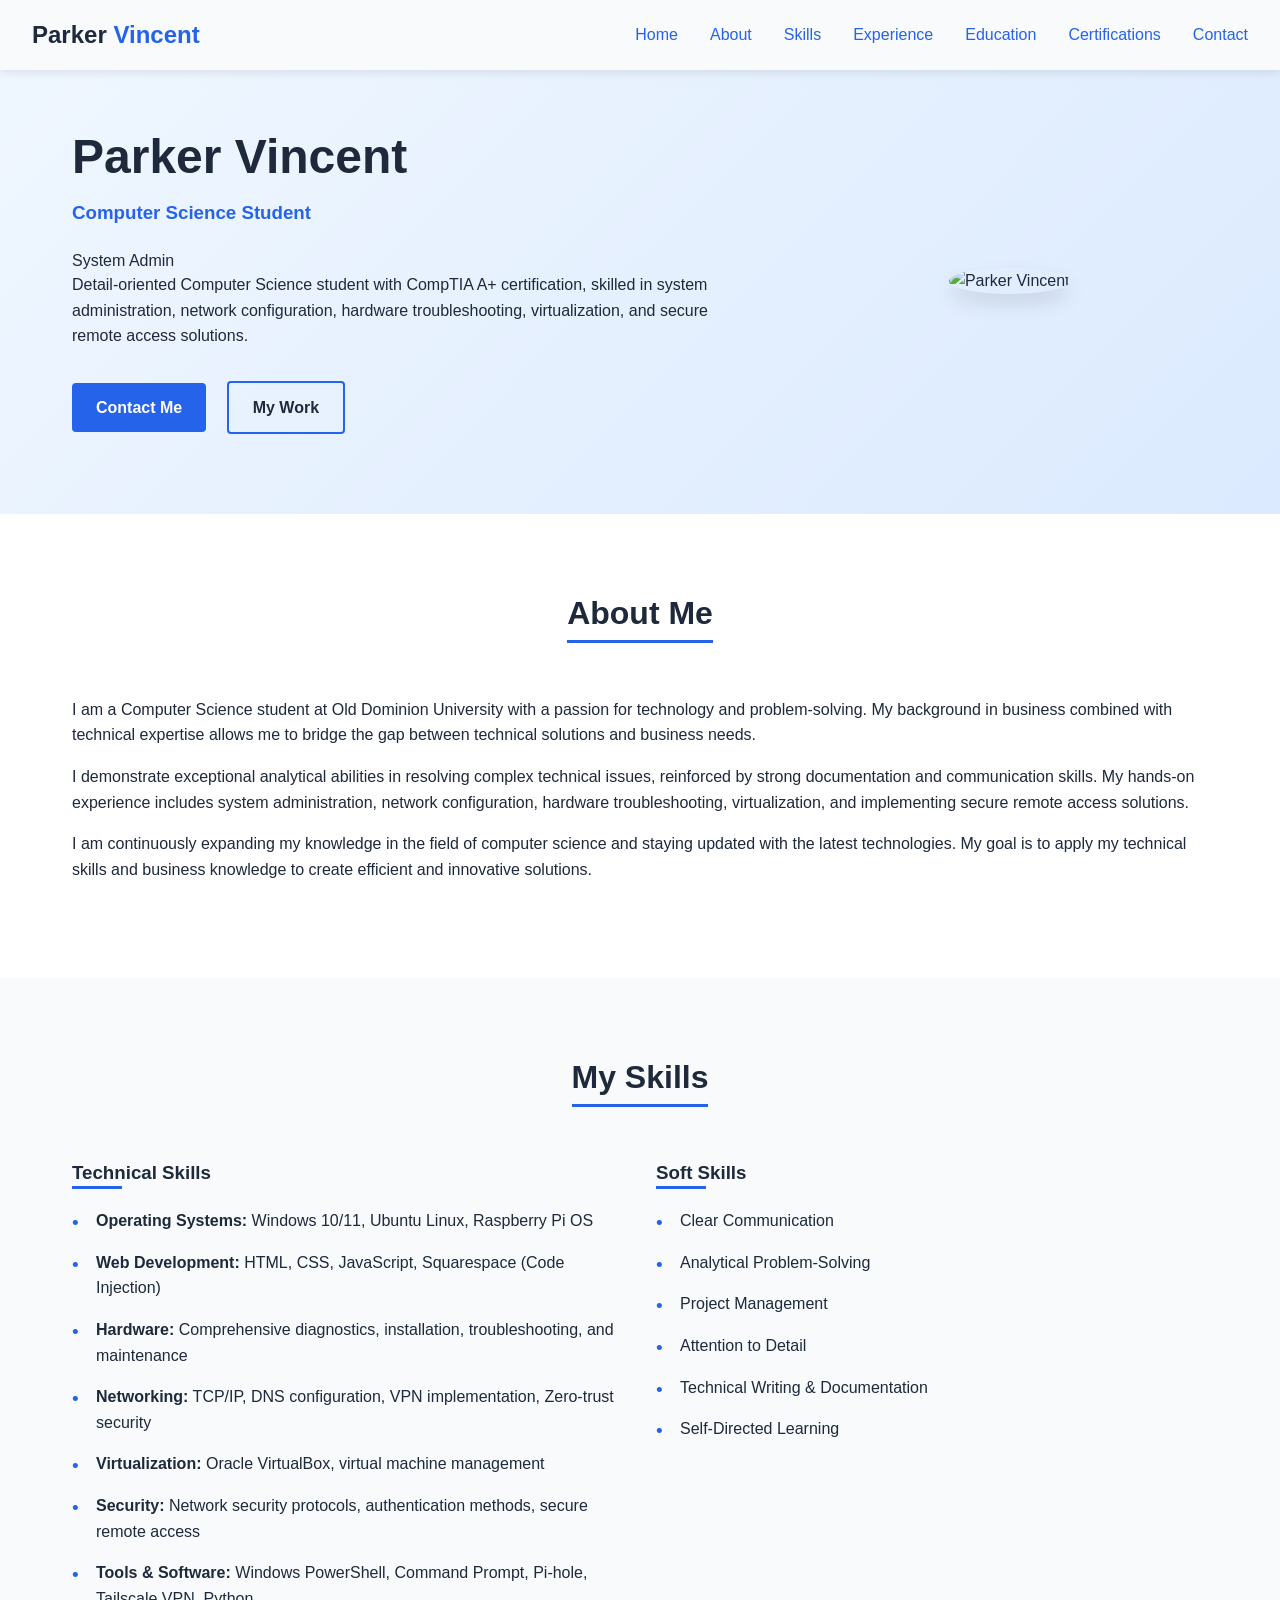
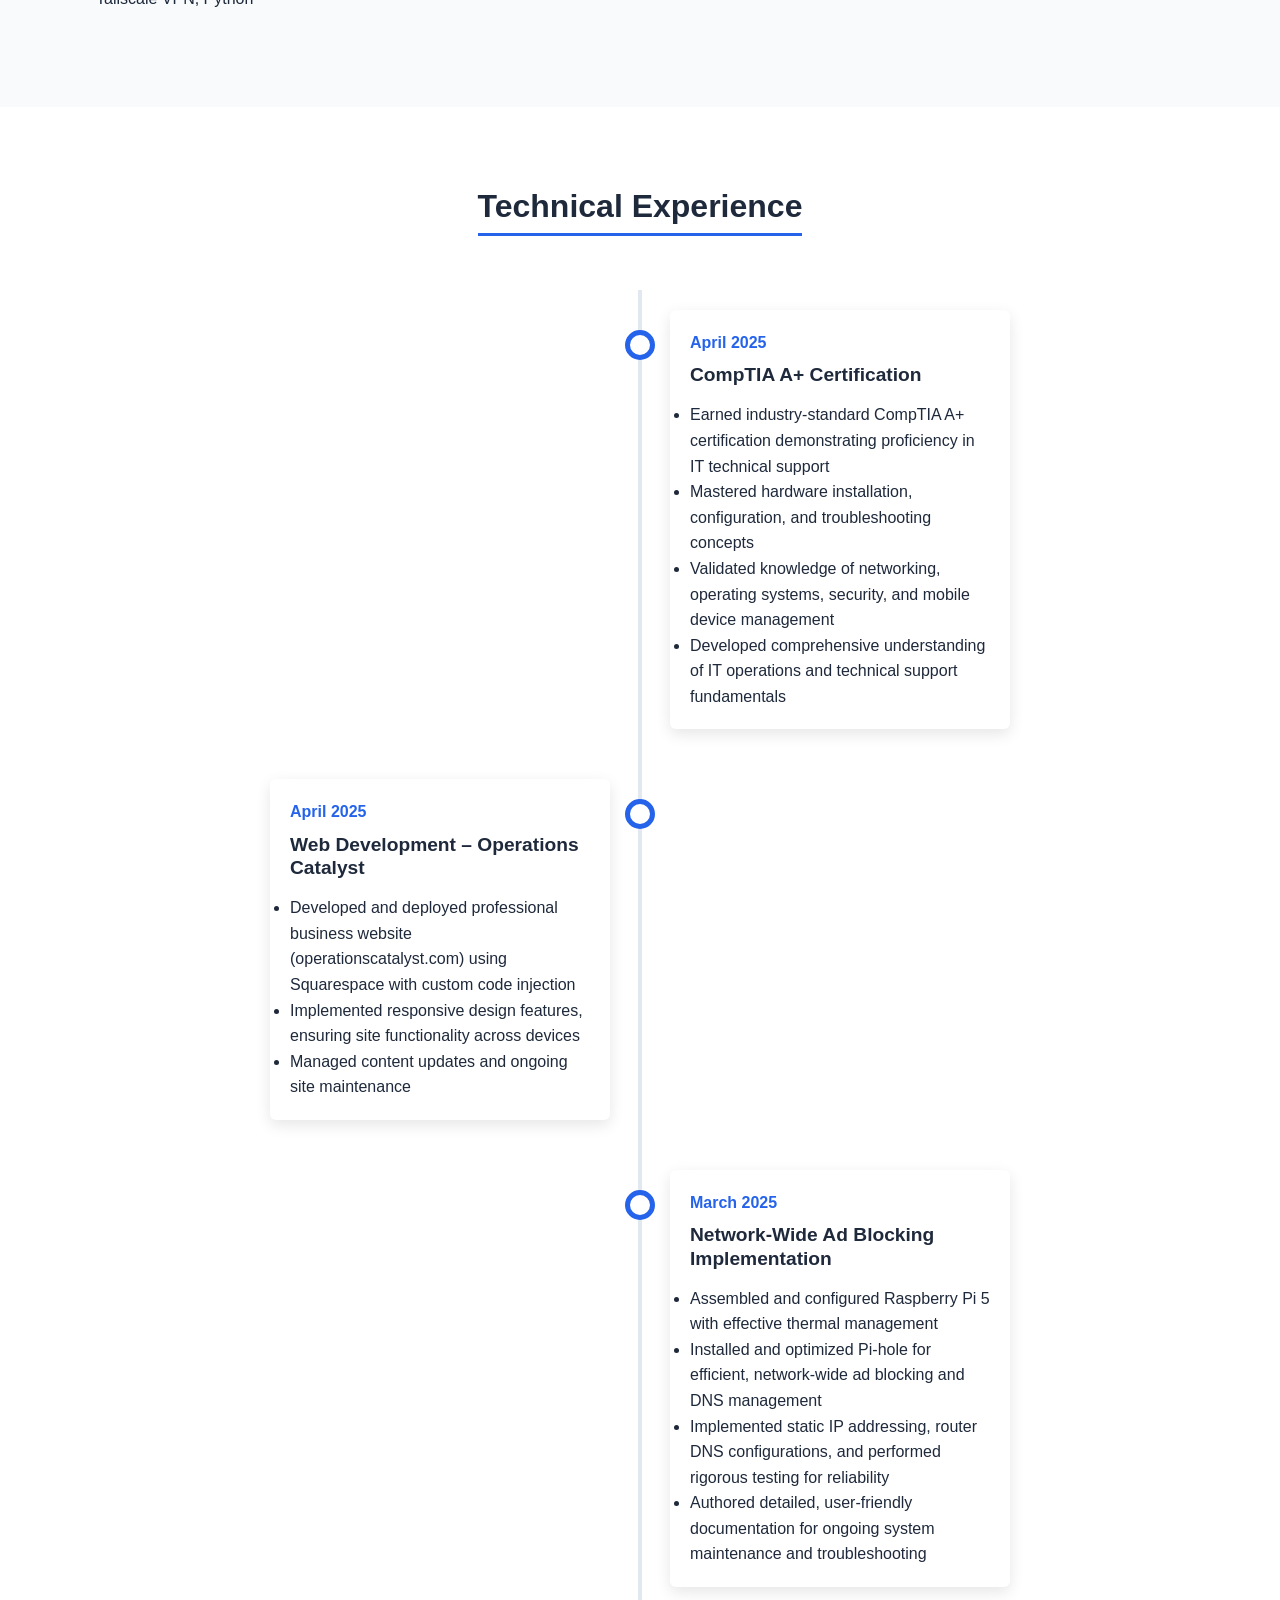
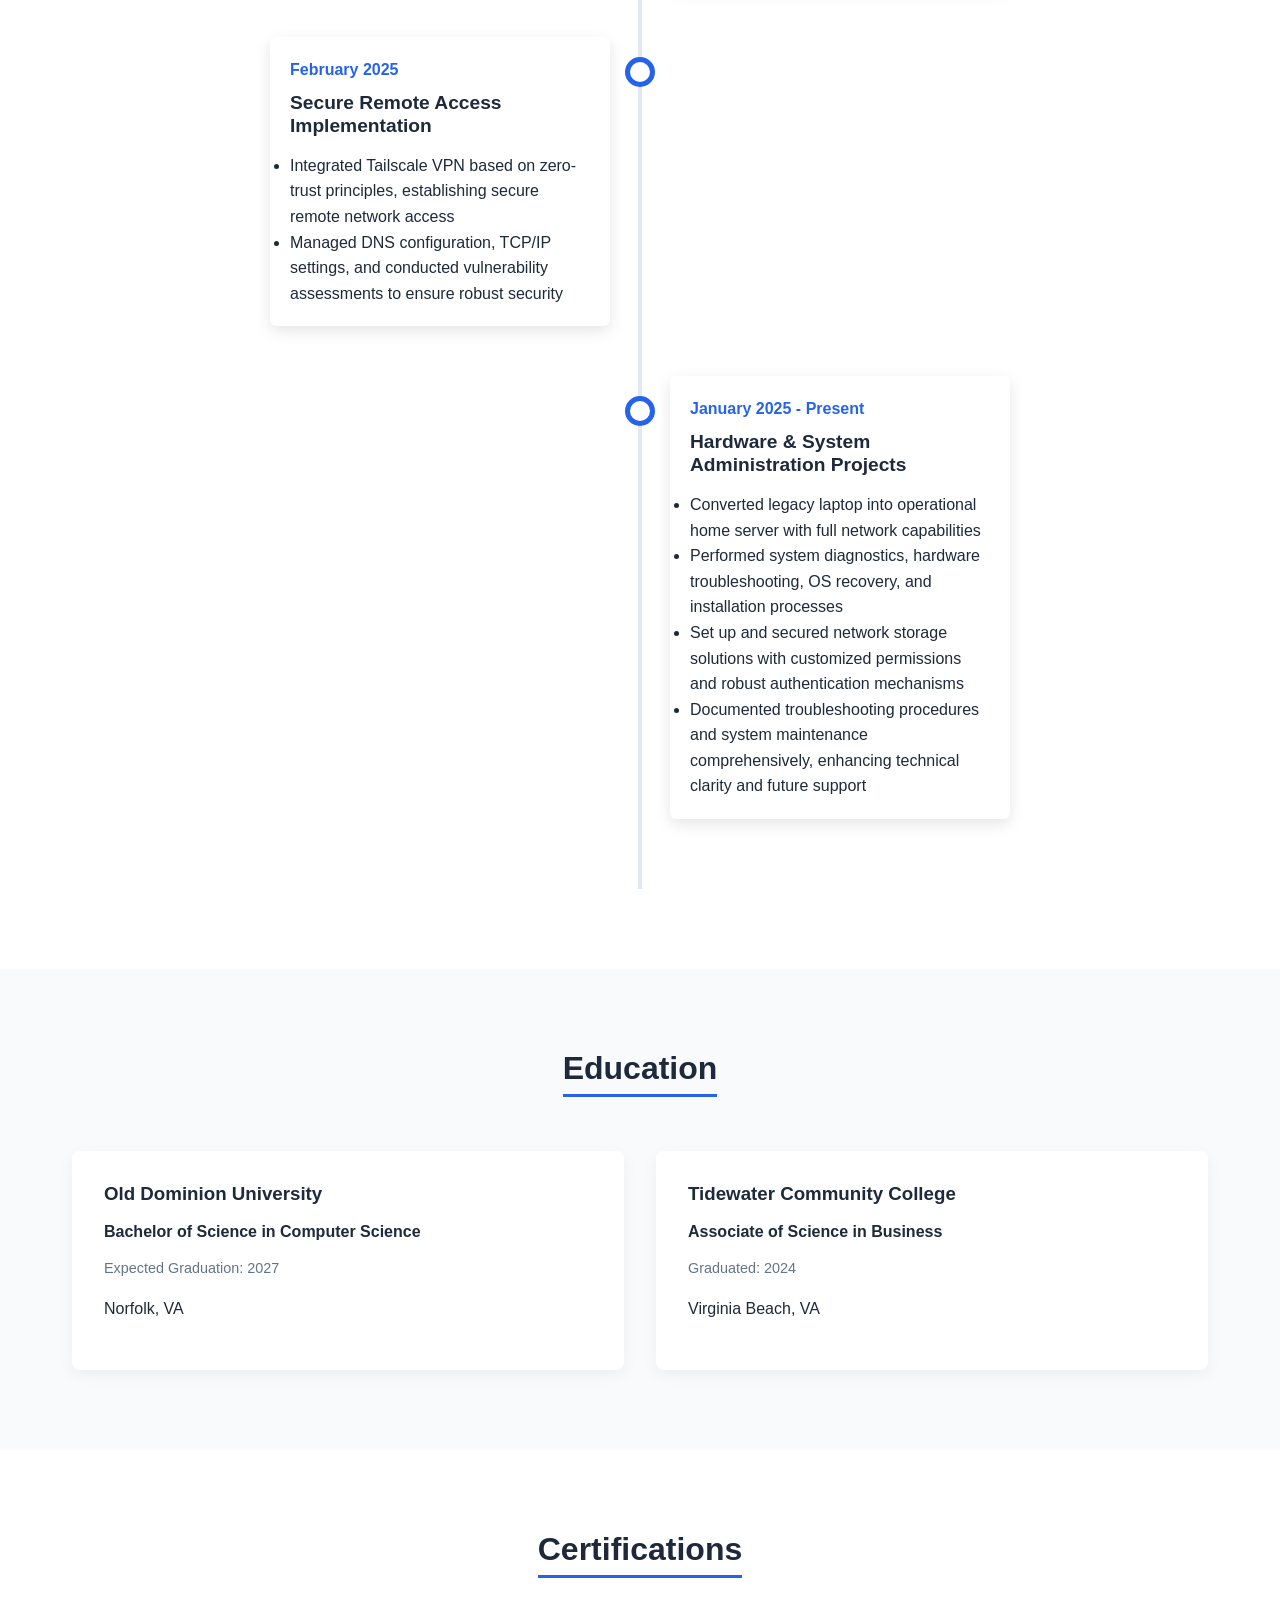
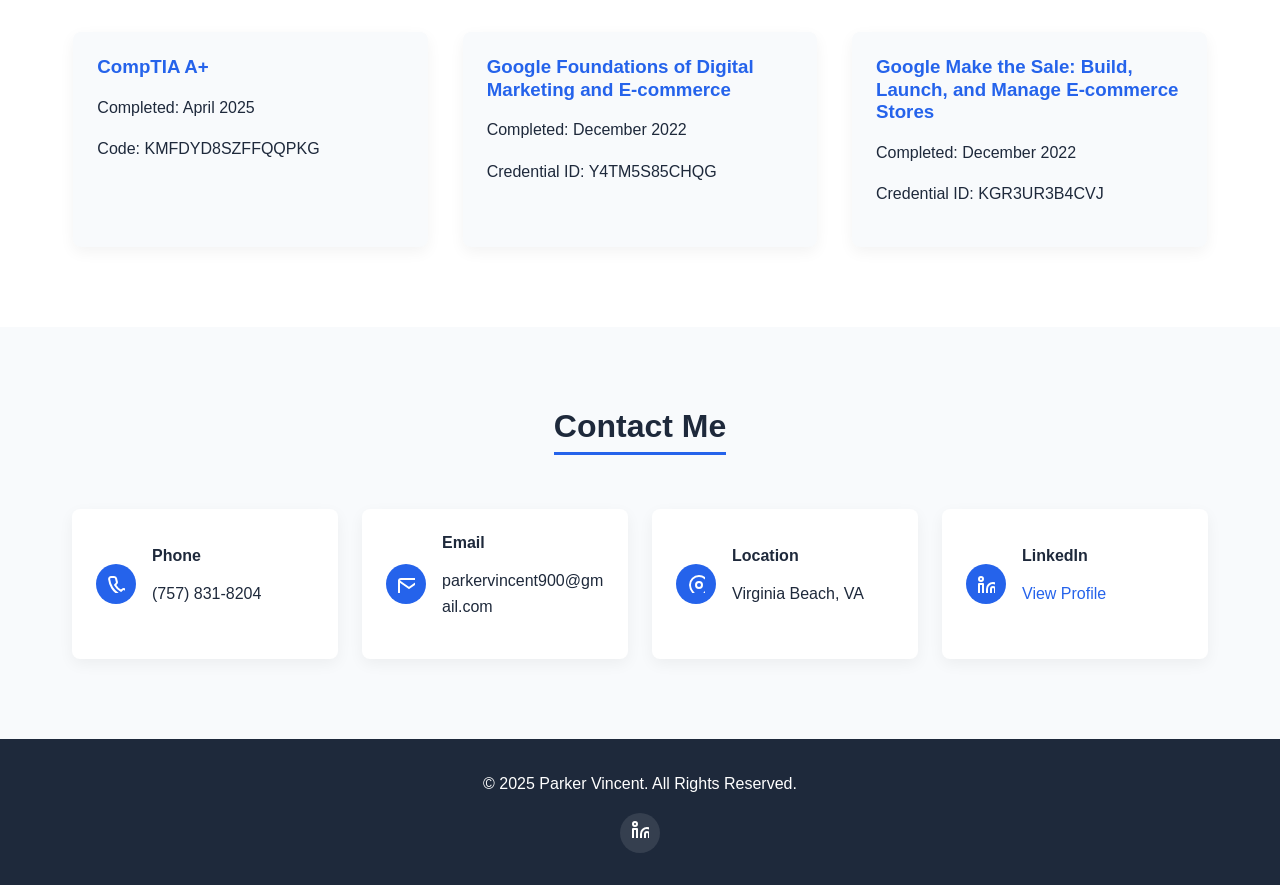
==== commit ad3ccb6c: "Update index.html" ====
--- a/index.html
+++ b/index.html
@@ -631,6 +631,7 @@
           <h3>Technical Skills</h3>
           <ul class="skill-list">
             <li class="skill-item"><strong>Operating Systems:</strong> Windows 10/11, Ubuntu Linux, Raspberry Pi OS</li>
+            <li class="skill-item"><strong>Web Development:</strong> HTML, CSS, JavaScript, Squarespace (Code Injection)</li>
             <li class="skill-item"><strong>Hardware:</strong> Comprehensive diagnostics, installation, troubleshooting, and maintenance</li>
             <li class="skill-item"><strong>Networking:</strong> TCP/IP, DNS configuration, VPN implementation, Zero-trust security</li>
             <li class="skill-item"><strong>Virtualization:</strong> Oracle VirtualBox, virtual machine management</li>
@@ -669,6 +670,19 @@
               <li>Mastered hardware installation, configuration, and troubleshooting concepts</li>
               <li>Validated knowledge of networking, operating systems, security, and mobile device management</li>
               <li>Developed comprehensive understanding of IT operations and technical support fundamentals</li>
+            </ul>
+          </div>
+          <div class="timeline-circle"></div>
+        </div>
+
+        <div class="timeline-item">
+          <div class="timeline-content">
+            <div class="timeline-date">April 2025</div>
+            <h3 class="timeline-title">Web Development – Operations Catalyst</h3>
+            <ul>
+              <li>Developed and deployed professional business website (operationscatalyst.com) using Squarespace with custom code injection</li>
+              <li>Implemented responsive design features, ensuring site functionality across devices</li>
+              <li>Managed content updates and ongoing site maintenance</li>
             </ul>
           </div>
           <div class="timeline-circle"></div>
@@ -862,7 +876,8 @@
       'System Administrator',
       'Network Specialist',
       'Hardware Troubleshooter',
-      'CompTIA A+ Certified'
+      'CompTIA A+ Certified',
+      'Web Developer'
     ];
     let textIndex = 0;
     let charIndex = 0;
